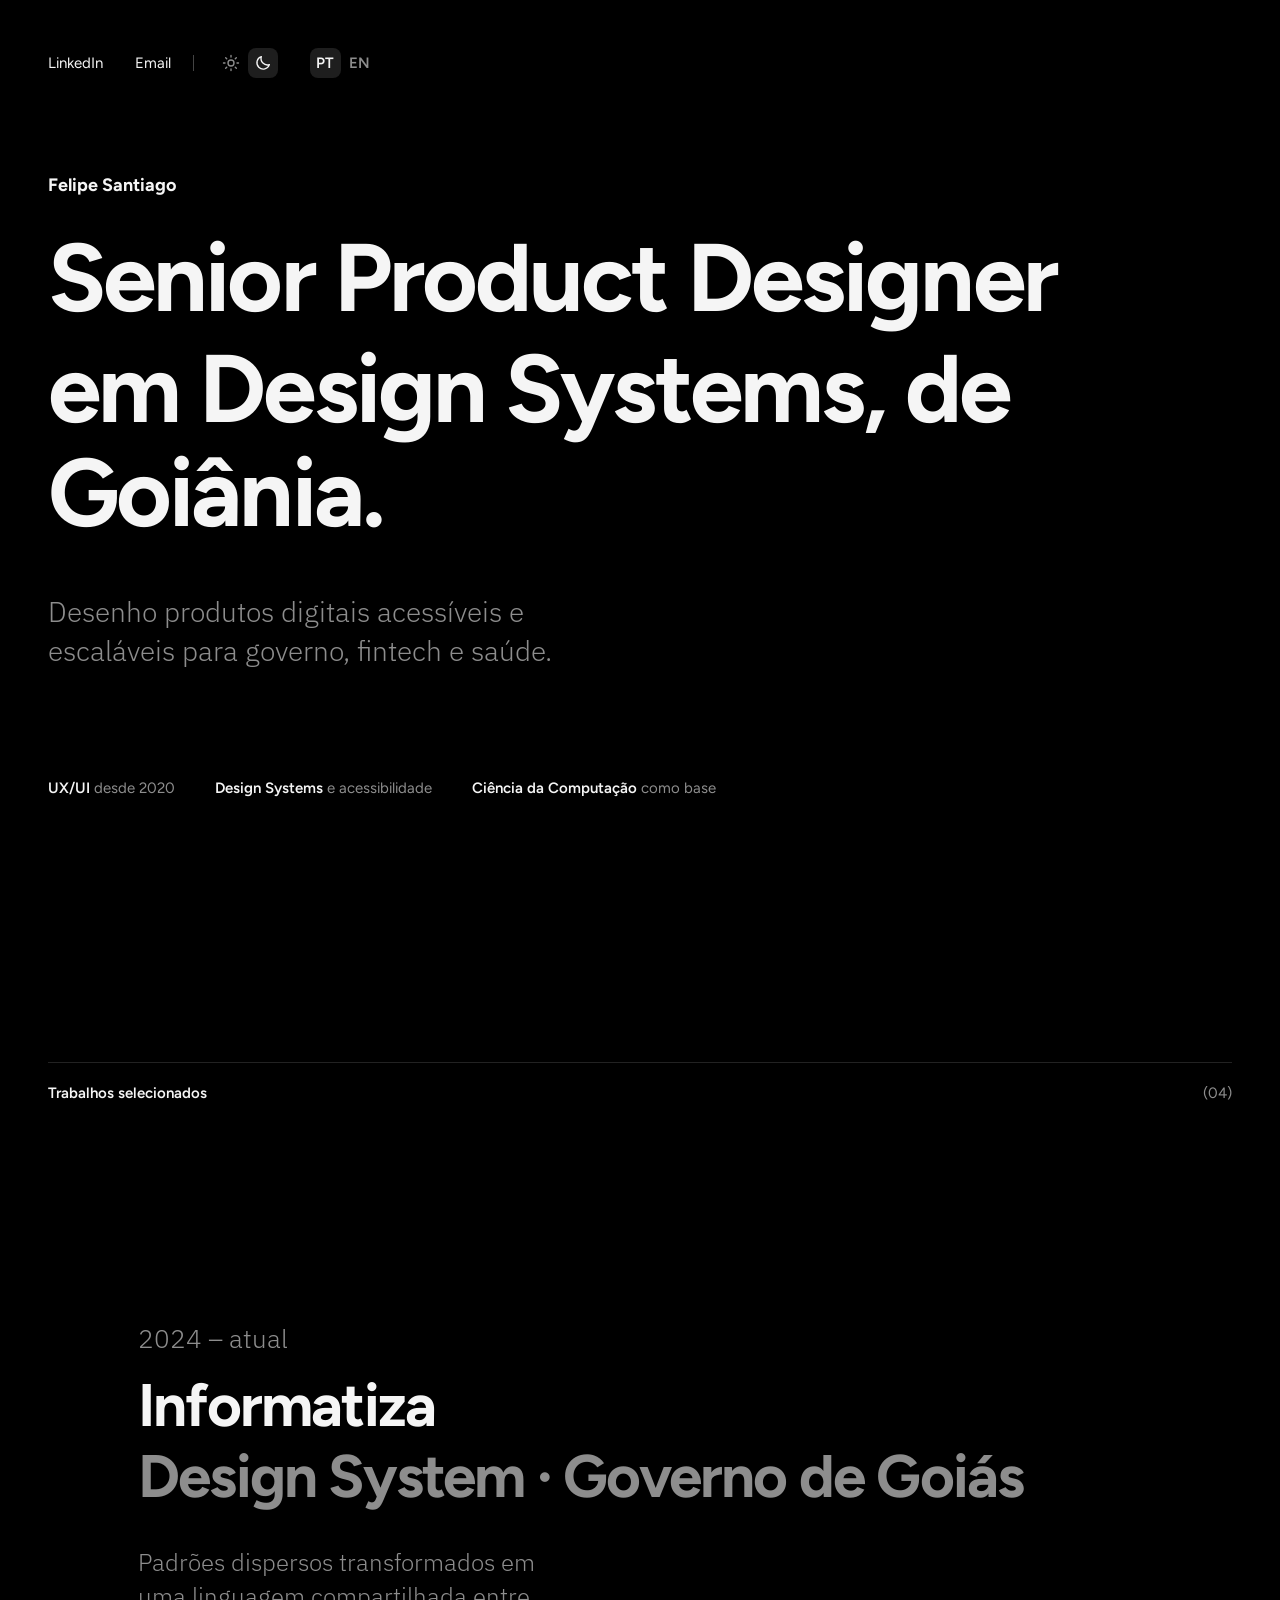
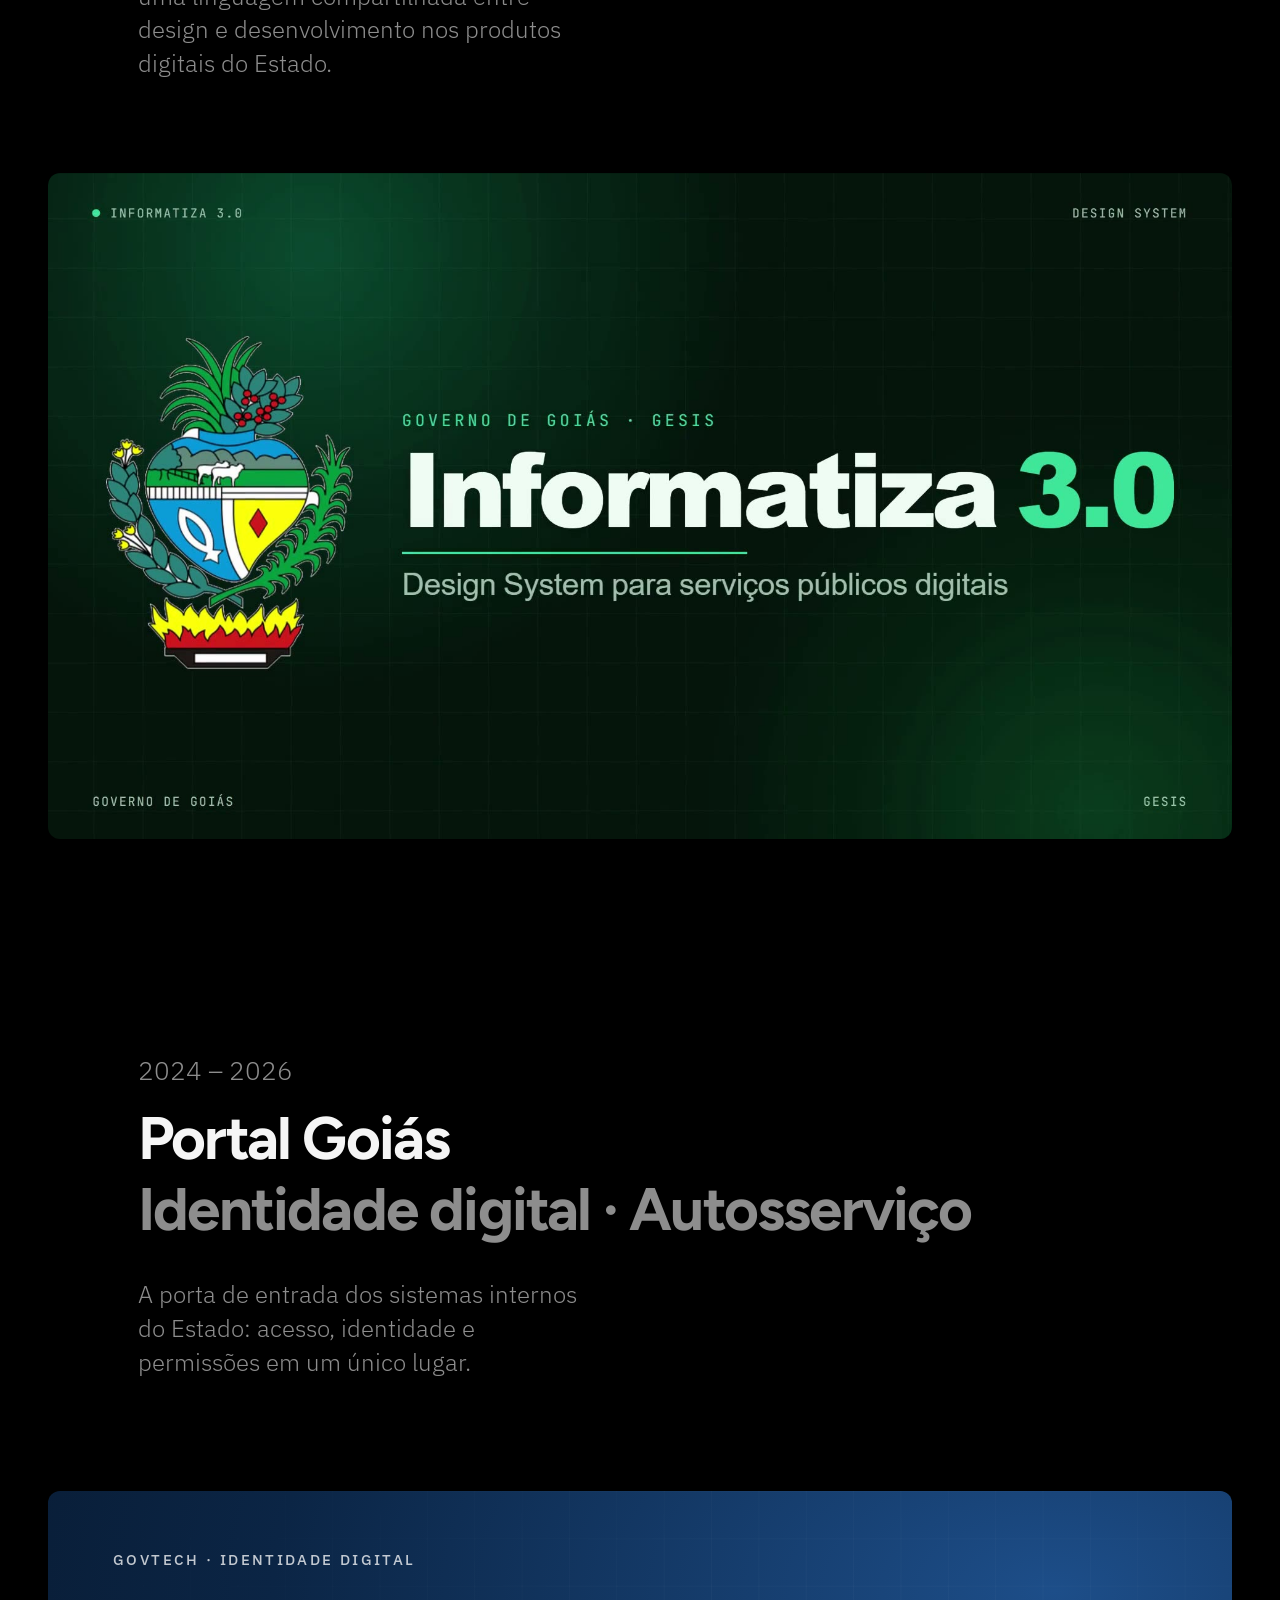
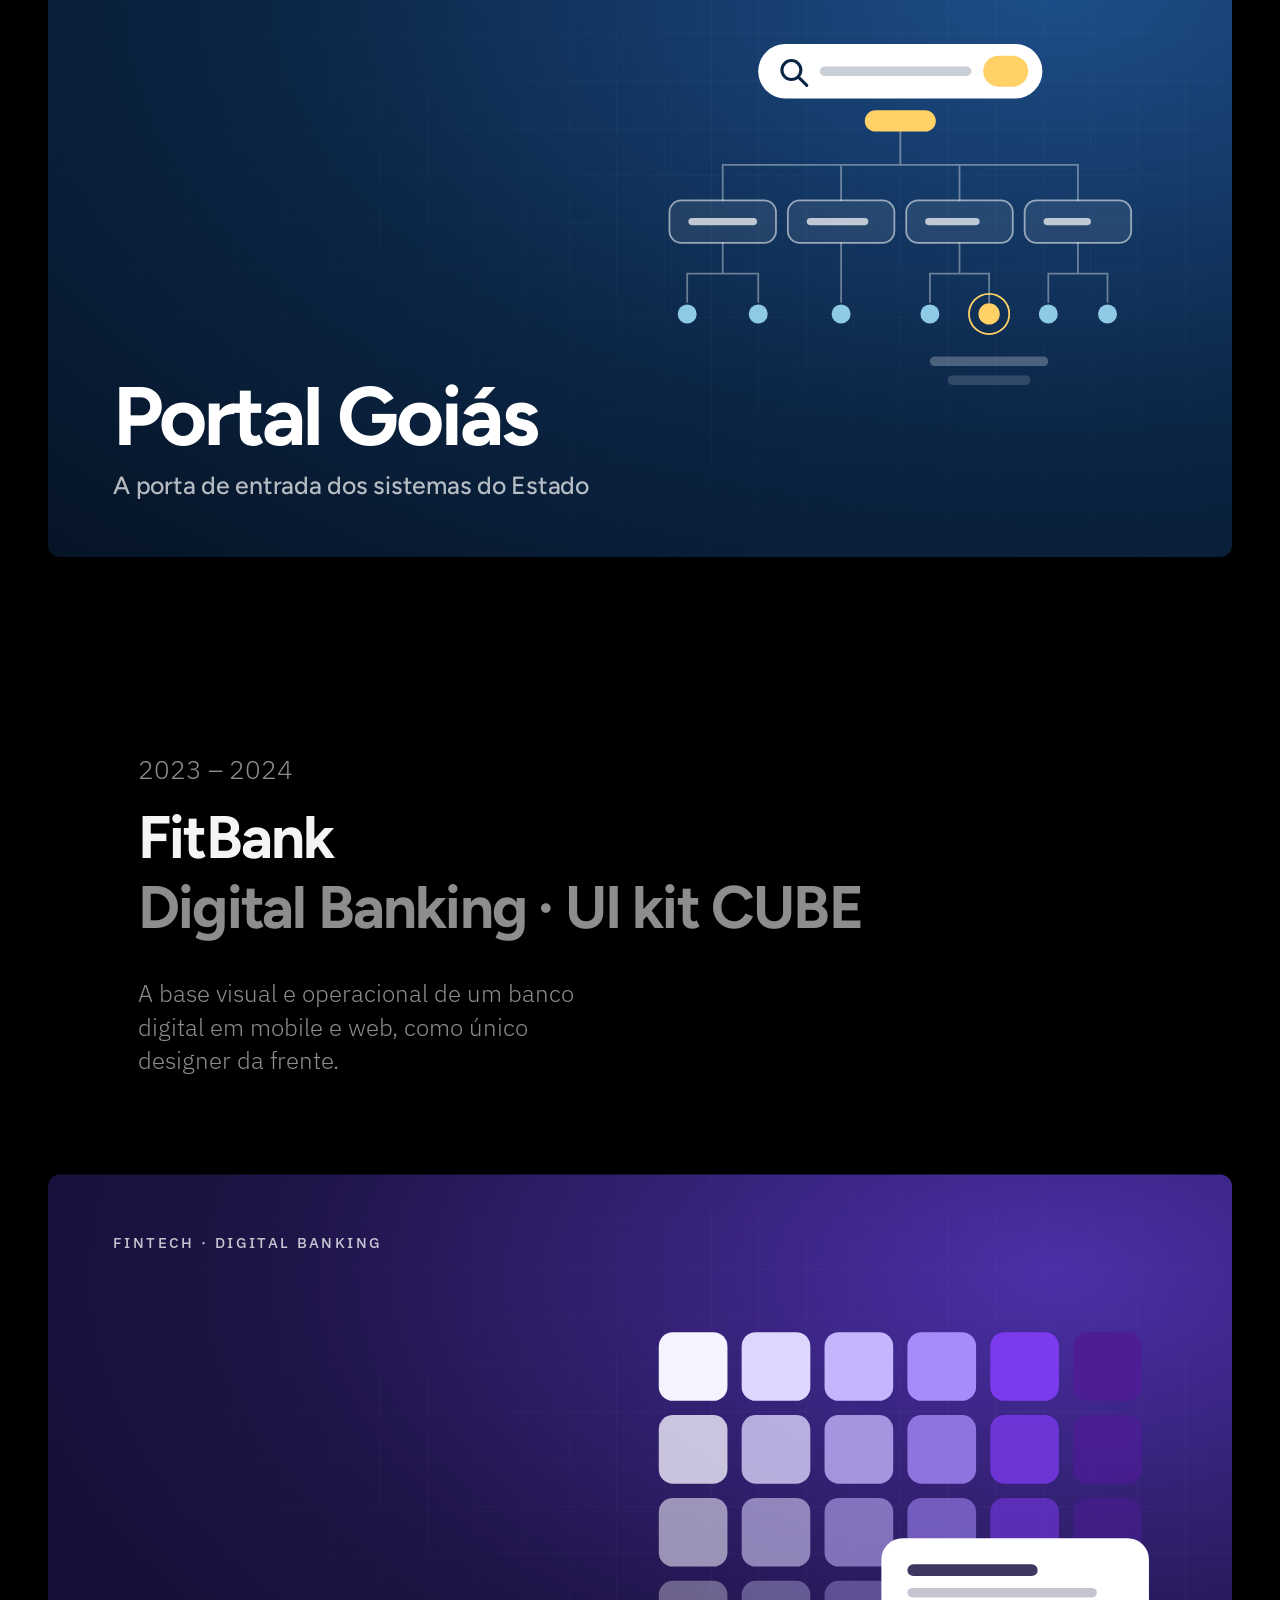
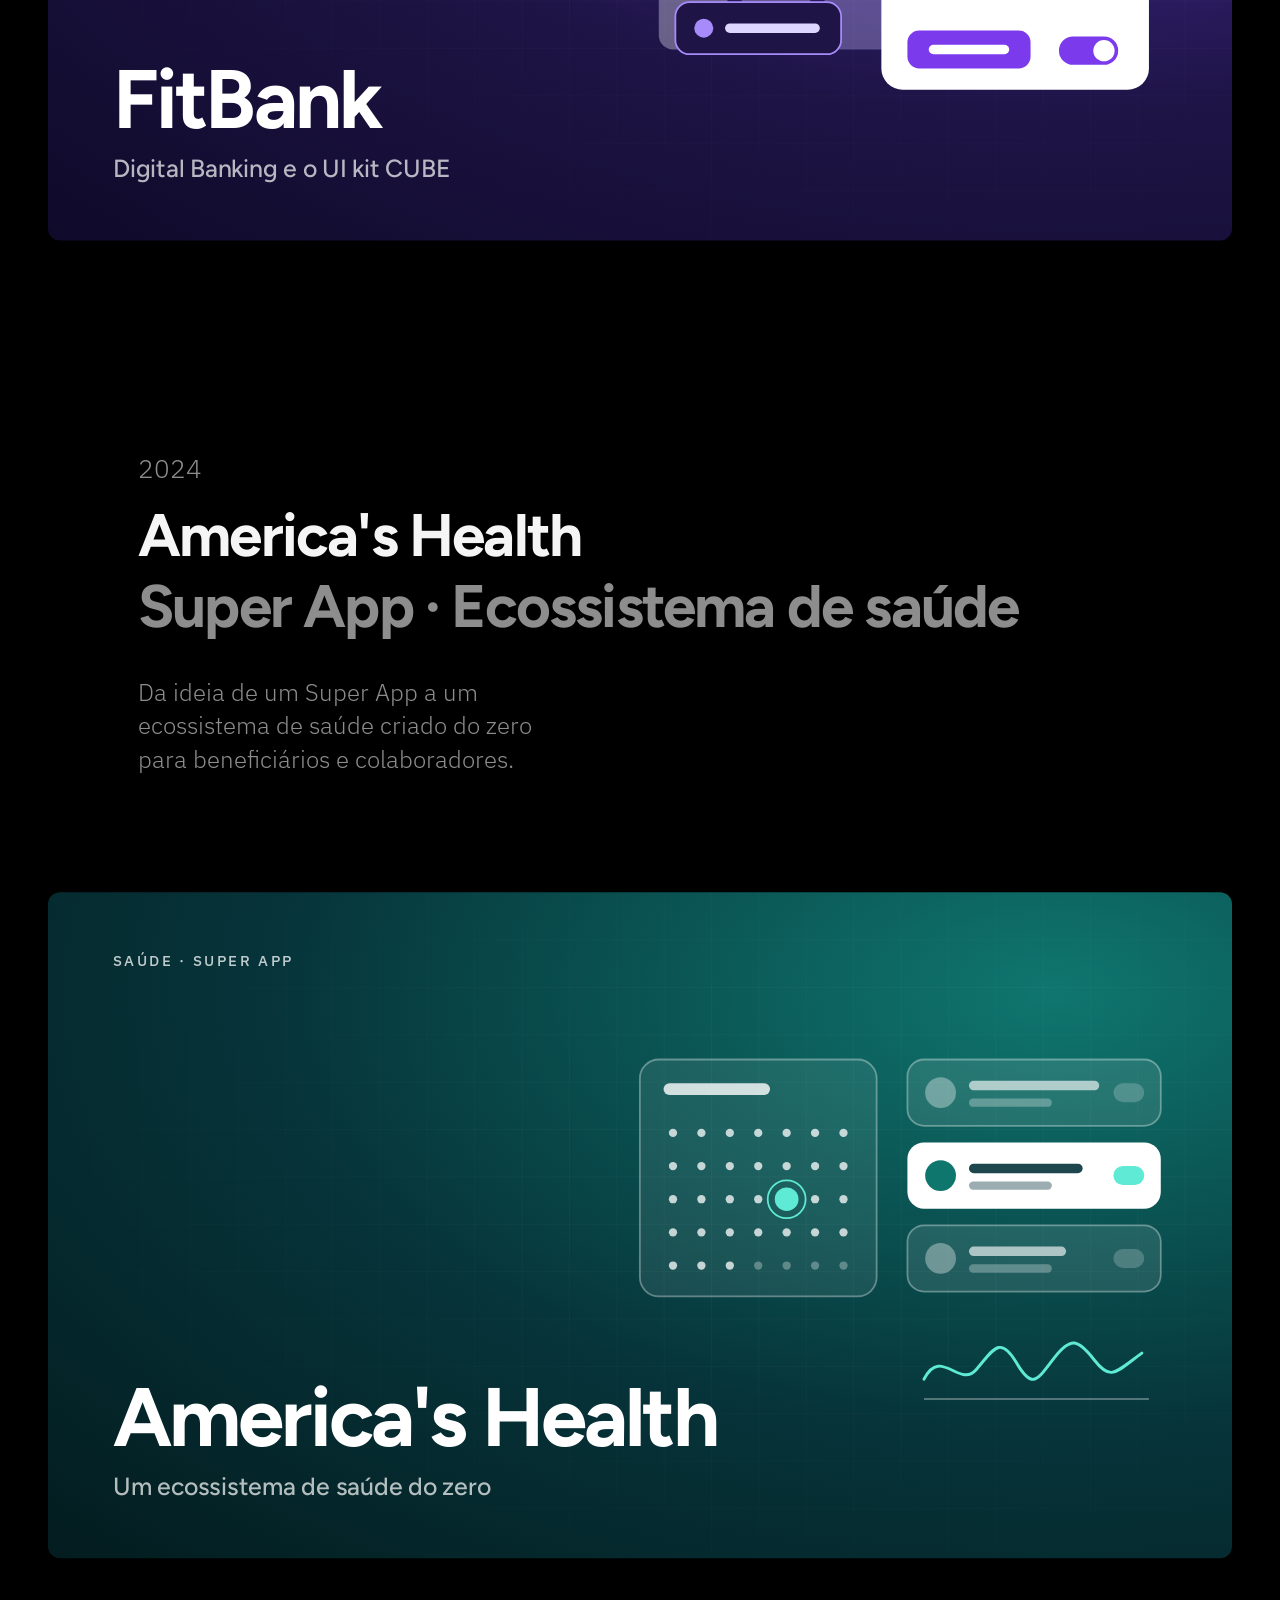
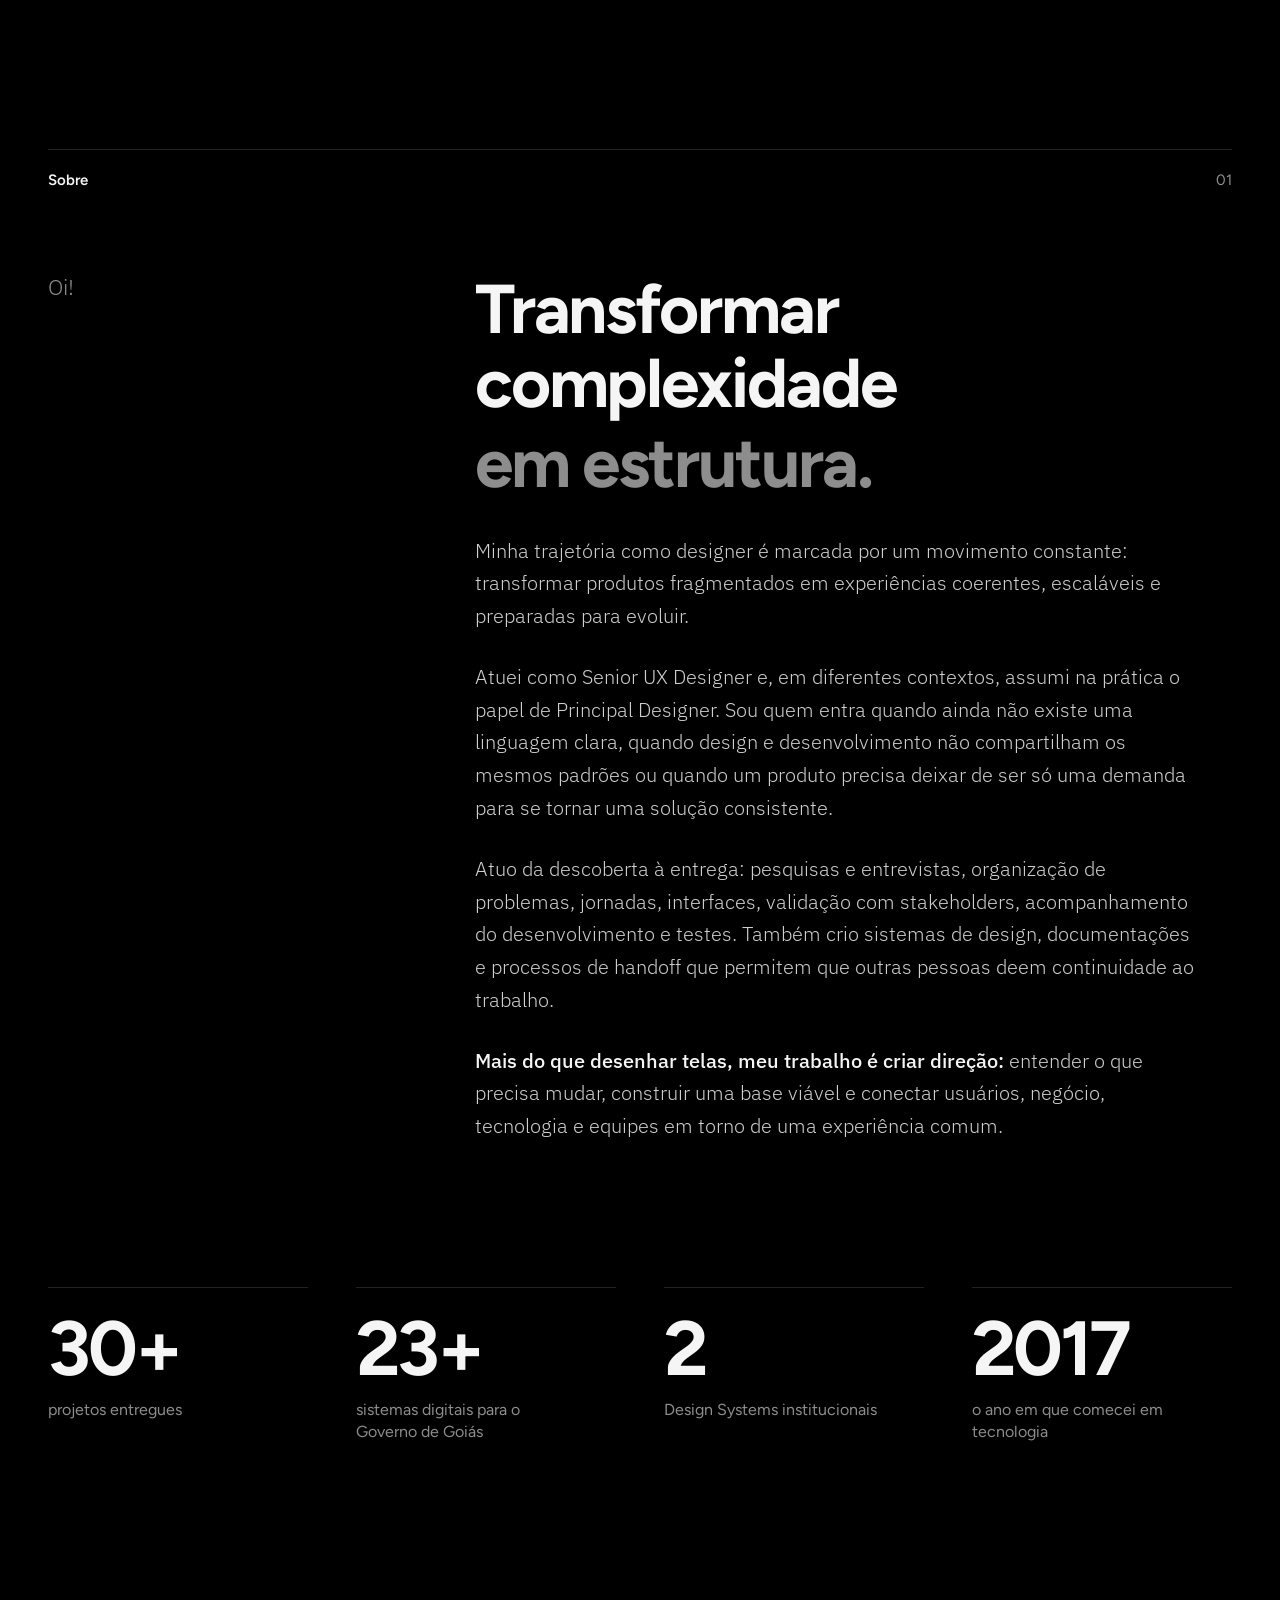
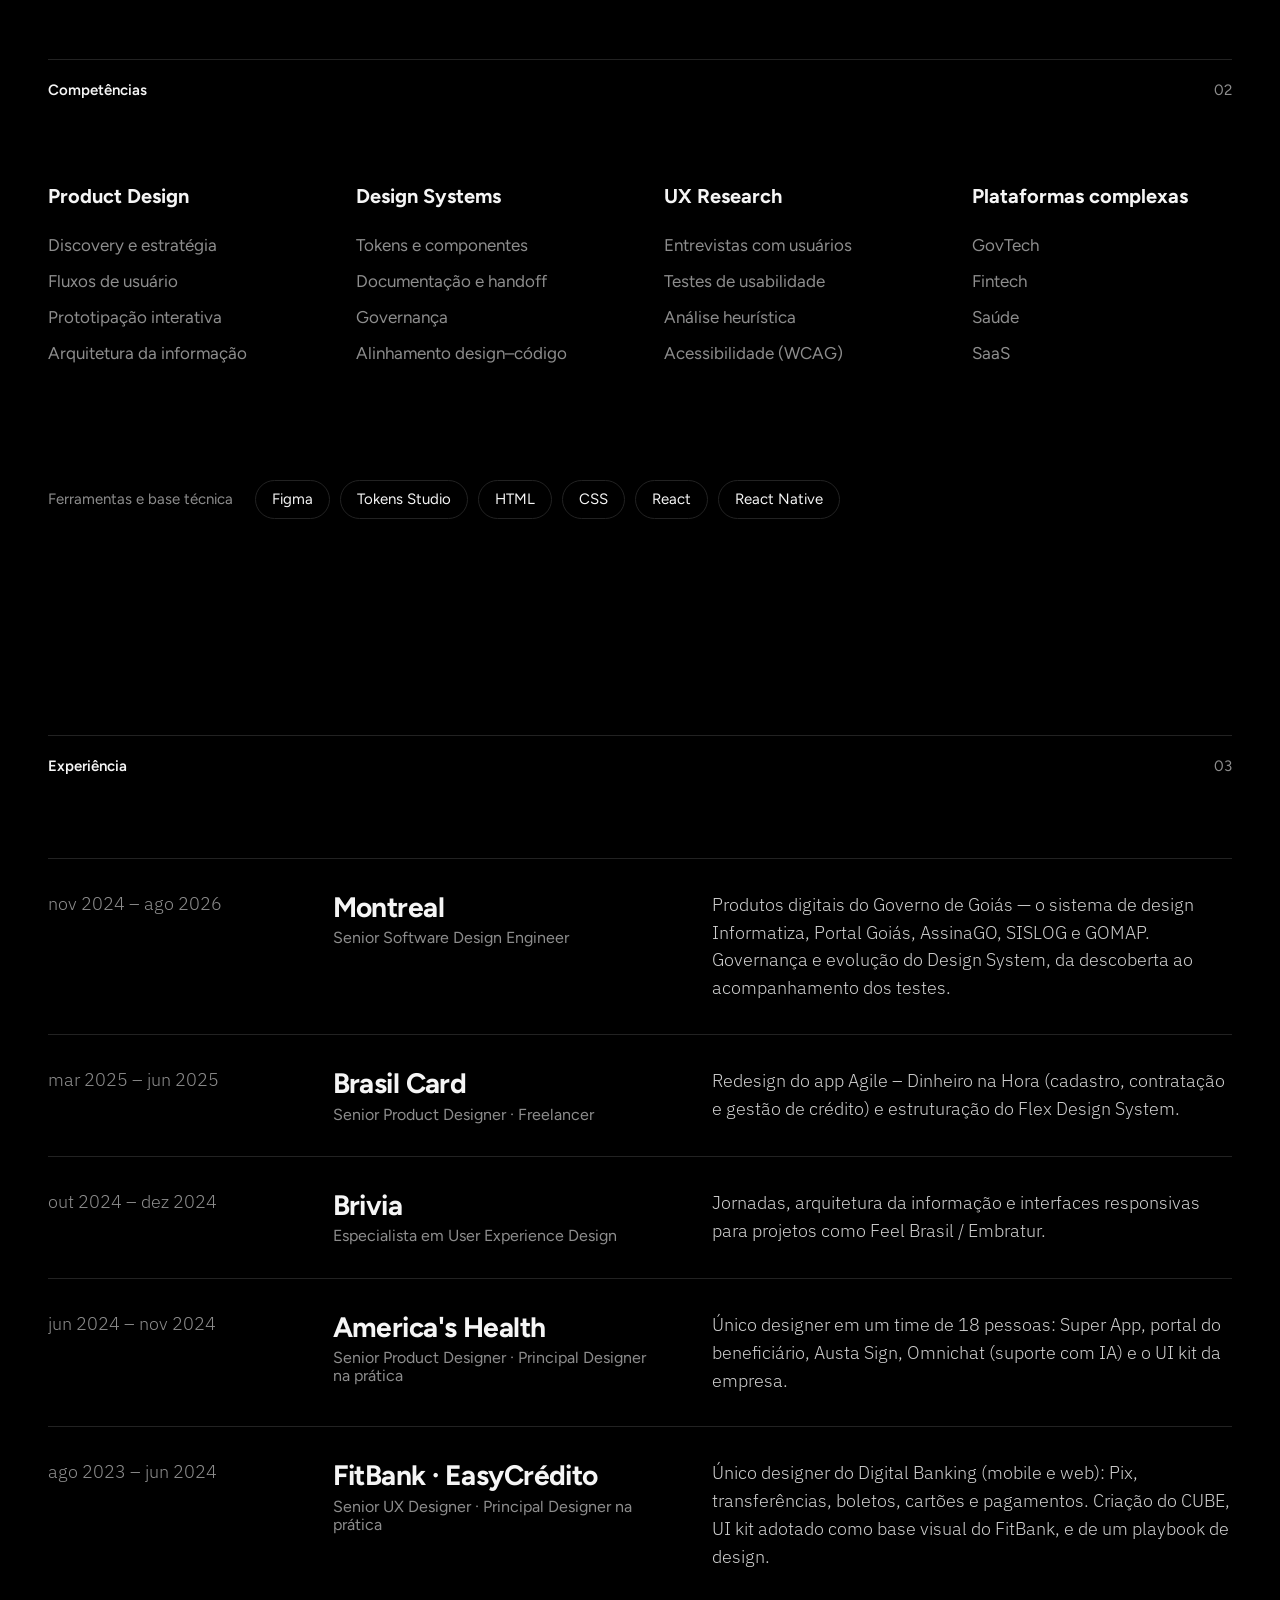
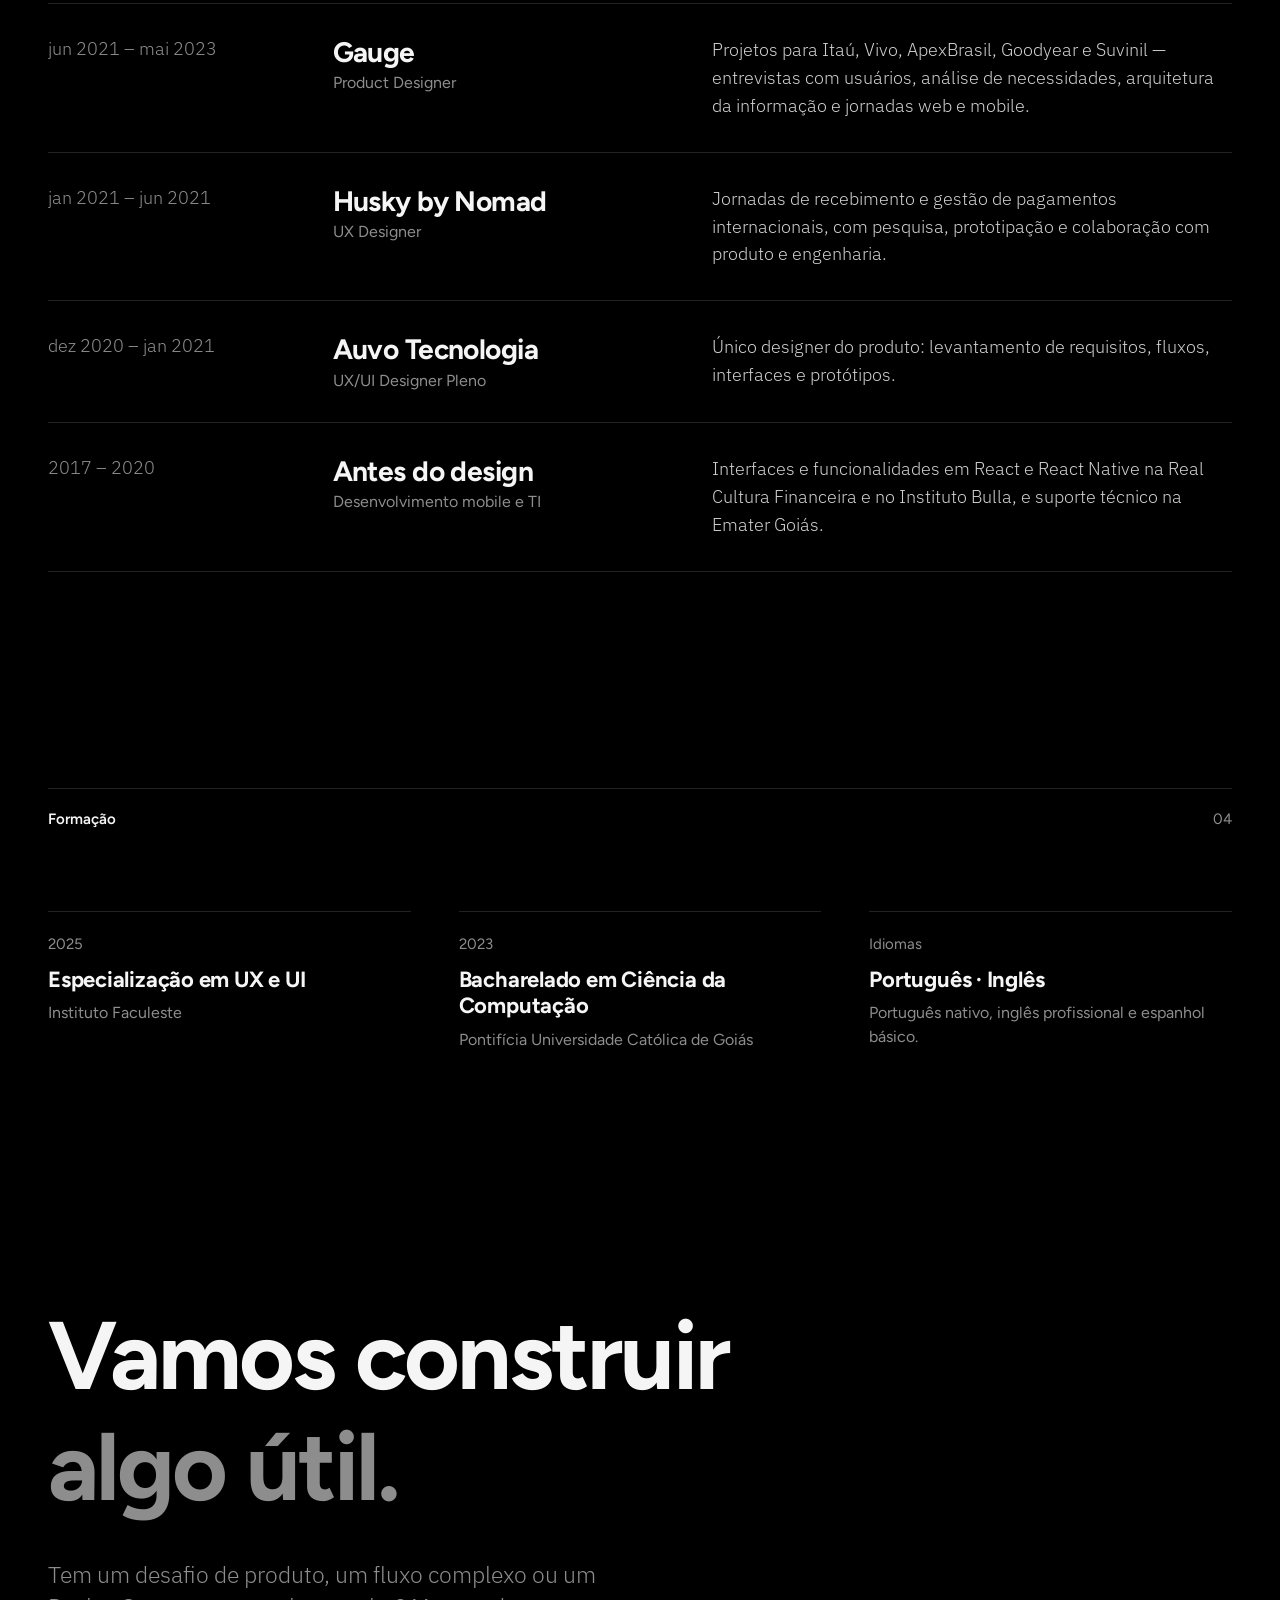
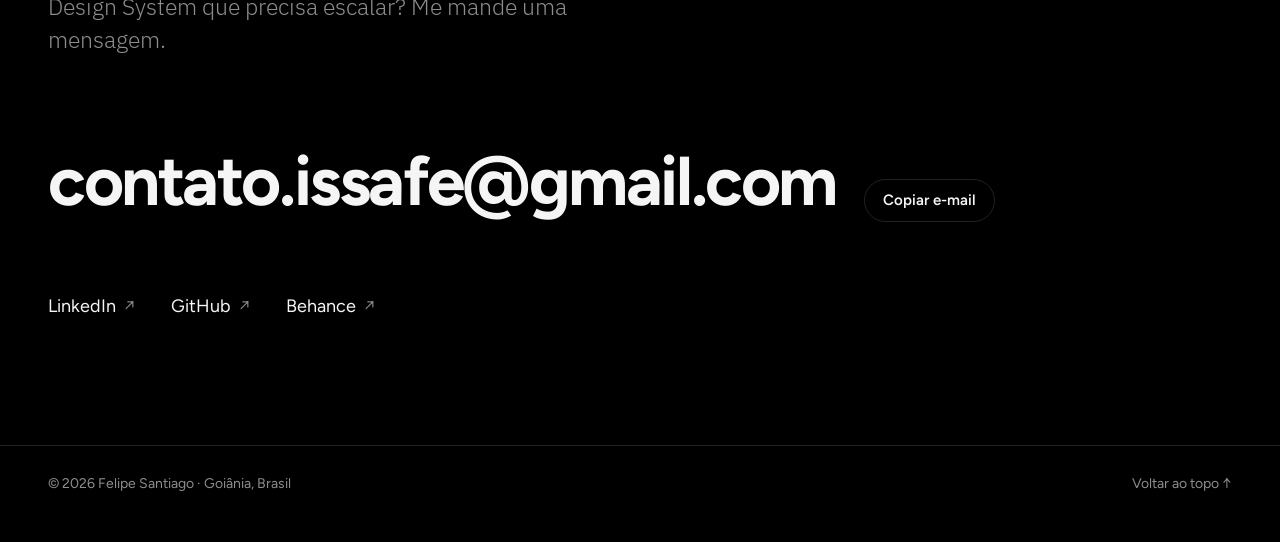
==== index.html @ 59b08ad3 "Aplica o storytelling do Felipe na home e nos 4 cases - Sobre: introdução do storytelling ("Transfor" ====
<!doctype html>
<html lang="pt-BR">
<head>
  <meta charset="utf-8">
  <script>try{var s=localStorage,t=s.getItem("theme"),l=s.getItem("lang");if(t)document.documentElement.dataset.theme=t;if(l==="en")document.documentElement.lang="en"}catch(e){}</script>
  <meta name="viewport" content="width=device-width, initial-scale=1">
  <title data-en="Felipe Santiago — Senior Product Designer">Felipe Santiago — Senior Product Designer</title>
  <meta name="description" content="Senior Product Designer em Goiânia. Design Systems, acessibilidade e produtos digitais para governo, fintech e saúde." data-pt-content="Senior Product Designer em Goiânia. Design Systems, acessibilidade e produtos digitais para governo, fintech e saúde." data-en-content="Senior Product Designer based in Goiânia, Brazil. Design Systems, accessibility and digital products for government, fintech and healthcare.">
  <link rel="canonical" href="https://felippeissa.github.io/portfolio/">
  <link rel="icon" href="favicon.svg" type="image/svg+xml">
  <meta name="theme-color" content="#000000">

  <!-- Compartilhamento (LinkedIn, WhatsApp etc.) -->
  <meta property="og:type" content="website">
  <meta property="og:site_name" content="Felipe Santiago">
  <meta property="og:title" content="Felipe Santiago — Senior Product Designer">
  <meta property="og:description" content="Design Systems, acessibilidade e produtos digitais para governo, fintech e saúde.">
  <meta property="og:url" content="https://felippeissa.github.io/portfolio/">
  <meta property="og:image" content="https://felippeissa.github.io/portfolio/assets/informatiza-ds-poster.jpg">
  <meta property="og:locale" content="pt_BR">
  <meta name="twitter:card" content="summary_large_image">

  <script type="application/ld+json">
  {
    "@context": "https://schema.org",
    "@type": "Person",
    "name": "Felipe Santiago",
    "jobTitle": "Senior Product Designer",
    "address": { "@type": "PostalAddress", "addressLocality": "Goiânia", "addressRegion": "GO", "addressCountry": "BR" },
    "email": "mailto:contato.issafe@gmail.com",
    "url": "https://felippeissa.github.io/portfolio/",
    "sameAs": ["https://www.linkedin.com/in/thesantiagoux", "https://github.com/felippeissa", "https://www.behance.net/thesantiagoux"]
  }
  </script>

  <link rel="preconnect" href="https://fonts.googleapis.com">
  <link rel="preconnect" href="https://fonts.gstatic.com" crossorigin>
  <link href="https://fonts.googleapis.com/css2?family=Figtree:wght@400;500;600;700&family=IBM+Plex+Sans:wght@300;400;500&display=swap" rel="stylesheet">
  <link rel="stylesheet" href="styles.css?v=9">
</head>
<body>
  <a class="skip" href="#trabalho" data-en="Skip to work">Pular para os trabalhos</a>

  <!-- Fundo fixo: a cor muda sozinha conforme a seção na tela -->
  <div class="bg" id="bg"></div>

  <nav class="top" aria-label="Principal" data-pt-label="Principal" data-en-label="Main">
    <a href="https://www.linkedin.com/in/thesantiagoux" target="_blank" rel="noopener">LinkedIn</a>
    <a href="mailto:contato.issafe@gmail.com">Email</a>
    <span class="sep" aria-hidden="true"></span>
    <div class="ctrl" role="group" aria-label="Tema" data-en-label="Theme" data-pt-label="Tema">
      <button class="ctrl-btn" type="button" data-theme-set="light" aria-pressed="false" aria-label="Tema claro" data-en-label="Light theme" data-pt-label="Tema claro" title="Tema claro"><svg viewBox="0 0 24 24" aria-hidden="true"><circle cx="12" cy="12" r="4"/><path d="M12 2v2M12 20v2M4.9 4.9l1.4 1.4M17.7 17.7l1.4 1.4M2 12h2M20 12h2M4.9 19.1l1.4-1.4M17.7 6.3l1.4-1.4"/></svg></button>
      <button class="ctrl-btn" type="button" data-theme-set="dark" aria-pressed="true" aria-label="Tema escuro" data-en-label="Dark theme" data-pt-label="Tema escuro" title="Tema escuro"><svg viewBox="0 0 24 24" aria-hidden="true"><path d="M20.5 14.2A8.5 8.5 0 0 1 9.8 3.5a8.5 8.5 0 1 0 10.7 10.7z"/></svg></button>
    </div>
    <div class="ctrl" role="group" aria-label="Idioma" data-en-label="Language" data-pt-label="Idioma">
      <button class="ctrl-btn" type="button" data-lang-set="pt" aria-pressed="true" lang="pt" title="Português">PT</button>
      <button class="ctrl-btn" type="button" data-lang-set="en" aria-pressed="false" lang="en" title="English">EN</button>
    </div>
  </nav>

  <!-- Indicador fixo "Trabalho" + linha que cresce ao rolar -->
  <div class="work-indicator" id="indicator" aria-hidden="true">
    <span data-en="Work">Trabalho</span>
    <i><b id="progress"></b></i>
  </div>

  <!-- ============ EDITE A PARTIR DAQUI ============
       Cada texto em português tem a versão em inglês no atributo data-en="..." logo ao lado.
       Ao mudar um texto, atualize os dois. -->

  <header class="hero" id="top" data-bg="#000000">
    <p class="name anim-up">Felipe Santiago</p>
    <h1 class="title big">
      <span class="line"><span>Senior Product Designer</span></span>
      <span class="line"><span data-en="in Design Systems, from Goiânia, Brazil.">em Design Systems, de Goiânia.</span></span>
    </h1>
    <p class="hero-lead anim-up d1" data-en="I design accessible, scalable digital products for government, fintech and healthcare.">Desenho produtos digitais acessíveis e escaláveis para governo, fintech e saúde.</p>
    <div class="hero-meta anim-up d2">
      <span data-en="&lt;b&gt;UX/UI&lt;/b&gt; since 2020"><b>UX/UI</b> desde 2020</span>
      <span data-en="&lt;b&gt;Design Systems&lt;/b&gt; &amp; accessibility"><b>Design Systems</b> e acessibilidade</span>
      <span data-en="&lt;b&gt;Computer Science&lt;/b&gt; background"><b>Ciência da Computação</b> como base</span>
    </div>
  </header>

  <main id="trabalho">
    <div class="work-head" data-bg="#000000">
      <div class="section-label reveal-block"><b data-en="Selected work">Trabalhos selecionados</b><span>(04)</span></div>
    </div>

    <!--
      PROJETOS: cada um é um bloco <section class="project">. Para trocar um projeto,
      substitua o bloco inteiro. O link da mídia (href) leva à página do case em projetos/.
      Para usar uma imagem real no lugar da capa ilustrada, troque o <div class="cover ...">
      por <img src="assets/sua-imagem.jpg" alt="Descrição"> ou por um <video ...>.
    -->

    <section class="project" data-bg="#000000">
      <div class="intro">
        <p class="year" data-en="2024 – present">2024 – atual</p>
        <h2 class="title">
          <span class="line"><span>Informatiza</span></span>
          <span class="line sub"><span data-en="Design System · Government of Goiás">Design System · Governo de Goiás</span></span>
        </h2>
        <p class="desc" data-en="Scattered patterns turned into a language shared by design and development across the State's digital products.">Padrões dispersos transformados em uma linguagem compartilhada entre design e desenvolvimento nos produtos digitais do Estado.</p>
      </div>
      <a class="media media-link" href="projetos/informatiza.html" aria-label="Ver projeto: Informatiza" data-pt-label="Ver projeto: Informatiza" data-en-label="View project: Informatiza">
        <video src="assets/informatiza-ds.mp4" poster="assets/informatiza-ds-poster.jpg" autoplay muted loop playsinline preload="metadata"></video>
        <span class="view-cursor" aria-hidden="true"><span data-en="View project">Ver projeto</span> <i>→</i></span>
      </a>
    </section>

    <section class="project" data-bg="#141414">
      <div class="intro">
        <p class="year">2024 – 2026</p>
        <h2 class="title">
          <span class="line"><span>Portal Goiás</span></span>
          <span class="line sub"><span data-en="Digital identity · Self-service">Identidade digital · Autosserviço</span></span>
        </h2>
        <p class="desc" data-en="The front door to the State's internal systems: access, identity and permissions in one place.">A porta de entrada dos sistemas internos do Estado: acesso, identidade e permissões em um único lugar.</p>
      </div>
      <a class="media media-link" href="projetos/portal-goias.html" aria-label="Ver projeto: Portal Goiás" data-pt-label="Ver projeto: Portal Goiás" data-en-label="View project: Portal Goiás">
        <div class="cover cover--portal"><span class="c-tags" data-en="GovTech · Digital identity">GovTech · Identidade digital</span><span class="c-art"><svg viewBox="0 0 460 340" aria-hidden="true"><g fill="none" stroke="rgba(255,255,255,.38)" stroke-width="1.5" stroke-linecap="round"><path class="c-draw" d="M230 92V120H80V150M230 120H180V150M230 120H280V150M230 120H380V150"/><path class="c-draw" d="M80 186V212H50V236M80 212H110V236M180 186V236M280 186V212H255V236M280 212H305V236M380 186V212H355V236M380 212H405V236"/></g><g class="c-float"><rect x="110" y="18" width="240" height="46" rx="23" fill="#fff"/><circle cx="138" cy="40" r="8" fill="none" stroke="#0b2545" stroke-width="2.6"/><path d="M144 46l7 7" stroke="#0b2545" stroke-width="2.6" stroke-linecap="round"/><rect x="162" y="37" width="128" height="8" rx="4" fill="#0b2545" opacity=".22"/><rect x="300" y="28" width="38" height="26" rx="13" fill="#ffd166"/></g><rect x="200" y="74" width="60" height="18" rx="9" fill="#ffd166"/><g><rect x="35" y="150" width="90" height="36" rx="10" fill="rgba(255,255,255,.08)" stroke="rgba(255,255,255,.55)" stroke-width="1.5"/><rect x="51" y="165" width="58" height="6" rx="3" fill="rgba(255,255,255,.7)"/></g><g><rect x="135" y="150" width="90" height="36" rx="10" fill="rgba(255,255,255,.08)" stroke="rgba(255,255,255,.55)" stroke-width="1.5"/><rect x="151" y="165" width="52" height="6" rx="3" fill="rgba(255,255,255,.7)"/></g><g><rect x="235" y="150" width="90" height="36" rx="10" fill="rgba(255,255,255,.08)" stroke="rgba(255,255,255,.55)" stroke-width="1.5"/><rect x="251" y="165" width="46" height="6" rx="3" fill="rgba(255,255,255,.7)"/></g><g><rect x="335" y="150" width="90" height="36" rx="10" fill="rgba(255,255,255,.08)" stroke="rgba(255,255,255,.55)" stroke-width="1.5"/><rect x="351" y="165" width="40" height="6" rx="3" fill="rgba(255,255,255,.7)"/></g><circle cx="50" cy="246" r="8" fill="#8ecae6" class="c-pulse"/><circle cx="110" cy="246" r="8" fill="#8ecae6" class="c-pulse d2"/><circle cx="180" cy="246" r="8" fill="#8ecae6" class="c-pulse d3"/><circle cx="255" cy="246" r="8" fill="#8ecae6" class="c-pulse"/><circle cx="305" cy="246" r="17" fill="none" stroke="#ffd166" stroke-width="1.5" class="c-pulse"/><circle cx="305" cy="246" r="9" fill="#ffd166"/><circle cx="355" cy="246" r="8" fill="#8ecae6" class="c-pulse d3"/><circle cx="405" cy="246" r="8" fill="#8ecae6" class="c-pulse"/><rect x="255" y="282" width="100" height="8" rx="4" fill="rgba(255,255,255,.25)"/><rect x="270" y="298" width="70" height="8" rx="4" fill="rgba(255,255,255,.15)"/></svg></span><span class="c-title">Portal Goiás<small data-en="The front door to the State&#x27;s systems">A porta de entrada dos sistemas do Estado</small></span></div>
        <span class="view-cursor" aria-hidden="true"><span data-en="View project">Ver projeto</span> <i>→</i></span>
      </a>
    </section>

    <section class="project" data-bg="#1c1c1c">
      <div class="intro">
        <p class="year">2023 – 2024</p>
        <h2 class="title">
          <span class="line"><span>FitBank</span></span>
          <span class="line sub"><span data-en="Digital Banking · CUBE UI kit">Digital Banking · UI kit CUBE</span></span>
        </h2>
        <p class="desc" data-en="The visual and operational foundation of a digital bank on mobile and web, as its sole designer.">A base visual e operacional de um banco digital em mobile e web, como único designer da frente.</p>
      </div>
      <a class="media media-link" href="projetos/fitbank.html" aria-label="Ver projeto: FitBank" data-pt-label="Ver projeto: FitBank" data-en-label="View project: FitBank">
        <div class="cover cover--fitbank"><span class="c-tags" data-en="Fintech · Digital Banking">Fintech · Digital Banking</span><span class="c-art"><svg viewBox="0 0 460 340" aria-hidden="true"><rect x="26" y="22" width="58" height="58" rx="12" fill="#f5f3ff" opacity="1"/><rect x="96" y="22" width="58" height="58" rx="12" fill="#ddd6fe" opacity="1"/><rect x="166" y="22" width="58" height="58" rx="12" fill="#c4b5fd" opacity="1"/><rect x="236" y="22" width="58" height="58" rx="12" fill="#a78bfa" opacity="1"/><rect x="306" y="22" width="58" height="58" rx="12" fill="#7c3aed" opacity="1" class="c-pulse"/><rect x="376" y="22" width="58" height="58" rx="12" fill="#4c1d95" opacity="1"/><rect x="26" y="92" width="58" height="58" rx="12" fill="#f5f3ff" opacity="0.78"/><rect x="96" y="92" width="58" height="58" rx="12" fill="#ddd6fe" opacity="0.78"/><rect x="166" y="92" width="58" height="58" rx="12" fill="#c4b5fd" opacity="0.78"/><rect x="236" y="92" width="58" height="58" rx="12" fill="#a78bfa" opacity="0.78"/><rect x="306" y="92" width="58" height="58" rx="12" fill="#7c3aed" opacity="0.78"/><rect x="376" y="92" width="58" height="58" rx="12" fill="#4c1d95" opacity="0.78"/><rect x="26" y="162" width="58" height="58" rx="12" fill="#f5f3ff" opacity="0.56"/><rect x="96" y="162" width="58" height="58" rx="12" fill="#ddd6fe" opacity="0.56" class="c-pulse"/><rect x="166" y="162" width="58" height="58" rx="12" fill="#c4b5fd" opacity="0.56"/><rect x="236" y="162" width="58" height="58" rx="12" fill="#a78bfa" opacity="0.56"/><rect x="306" y="162" width="58" height="58" rx="12" fill="#7c3aed" opacity="0.56"/><rect x="376" y="162" width="58" height="58" rx="12" fill="#4c1d95" opacity="0.56"/><rect x="26" y="232" width="58" height="58" rx="12" fill="#f5f3ff" opacity="0.34"/><rect x="96" y="232" width="58" height="58" rx="12" fill="#ddd6fe" opacity="0.34"/><rect x="166" y="232" width="58" height="58" rx="12" fill="#c4b5fd" opacity="0.34"/><rect x="236" y="232" width="58" height="58" rx="12" fill="#a78bfa" opacity="0.34"/><rect x="306" y="232" width="58" height="58" rx="12" fill="#7c3aed" opacity="0.34"/><rect x="376" y="232" width="58" height="58" rx="12" fill="#4c1d95" opacity="0.34"/><g class="c-float d2"><rect x="214" y="196" width="226" height="128" rx="18" fill="#fff"/><rect x="236" y="218" width="110" height="10" rx="5" fill="#1e1446" opacity=".85"/><rect x="236" y="238" width="160" height="8" rx="4" fill="#1e1446" opacity=".25"/><rect x="236" y="274" width="104" height="32" rx="10" fill="#7c3aed"/><rect x="254" y="286" width="68" height="8" rx="4" fill="#fff"/><rect x="364" y="279" width="50" height="24" rx="12" fill="#7c3aed"/><circle cx="402" cy="291" r="9" fill="#fff"/></g><g class="c-float d3"><rect x="40" y="250" width="140" height="44" rx="12" fill="#1e1446" stroke="#a78bfa" stroke-width="1.5"/><circle cx="64" cy="272" r="8" fill="#a78bfa"/><rect x="82" y="268" width="80" height="8" rx="4" fill="#ddd6fe"/></g></svg></span><span class="c-title">FitBank<small data-en="Digital Banking and the CUBE UI kit">Digital Banking e o UI kit CUBE</small></span></div>
        <span class="view-cursor" aria-hidden="true"><span data-en="View project">Ver projeto</span> <i>→</i></span>
      </a>
    </section>

    <section class="project" data-bg="#141414">
      <div class="intro">
        <p class="year">2024</p>
        <h2 class="title">
          <span class="line"><span>America's Health</span></span>
          <span class="line sub"><span data-en="Super App · Healthcare ecosystem">Super App · Ecossistema de saúde</span></span>
        </h2>
        <p class="desc" data-en="From the idea of a Super App to a healthcare ecosystem built from scratch for members and staff.">Da ideia de um Super App a um ecossistema de saúde criado do zero para beneficiários e colaboradores.</p>
      </div>
      <a class="media media-link" href="projetos/austa-clinicas.html" aria-label="Ver projeto: America's Health" data-pt-label="Ver projeto: America's Health" data-en-label="View project: America's Health">
        <div class="cover cover--austa"><span class="c-tags" data-en="Healthcare · Super App">Saúde · Super App</span><span class="c-art"><svg viewBox="0 0 460 340" aria-hidden="true"><rect x="10" y="30" width="200" height="200" rx="16" fill="rgba(255,255,255,.08)" stroke="rgba(255,255,255,.35)" stroke-width="1.5"/><rect x="30" y="50" width="90" height="10" rx="5" fill="rgba(255,255,255,.8)"/><circle cx="38" cy="92" r="3.5" fill="rgba(255,255,255,0.75)"/><circle cx="62" cy="92" r="3.5" fill="rgba(255,255,255,0.75)"/><circle cx="86" cy="92" r="3.5" fill="rgba(255,255,255,0.75)"/><circle cx="110" cy="92" r="3.5" fill="rgba(255,255,255,0.75)"/><circle cx="134" cy="92" r="3.5" fill="rgba(255,255,255,0.75)"/><circle cx="158" cy="92" r="3.5" fill="rgba(255,255,255,0.75)"/><circle cx="182" cy="92" r="3.5" fill="rgba(255,255,255,0.75)"/><circle cx="38" cy="120" r="3.5" fill="rgba(255,255,255,0.75)"/><circle cx="62" cy="120" r="3.5" fill="rgba(255,255,255,0.75)"/><circle cx="86" cy="120" r="3.5" fill="rgba(255,255,255,0.75)"/><circle cx="110" cy="120" r="3.5" fill="rgba(255,255,255,0.75)"/><circle cx="134" cy="120" r="3.5" fill="rgba(255,255,255,0.75)"/><circle cx="158" cy="120" r="3.5" fill="rgba(255,255,255,0.75)"/><circle cx="182" cy="120" r="3.5" fill="rgba(255,255,255,0.75)"/><circle cx="38" cy="148" r="3.5" fill="rgba(255,255,255,0.75)"/><circle cx="62" cy="148" r="3.5" fill="rgba(255,255,255,0.75)"/><circle cx="86" cy="148" r="3.5" fill="rgba(255,255,255,0.75)"/><circle cx="110" cy="148" r="3.5" fill="rgba(255,255,255,0.75)"/><circle cx="134" cy="148" r="16" fill="none" stroke="#5eead4" stroke-width="1.5" class="c-pulse"/><circle cx="134" cy="148" r="10" fill="#5eead4"/><circle cx="158" cy="148" r="3.5" fill="rgba(255,255,255,0.75)"/><circle cx="182" cy="148" r="3.5" fill="rgba(255,255,255,0.75)"/><circle cx="38" cy="176" r="3.5" fill="rgba(255,255,255,0.75)"/><circle cx="62" cy="176" r="3.5" fill="rgba(255,255,255,0.75)"/><circle cx="86" cy="176" r="3.5" fill="rgba(255,255,255,0.75)"/><circle cx="110" cy="176" r="3.5" fill="rgba(255,255,255,0.75)"/><circle cx="134" cy="176" r="3.5" fill="rgba(255,255,255,0.75)"/><circle cx="158" cy="176" r="3.5" fill="rgba(255,255,255,0.75)"/><circle cx="182" cy="176" r="3.5" fill="rgba(255,255,255,0.75)"/><circle cx="38" cy="204" r="3.5" fill="rgba(255,255,255,0.75)"/><circle cx="62" cy="204" r="3.5" fill="rgba(255,255,255,0.75)"/><circle cx="86" cy="204" r="3.5" fill="rgba(255,255,255,0.75)"/><circle cx="110" cy="204" r="3.5" fill="rgba(255,255,255,0.3)"/><circle cx="134" cy="204" r="3.5" fill="rgba(255,255,255,0.3)"/><circle cx="158" cy="204" r="3.5" fill="rgba(255,255,255,0.3)"/><circle cx="182" cy="204" r="3.5" fill="rgba(255,255,255,0.3)"/><g class="c-float"><rect x="236" y="30" width="214" height="56" rx="14" fill="rgba(255,255,255,.1)" stroke="rgba(255,255,255,.35)" stroke-width="1.5"/><circle cx="264" cy="58" r="13" fill="rgba(255,255,255,.35)"/><rect x="288" y="48" width="110" height="8" rx="4" fill="rgba(255,255,255,.7)" opacity=".9"/><rect x="288" y="63" width="70" height="7" rx="3.5" fill="rgba(255,255,255,.7)" opacity=".4"/><rect x="410" y="50" width="26" height="16" rx="8" fill="rgba(255,255,255,.2)"/></g><g class="c-float d2"><rect x="236" y="100" width="214" height="56" rx="14" fill="#fff" stroke="rgba(255,255,255,.35)" stroke-width="0"/><circle cx="264" cy="128" r="13" fill="#0f766e"/><rect x="288" y="118" width="96" height="8" rx="4" fill="#06343a" opacity=".9"/><rect x="288" y="133" width="70" height="7" rx="3.5" fill="#06343a" opacity=".4"/><rect x="410" y="120" width="26" height="16" rx="8" fill="#5eead4"/></g><g class="c-float d3"><rect x="236" y="170" width="214" height="56" rx="14" fill="rgba(255,255,255,.1)" stroke="rgba(255,255,255,.35)" stroke-width="1.5"/><circle cx="264" cy="198" r="13" fill="rgba(255,255,255,.35)"/><rect x="288" y="188" width="82" height="8" rx="4" fill="rgba(255,255,255,.7)" opacity=".9"/><rect x="288" y="203" width="70" height="7" rx="3.5" fill="rgba(255,255,255,.7)" opacity=".4"/><rect x="410" y="190" width="26" height="16" rx="8" fill="rgba(255,255,255,.2)"/></g><path class="c-draw" d="M250 300c14-28 30 8 44-8s20-30 34-6 18 14 32-4 20-16 34 2 18 10 40-6" fill="none" stroke="#5eead4" stroke-width="2.5" stroke-linecap="round"/><rect x="250" y="316" width="190" height="1.5" fill="rgba(255,255,255,.35)"/></svg></span><span class="c-title">America's Health<small data-en="A healthcare ecosystem from scratch">Um ecossistema de saúde do zero</small></span></div>
        <span class="view-cursor" aria-hidden="true"><span data-en="View project">Ver projeto</span> <i>→</i></span>
      </a>
    </section>
  </main>

  <!-- SOBRE -->
  <section class="section" id="sobre" data-bg="#000000">
    <div class="section-label reveal-block"><b data-en="About">Sobre</b><span>01</span></div>
    <div class="about-grid">
      <p class="kicker reveal-block" data-en="Hey!">Oi!</p>
      <div class="about-body">
        <h2 class="title mid">
          <span class="line"><span data-en="Turning complexity">Transformar complexidade</span></span>
          <span class="line sub"><span data-en="into structure.">em estrutura.</span></span>
        </h2>
        <p class="reveal-block" data-en="My path as a designer follows one constant movement: turning fragmented products into coherent, scalable experiences that are ready to evolve.">Minha trajetória como designer é marcada por um movimento constante: transformar produtos fragmentados em experiências coerentes, escaláveis e preparadas para evoluir.</p>
        <p class="reveal-block" data-en="I've worked as a Senior UX Designer and, in different contexts, took on the role of Principal Designer in practice. I'm the person who comes in when there is no clear language yet, when design and development don't share the same patterns, or when a product needs to stop being just a request and become a consistent solution.">Atuei como Senior UX Designer e, em diferentes contextos, assumi na prática o papel de Principal Designer. Sou quem entra quando ainda não existe uma linguagem clara, quando design e desenvolvimento não compartilham os mesmos padrões ou quando um produto precisa deixar de ser só uma demanda para se tornar uma solução consistente.</p>
        <p class="reveal-block" data-en="I work from discovery to delivery: research and interviews, problem framing, journeys, interfaces, validation with stakeholders, development follow-up and testing. I also build design systems, documentation and handoff processes that let other people carry the work forward.">Atuo da descoberta à entrega: pesquisas e entrevistas, organização de problemas, jornadas, interfaces, validação com stakeholders, acompanhamento do desenvolvimento e testes. Também crio sistemas de design, documentações e processos de handoff que permitem que outras pessoas deem continuidade ao trabalho.</p>
        <p class="reveal-block" data-en="&lt;strong&gt;More than designing screens, my work is to set direction:&lt;/strong&gt; understand what needs to change, build a viable foundation and connect users, business, technology and teams around a shared experience."><strong>Mais do que desenhar telas, meu trabalho é criar direção:</strong> entender o que precisa mudar, construir uma base viável e conectar usuários, negócio, tecnologia e equipes em torno de uma experiência comum.</p>
      </div>
    </div>
    <div class="numbers reveal-block">
      <div><b>30+</b><span data-en="projects delivered">projetos entregues</span></div>
      <div><b>23+</b><span data-en="digital systems for the Government of Goiás">sistemas digitais para o Governo de Goiás</span></div>
      <div><b>2</b><span data-en="institutional Design Systems">Design Systems institucionais</span></div>
      <div><b>2017</b><span data-en="the year I started working in tech">o ano em que comecei em tecnologia</span></div>
    </div>
  </section>

  <!-- COMPETÊNCIAS -->
  <section class="section" id="competencias" data-bg="#000000">
    <div class="section-label reveal-block"><b data-en="Expertise">Competências</b><span>02</span></div>
    <div class="skills reveal-block">
      <div>
        <h3>Product Design</h3>
        <ul>
          <li data-en="Discovery &amp; strategy">Discovery e estratégia</li>
          <li data-en="User flows">Fluxos de usuário</li>
          <li data-en="Interactive prototyping">Prototipação interativa</li>
          <li data-en="Information architecture">Arquitetura da informação</li>
        </ul>
      </div>
      <div>
        <h3>Design Systems</h3>
        <ul>
          <li data-en="Tokens &amp; components">Tokens e componentes</li>
          <li data-en="Documentation &amp; handoff">Documentação e handoff</li>
          <li data-en="Governance">Governança</li>
          <li data-en="Design-to-code alignment">Alinhamento design–código</li>
        </ul>
      </div>
      <div>
        <h3>UX Research</h3>
        <ul>
          <li data-en="User interviews">Entrevistas com usuários</li>
          <li data-en="Usability testing">Testes de usabilidade</li>
          <li data-en="Heuristic analysis">Análise heurística</li>
          <li data-en="Accessibility (WCAG)">Acessibilidade (WCAG)</li>
        </ul>
      </div>
      <div>
        <h3 data-en="Complex platforms">Plataformas complexas</h3>
        <ul>
          <li>GovTech</li>
          <li>Fintech</li>
          <li data-en="Healthcare">Saúde</li>
          <li>SaaS</li>
        </ul>
      </div>
    </div>
    <div class="tools reveal-block">
      <p data-en="Tools and technical base">Ferramentas e base técnica</p>
      <span>Figma</span><span>Tokens Studio</span><span>HTML</span><span>CSS</span><span>React</span><span>React Native</span>
    </div>
  </section>

  <!-- EXPERIÊNCIA -->
  <section class="section" id="experiencia" data-bg="#000000">
    <div class="section-label reveal-block"><b data-en="Experience">Experiência</b><span>03</span></div>
    <div class="xp">
      <div class="xp-row reveal-block">
        <span class="when" data-en="Nov 2024 – Aug 2026">nov 2024 – ago 2026</span>
        <h3>Montreal<span class="role">Senior Software Design Engineer</span></h3>
        <p data-en="Government of Goiás digital products — the Informatiza design system, Portal Goiás, AssinaGO, SISLOG and GOMAP. Design System governance and evolution, from discovery to test follow-up.">Produtos digitais do Governo de Goiás — o sistema de design Informatiza, Portal Goiás, AssinaGO, SISLOG e GOMAP. Governança e evolução do Design System, da descoberta ao acompanhamento dos testes.</p>
      </div>
      <div class="xp-row reveal-block">
        <span class="when" data-en="Mar 2025 – Jun 2025">mar 2025 – jun 2025</span>
        <h3>Brasil Card<span class="role">Senior Product Designer · Freelancer</span></h3>
        <p data-en="Redesign of the Agile – Dinheiro na Hora app (sign-up, contracting and credit management journeys) and structuring of the Flex Design System.">Redesign do app Agile – Dinheiro na Hora (cadastro, contratação e gestão de crédito) e estruturação do Flex Design System.</p>
      </div>
      <div class="xp-row reveal-block">
        <span class="when" data-en="Oct 2024 – Dec 2024">out 2024 – dez 2024</span>
        <h3>Brivia<span class="role" data-en="User Experience Design Specialist">Especialista em User Experience Design</span></h3>
        <p data-en="Journeys, information architecture and responsive interfaces for projects such as Feel Brasil / Embratur.">Jornadas, arquitetura da informação e interfaces responsivas para projetos como Feel Brasil / Embratur.</p>
      </div>
      <div class="xp-row reveal-block">
        <span class="when" data-en="Jun 2024 – Nov 2024">jun 2024 – nov 2024</span>
        <h3>America's Health<span class="role" data-en="Senior Product Designer · Principal Designer in practice">Senior Product Designer · Principal Designer na prática</span></h3>
        <p data-en="Sole designer on an 18-person team: Super App, member portal, Austa Sign, Omnichat (AI-assisted support) and the company's UI kit.">Único designer em um time de 18 pessoas: Super App, portal do beneficiário, Austa Sign, Omnichat (suporte com IA) e o UI kit da empresa.</p>
      </div>
      <div class="xp-row reveal-block">
        <span class="when" data-en="Aug 2023 – Jun 2024">ago 2023 – jun 2024</span>
        <h3>FitBank · EasyCrédito<span class="role" data-en="Senior UX Designer · Principal Designer in practice">Senior UX Designer · Principal Designer na prática</span></h3>
        <p data-en="Sole designer on Digital Banking (mobile and web): Pix, transfers, bank slips, cards and payments. Created CUBE, the UI kit adopted as FitBank's visual foundation, and a design playbook.">Único designer do Digital Banking (mobile e web): Pix, transferências, boletos, cartões e pagamentos. Criação do CUBE, UI kit adotado como base visual do FitBank, e de um playbook de design.</p>
      </div>
      <div class="xp-row reveal-block">
        <span class="when" data-en="Jun 2021 – May 2023">jun 2021 – mai 2023</span>
        <h3>Gauge<span class="role">Product Designer</span></h3>
        <p data-en="Projects for Itaú, Vivo, ApexBrasil, Goodyear and Suvinil — user interviews, needs analysis, information architecture and web and mobile journeys.">Projetos para Itaú, Vivo, ApexBrasil, Goodyear e Suvinil — entrevistas com usuários, análise de necessidades, arquitetura da informação e jornadas web e mobile.</p>
      </div>
      <div class="xp-row reveal-block">
        <span class="when" data-en="Jan 2021 – Jun 2021">jan 2021 – jun 2021</span>
        <h3>Husky by Nomad<span class="role">UX Designer</span></h3>
        <p data-en="Journeys for receiving and managing international payments, with research, prototyping and product and engineering collaboration.">Jornadas de recebimento e gestão de pagamentos internacionais, com pesquisa, prototipação e colaboração com produto e engenharia.</p>
      </div>
      <div class="xp-row reveal-block">
        <span class="when" data-en="Dec 2020 – Jan 2021">dez 2020 – jan 2021</span>
        <h3>Auvo Tecnologia<span class="role" data-en="UX/UI Designer">UX/UI Designer Pleno</span></h3>
        <p data-en="Sole designer on the product: requirements, flows, interfaces and prototypes.">Único designer do produto: levantamento de requisitos, fluxos, interfaces e protótipos.</p>
      </div>
      <div class="xp-row reveal-block">
        <span class="when">2017 – 2020</span>
        <h3><span data-en="Before design">Antes do design</span><span class="role" data-en="Mobile development &amp; IT">Desenvolvimento mobile e TI</span></h3>
        <p data-en="Interfaces and features in React and React Native at Real Cultura Financeira and Instituto Bulla, and technical support at Emater Goiás.">Interfaces e funcionalidades em React e React Native na Real Cultura Financeira e no Instituto Bulla, e suporte técnico na Emater Goiás.</p>
      </div>
    </div>
  </section>

  <!-- FORMAÇÃO -->
  <section class="section" id="formacao" data-bg="#000000">
    <div class="section-label reveal-block"><b data-en="Education">Formação</b><span>04</span></div>
    <div class="edu reveal-block">
      <div>
        <span class="when">2025</span>
        <h3 data-en="Specialization in UX &amp; UI">Especialização em UX e UI</h3>
        <p>Instituto Faculeste</p>
      </div>
      <div>
        <span class="when">2023</span>
        <h3 data-en="B.Sc. in Computer Science">Bacharelado em Ciência da Computação</h3>
        <p data-en="Pontifical Catholic University of Goiás">Pontifícia Universidade Católica de Goiás</p>
      </div>
      <div>
        <span class="when" data-en="Languages">Idiomas</span>
        <h3 data-en="Portuguese · English">Português · Inglês</h3>
        <p data-en="Native Portuguese, professional working English and limited working Spanish.">Português nativo, inglês profissional e espanhol básico.</p>
      </div>
    </div>
  </section>

  <!-- CONTATO -->
  <footer class="contact" id="contato" data-bg="#000000">
    <h2 class="title big">
      <span class="line"><span data-en="Let's build">Vamos construir</span></span>
      <span class="line sub"><span data-en="something useful.">algo útil.</span></span>
    </h2>
    <p class="lead anim-up" data-en="Have a product challenge, a complex workflow or a Design System that needs to scale? Send me a message.">Tem um desafio de produto, um fluxo complexo ou um Design System que precisa escalar? Me mande uma mensagem.</p>
    <div class="mail-row anim-up d1">
      <a class="mail" href="mailto:contato.issafe@gmail.com">contato.issafe@gmail.com</a>
      <button class="copy-btn" type="button" data-copy="contato.issafe@gmail.com" data-en="Copy e-mail">Copiar e-mail</button>
    </div>
    <div class="links anim-up d2">
      <a href="https://www.linkedin.com/in/thesantiagoux" target="_blank" rel="noopener">LinkedIn</a>
      <a href="https://github.com/felippeissa" target="_blank" rel="noopener">GitHub</a>
      <a href="https://www.behance.net/thesantiagoux" target="_blank" rel="noopener">Behance</a>
    </div>
  </footer>

  <!-- ============ FIM da área de edição ============ -->

  <div class="site-foot">
    <span>© <span data-year>2026</span> Felipe Santiago · Goiânia, <span data-en="Brazil">Brasil</span></span>
    <a href="#top" class="to-top" data-en="Back to top ↑">Voltar ao topo ↑</a>
  </div>

  <script src="script.js?v=9"></script>
</body>
</html>
---- styles.css ----
:root {
  color-scheme: dark;
  --bg: #000;
  --fg: #f5f5f5;
  --muted: #8d8d8d;
  --rule: #222;
  --body: #cfcfcf;
  --ind: #444;
  --pad: clamp(20px, 4vw, 48px);
  --ease: cubic-bezier(.2, .7, .2, 1);
}

:root[data-theme="light"] {
  color-scheme: light;
  --bg: #f6f6f4;
  --fg: #111111;
  --muted: #6b6b6b;
  --rule: #dcdcd7;
  --body: #2b2b2b;
  --ind: #c9c9c5;
}

* { box-sizing: border-box; margin: 0; padding: 0; }
html { scroll-behavior: smooth; }

body {
  background: var(--bg);
  color: var(--fg);
  font-family: "Figtree", system-ui, sans-serif;
  line-height: 1.4;
  -webkit-font-smoothing: antialiased;
}

a { color: inherit; text-decoration: none; transition: color .6s ease; }
a:hover { color: var(--muted); }
:focus-visible { outline: 2px solid var(--fg); outline-offset: 4px; border-radius: 4px; }

.skip { position: absolute; left: var(--pad); top: -80px; z-index: 20; background: var(--fg); color: var(--bg); padding: 10px 16px; border-radius: 8px; font-weight: 600; }
.skip:focus { top: 12px; }

/* fundo fixo que troca de cor */
.bg {
  position: fixed; inset: 0; z-index: -1;
  background: var(--bg);
  transition: background-color .9s ease;
}

/* nav entra de cima e se esconde ao rolar para baixo */
.top {
  position: fixed; top: 0; left: 0; z-index: 10;
  display: flex; align-items: center; gap: 32px;
  padding: var(--pad);
  font-size: 15px;
  transform: translateY(-100%); opacity: 0;
  animation: nav-in 1s var(--ease) .3s forwards;
  transition: translate .5s var(--ease);
}
@keyframes nav-in { to { transform: none; opacity: 1; } }
.nav-hidden .top, .nav-hidden .back { translate: 0 -140%; }

/* controles: tema (sol / lua) e idioma (PT / EN) */
.ctrl { display: inline-flex; align-items: center; gap: 2px; }
.ctrl-btn {
  appearance: none; background: none; border: 0; cursor: pointer;
  font: inherit; font-weight: 600; letter-spacing: .02em; color: var(--muted);
  display: inline-flex; align-items: center; justify-content: center;
  min-width: 30px; height: 30px; padding: 0 6px; border-radius: 8px;
  transition: color .4s ease, background-color .4s ease;
}
.ctrl-btn svg { width: 18px; height: 18px; display: block; fill: none; stroke: currentColor; stroke-width: 1.8; stroke-linecap: round; stroke-linejoin: round; }
.ctrl-btn:hover { color: var(--fg); }
.ctrl-btn[aria-pressed="true"] { color: var(--fg); background: color-mix(in srgb, var(--fg) 12%, transparent); }
.ctrl-btn:focus-visible { outline: 2px solid var(--fg); outline-offset: 2px; }
.top .sep { width: 1px; height: 16px; background: var(--ind); display: block; margin: 0 -10px; }

/* indicador Work */
.work-indicator {
  position: fixed; left: var(--pad); bottom: var(--pad); z-index: 10;
  display: flex; flex-direction: column; gap: 10px;
  font-size: 15px;
  opacity: 0; transform: translateY(20px);
  transition: opacity .6s ease, transform .6s var(--ease);
  pointer-events: none;
}
.work-indicator.show { opacity: 1; transform: none; }
.work-indicator i { display: block; width: 1px; height: 48px; background: var(--ind); position: relative; }
.work-indicator b { position: absolute; left: 0; top: 0; width: 1px; height: 100%; background: var(--fg); transform-origin: top; transform: scaleY(0); }

/* hero */
.hero {
  min-height: 100vh;
  display: flex; flex-direction: column; justify-content: center;
  padding: 18vh var(--pad) 10vh;
}
.name { font-weight: 700; font-size: 18px; margin-bottom: 28px; }
.hero-lead {
  font-family: "IBM Plex Sans", sans-serif; font-weight: 300;
  font-size: clamp(20px, 2.2vw, 28px); color: var(--muted);
  max-width: 34ch; margin-top: 40px;
}
.hero-meta { display: flex; flex-wrap: wrap; gap: 12px 40px; margin-top: 12vh; font-size: 15px; color: var(--muted); }
.hero-meta b { color: var(--fg); font-weight: 600; }

/* títulos com máscara: cada linha sobe de dentro */
.title { font-weight: 700; letter-spacing: -0.03em; line-height: 1.1; }
.title.big { font-size: clamp(40px, 7.5vw, 104px); line-height: 1.08; }
.title.mid { font-size: clamp(34px, 5.4vw, 76px); line-height: 1.08; }
.line { display: block; overflow: hidden; padding-bottom: .08em; }
.line > span {
  display: block;
  transform: translateY(110%);
  transition: transform 1.1s var(--ease);
}
.line:nth-child(2) > span { transition-delay: .12s; }
.line:nth-child(3) > span { transition-delay: .24s; }
.in-view .line > span, .line.in-view > span, .title.in-view .line > span { transform: none; }
.line.sub { color: var(--muted); }

/* texto que sobe */
.anim-up, .year, .desc {
  opacity: 0; transform: translateY(30px);
  transition: opacity 1s ease, transform 1s var(--ease);
}
.in-view .year, .in-view .desc, .anim-up.in-view { opacity: 1; transform: none; }
.in-view .desc { transition-delay: .3s; }
.anim-up.in-view.d1 { transition-delay: .25s; }
.anim-up.in-view.d2 { transition-delay: .45s; }

/* blocos que aparecem ao rolar */
.reveal-block { opacity: 0; transform: translateY(40px); transition: opacity 1s ease, transform 1s var(--ease); }
.reveal-block.in-view { opacity: 1; transform: none; }

/* cabeçalho de seção */
.section { padding: 24vh var(--pad) 0; }
.section-label {
  display: flex; justify-content: space-between; gap: 24px;
  border-top: 1px solid var(--rule); padding-top: 20px; margin-bottom: 9vh;
  font-size: 15px; color: var(--muted);
}
.section-label b { color: var(--fg); font-weight: 600; }

/* trabalhos */
.work-head { padding: 18vh var(--pad) 0; }
.work-head .section-label { margin-bottom: 0; }
.project { padding: 24vh 0 0; }
.intro { padding: 0 var(--pad); max-width: 1100px; margin: 0 auto 10vh; width: 100%; }
.year { font-family: "IBM Plex Sans", sans-serif; font-weight: 300; font-size: 26px; color: var(--muted); margin-bottom: 16px; }
.intro .title { font-size: clamp(34px, 5vw, 60px); }
.desc { font-family: "IBM Plex Sans", sans-serif; font-weight: 300; font-size: clamp(18px, 2vw, 24px); color: var(--muted); max-width: 32ch; margin-top: 32px; }
.tags { display: flex; flex-wrap: wrap; gap: 8px; margin-top: 24px; }
.tags span { font-size: 13px; letter-spacing: .04em; color: var(--muted); border: 1px solid var(--rule); border-radius: 30px; padding: 6px 12px; }

/* mídia: entra com escala + fade, e parallax via JS */
.media {
  width: min(1400px, 100%);
  margin: 0 auto;
  padding: 0 var(--pad);
  opacity: 0;
  transform: translateY(80px) scale(.94);
  transition: opacity 1.2s ease, transform 1.4s var(--ease);
}
.media.in-view { opacity: 1; transform: none; }
.media img, .media video, .placeholder {
  display: block; width: 100%; aspect-ratio: 16 / 9; object-fit: cover; border-radius: 12px;
}
.placeholder {
  background: linear-gradient(135deg, #1b2a3a, #3b1f4a 55%, #0f3d3a);
  position: relative;
}
.placeholder::after { content: "Sua imagem ou vídeo aqui"; position: absolute; inset: 0; display: grid; place-items: center; color: rgba(255,255,255,.5); font-size: 15px; }

/* mídia clicável → página do projeto */
.media-link { display: block; position: relative; cursor: none; }
.media-link:hover { color: inherit; }
.media-link video, .media-link img, .media-link .cover { transition: filter .5s ease; }
.media-link:hover video, .media-link:hover img, .media-link:hover .cover { filter: brightness(.72); }
.view-cursor {
  position: absolute; left: 0; top: 0; z-index: 2;
  width: 132px; height: 132px; margin: -66px 0 0 -66px;
  border-radius: 50%; background: var(--fg); color: var(--bg);
  display: flex; flex-direction: column; align-items: center; justify-content: center; gap: 2px; text-align: center;
  font-weight: 700; font-size: 15px; line-height: 1.2; padding: 0 18px;
  pointer-events: none;
  transform: translate(var(--cx, 50%), var(--cy, 50%)) scale(0);
  transition: transform .35s var(--ease);
}
.view-cursor i { font-style: normal; display: block; font-size: 20px; }
.media-link.hovering .view-cursor { transform: translate(var(--cx), var(--cy)) scale(1); }
/* toque: sem hover, mostra um selo fixo */
@media (hover: none) {
  .media-link { cursor: pointer; }
  .view-cursor { width: auto; height: auto; margin: 0; left: auto; top: auto; right: 16px; bottom: 16px; padding: 10px 16px; border-radius: 30px; display: flex; flex-direction: row; gap: 6px; transform: none; }
  .view-cursor i { font-size: 15px; }
}

/* ---------- capas ilustradas dos projetos (sem imagens) ---------- */
.cover {
  position: relative; display: block; width: 100%; aspect-ratio: 16 / 9;
  border-radius: 12px; overflow: hidden; isolation: isolate;
  container-type: inline-size; color: #fff;
  background: radial-gradient(120% 120% at 85% 15%, var(--c2) 0%, var(--c1) 55%, var(--c0) 100%);
}
.cover::after {
  content: ""; position: absolute; inset: 0; z-index: -1; opacity: .5;
  background-image: linear-gradient(rgba(255,255,255,.06) 1px, transparent 1px), linear-gradient(90deg, rgba(255,255,255,.06) 1px, transparent 1px);
  background-size: 4cqw 4cqw;
  mask-image: radial-gradient(80% 80% at 70% 40%, #000 30%, transparent 100%);
}
.c-tags { position: absolute; left: 5.5cqw; top: 5cqw; font: 500 max(9px, 1.25cqw)/1.3 "IBM Plex Sans", sans-serif; letter-spacing: .16em; text-transform: uppercase; color: rgba(255,255,255,.75); }
.c-title { position: absolute; left: 5.5cqw; bottom: 5cqw; font-size: 7cqw; font-weight: 700; letter-spacing: -.035em; line-height: .95; }
.c-title small { display: block; font-size: max(11px, 2.1cqw); font-weight: 500; letter-spacing: -.01em; color: rgba(255,255,255,.7); margin-top: 1.6cqw; }
.c-art { position: absolute; right: 5cqw; top: 50%; translate: 0 -50%; width: 46cqw; height: 34cqw; }
.c-art svg { width: 100%; height: 100%; display: block; overflow: visible; }

.cover--portal { --c0: #061426; --c1: #0b2545; --c2: #1d4e89; }
.cover--fitbank { --c0: #0f0a2a; --c1: #1e1446; --c2: #4c2fa8; }
.cover--austa { --c0: #031c1f; --c1: #06343a; --c2: #0f766e; }

@keyframes c-float { 50% { translate: 0 -1.2cqw; } }
@keyframes c-pulse { 50% { opacity: .35; } }
@keyframes c-dash { to { stroke-dashoffset: 0; } }
.c-float { animation: c-float 6s ease-in-out infinite; }
.c-float.d2 { animation-delay: -2s; }
.c-float.d3 { animation-delay: -4s; }
.c-pulse { animation: c-pulse 3.2s ease-in-out infinite; }
.c-pulse.d2 { animation-delay: -1.1s; }
.c-pulse.d3 { animation-delay: -2.2s; }
.c-draw { stroke-dasharray: 400; stroke-dashoffset: 400; animation: c-dash 2.4s var(--ease) .4s forwards; }

/* ---------- sobre ---------- */
.about-grid { display: grid; grid-template-columns: 1fr 2fr; gap: 24px var(--pad); }
.about-grid .kicker { font-family: "IBM Plex Sans", sans-serif; font-weight: 300; color: var(--muted); font-size: 22px; }
.about-body p strong { color: var(--fg); font-weight: 500; }
.about-body p { font-family: "IBM Plex Sans", sans-serif; font-weight: 300; font-size: clamp(18px, 1.6vw, 22px); line-height: 1.6; color: var(--body); max-width: 60ch; margin-top: 28px; }
.numbers { display: grid; grid-template-columns: repeat(4, 1fr); gap: var(--pad); margin-top: 16vh; }
.numbers div { border-top: 1px solid var(--rule); padding-top: 22px; }
.numbers b { display: block; font-size: clamp(44px, 6vw, 88px); font-weight: 700; letter-spacing: -0.04em; line-height: 1; }
.numbers span { display: block; color: var(--muted); margin-top: 12px; font-size: 16px; max-width: 22ch; }

/* ---------- competências ---------- */
.skills { display: grid; grid-template-columns: repeat(4, 1fr); gap: 48px var(--pad); }
.skills h3 { font-size: 20px; font-weight: 700; margin-bottom: 18px; }
.skills li { list-style: none; color: var(--muted); font-size: 17px; padding: 6px 0; }
.tools { display: flex; flex-wrap: wrap; align-items: center; gap: 10px; margin-top: 12vh; }
.tools p { color: var(--muted); font-size: 15px; margin-right: 12px; }
.tools span { border: 1px solid var(--rule); border-radius: 30px; padding: 8px 16px; font-size: 15px; }

/* ---------- experiência ---------- */
.xp-row {
  display: grid; grid-template-columns: 1fr 1.4fr 2.2fr; gap: 12px var(--pad);
  padding: 32px 0; border-top: 1px solid var(--rule);
}
.xp-row:last-child { border-bottom: 1px solid var(--rule); }
.xp-row .when { color: var(--muted); font-family: "IBM Plex Sans", sans-serif; font-weight: 300; font-size: 18px; }
.xp-row h3 { font-size: clamp(22px, 2.2vw, 30px); font-weight: 700; letter-spacing: -0.02em; line-height: 1.15; }
.xp-row .role { display: block; color: var(--muted); font-size: 16px; font-weight: 400; letter-spacing: 0; margin-top: 6px; }
.xp-row p { font-family: "IBM Plex Sans", sans-serif; font-weight: 300; font-size: 18px; line-height: 1.55; color: var(--body); max-width: 56ch; }

/* ---------- formação ---------- */
.edu { display: grid; grid-template-columns: repeat(3, 1fr); gap: 48px var(--pad); }
.edu div { border-top: 1px solid var(--rule); padding-top: 22px; }
.edu .when { color: var(--muted); font-size: 15px; display: block; margin-bottom: 12px; }
.edu h3 { font-size: 22px; font-weight: 700; letter-spacing: -0.01em; line-height: 1.2; }
.edu p { color: var(--muted); margin-top: 8px; font-size: 16px; line-height: 1.5; }

/* ---------- contato ---------- */
.contact { padding: 28vh var(--pad) 14vh; min-height: 100vh; display: flex; flex-direction: column; justify-content: center; }
.contact .lead { font-family: "IBM Plex Sans", sans-serif; font-weight: 300; font-size: clamp(18px, 1.8vw, 24px); color: var(--muted); max-width: 44ch; margin-top: 32px; }
.mail-row { display: flex; flex-wrap: wrap; align-items: baseline; gap: 12px 28px; margin-top: 10vh; }
.mail { font-size: clamp(26px, 5.4vw, 80px); font-weight: 700; letter-spacing: -0.035em; line-height: 1.05; overflow-wrap: anywhere; }
.copy-btn {
  appearance: none; background: none; border: 1px solid var(--rule); color: var(--fg); cursor: pointer;
  font: inherit; font-size: 15px; font-weight: 600; padding: 10px 18px; border-radius: 30px;
  transition: background-color .3s ease, color .3s ease;
}
.copy-btn:hover { background: var(--fg); color: var(--bg); }
.links { display: flex; flex-wrap: wrap; gap: 12px 36px; margin-top: 8vh; font-size: 18px; }
.links a { display: inline-flex; gap: 8px; align-items: center; }
.links a::after { content: "↗"; font-size: .85em; color: var(--muted); }

.site-foot { display: flex; flex-wrap: wrap; justify-content: space-between; gap: 12px; padding: 28px var(--pad) var(--pad); border-top: 1px solid var(--rule); color: var(--muted); font-size: 14px; }

/* compatibilidade com o bloco antigo */
.thanks-block { padding: 28vh var(--pad) calc(var(--pad) * 2); min-height: 100vh; }
.link-thanks { display: inline-block; margin-top: 20px; font-size: 18px; }

@media (prefers-reduced-motion: reduce) {
  html { scroll-behavior: auto; }
  .line > span, .anim-up, .year, .desc, .media, .top, .reveal-block { transition: none; animation: none; transform: none; opacity: 1; }
  .c-float, .c-pulse, .c-draw { animation: none; stroke-dashoffset: 0; }
}

@media (max-width: 900px) {
  .skills, .numbers { grid-template-columns: 1fr 1fr; }
  .xp-row { grid-template-columns: 1fr 2fr; }
  .xp-row p { grid-column: 2; }
}

@media (max-width: 640px) {
  .top { gap: 16px; }
  .top .sep { margin: 0 -6px; }
  .work-indicator { display: none; }
  .project { padding-top: 16vh; }
  .media { padding: 0; }
  .media img, .media video, .placeholder, .media .cover { border-radius: 0; }
  .about-grid, .edu { grid-template-columns: 1fr; }
  .xp-row { grid-template-columns: 1fr; gap: 8px; }
  .xp-row p { grid-column: auto; }
  .section { padding-top: 16vh; }
  .hero-meta { margin-top: 8vh; }
}
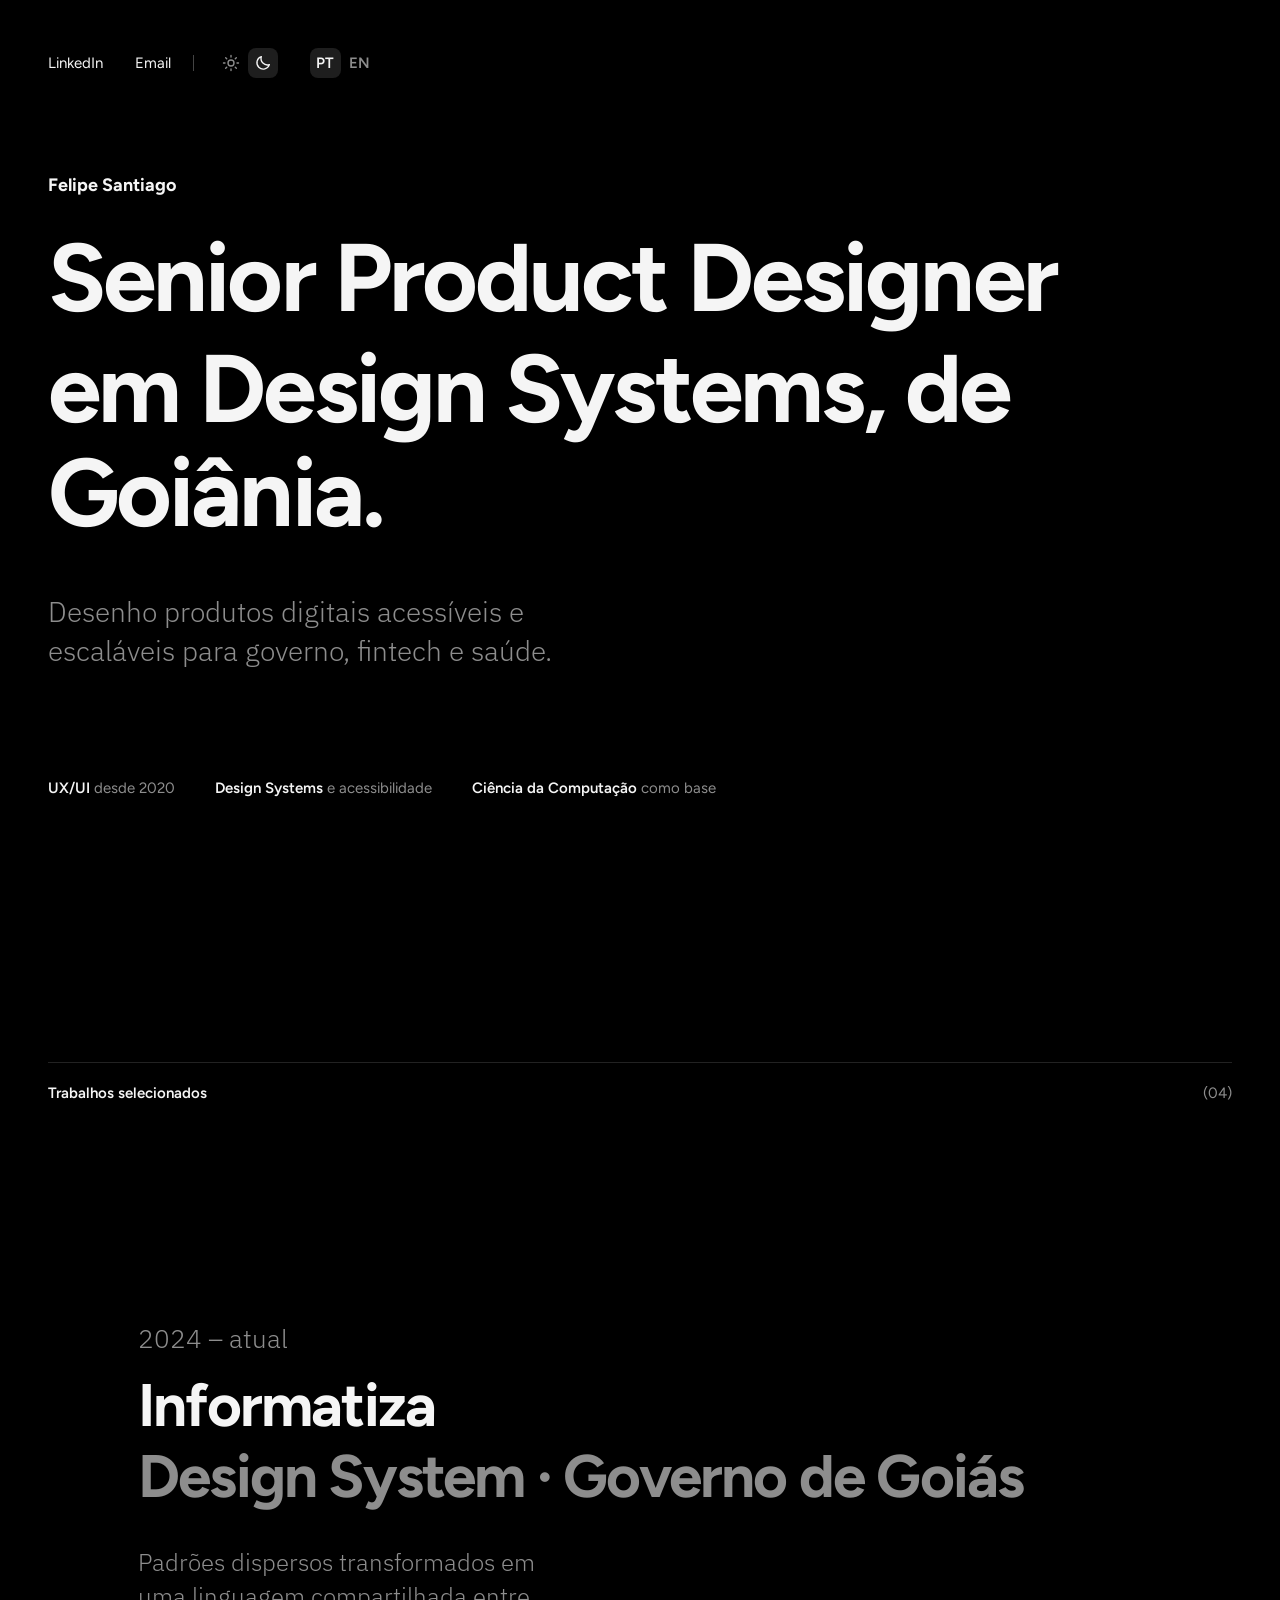
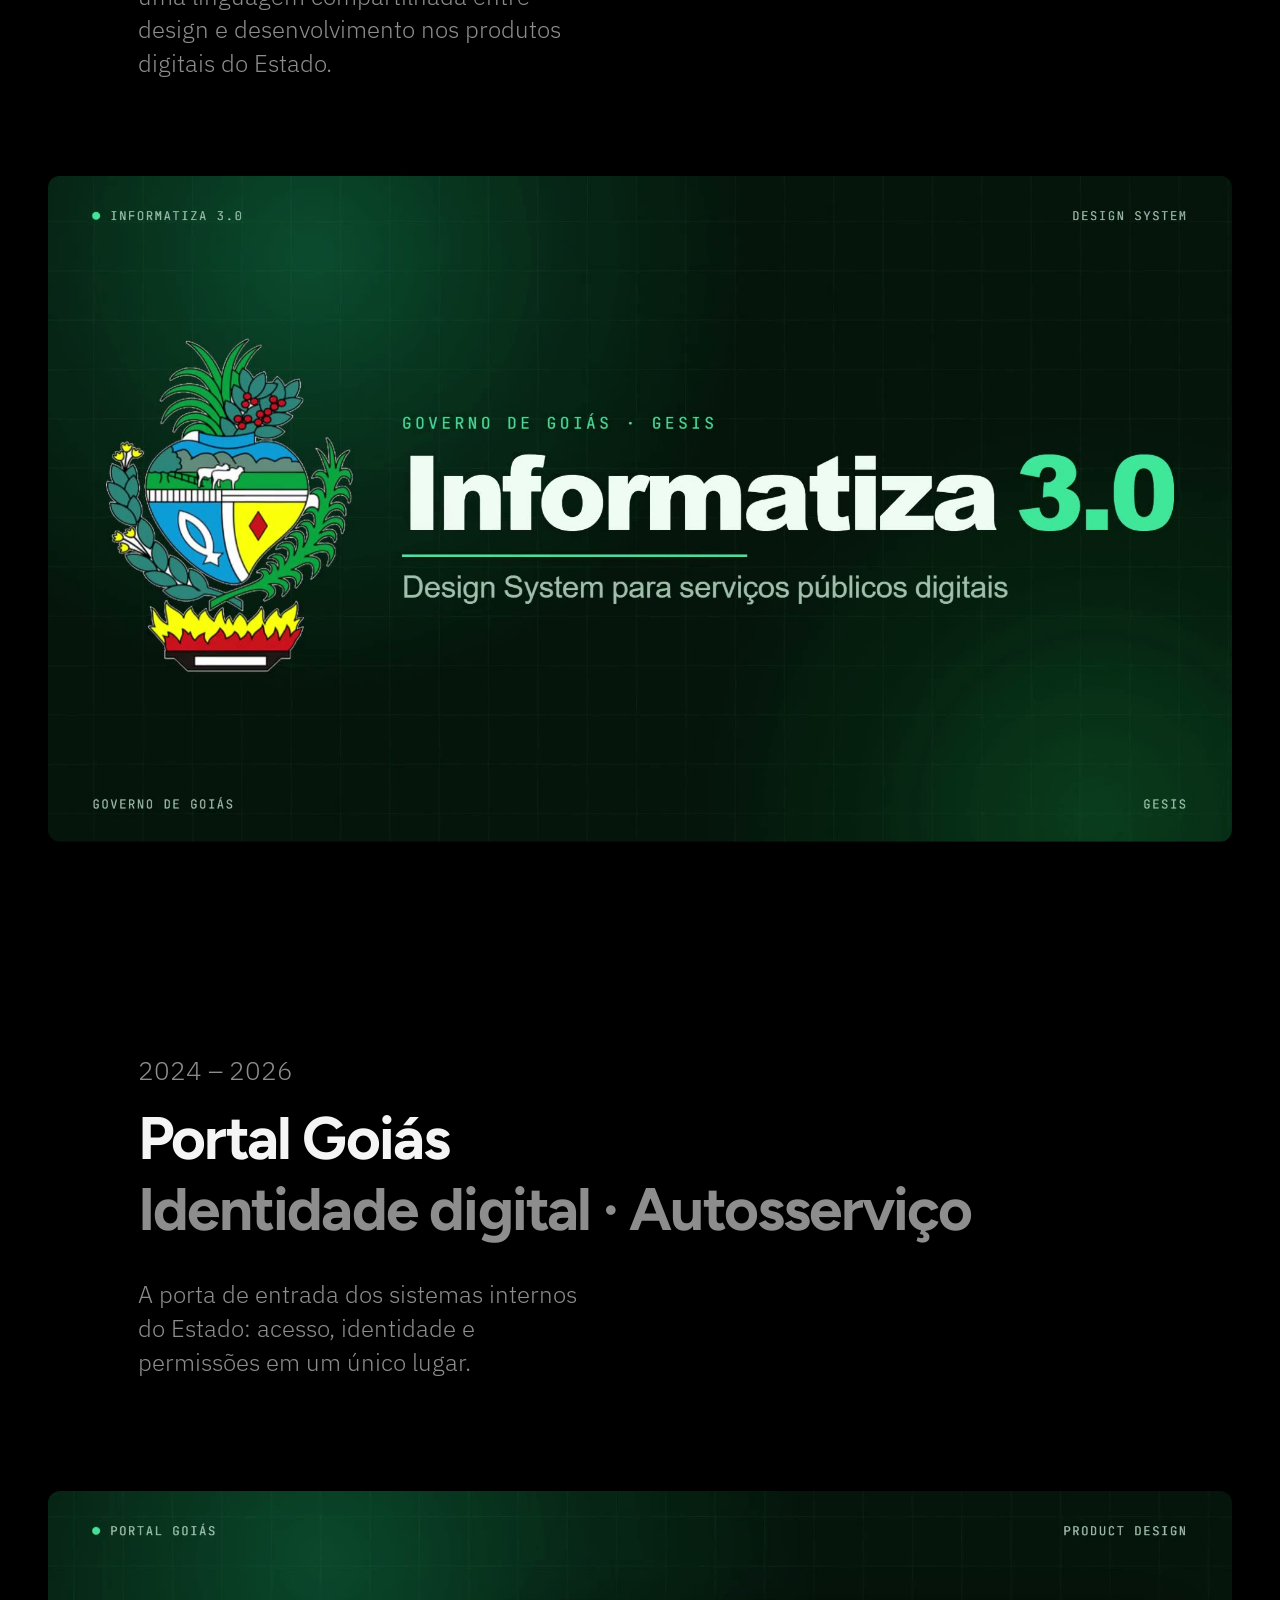
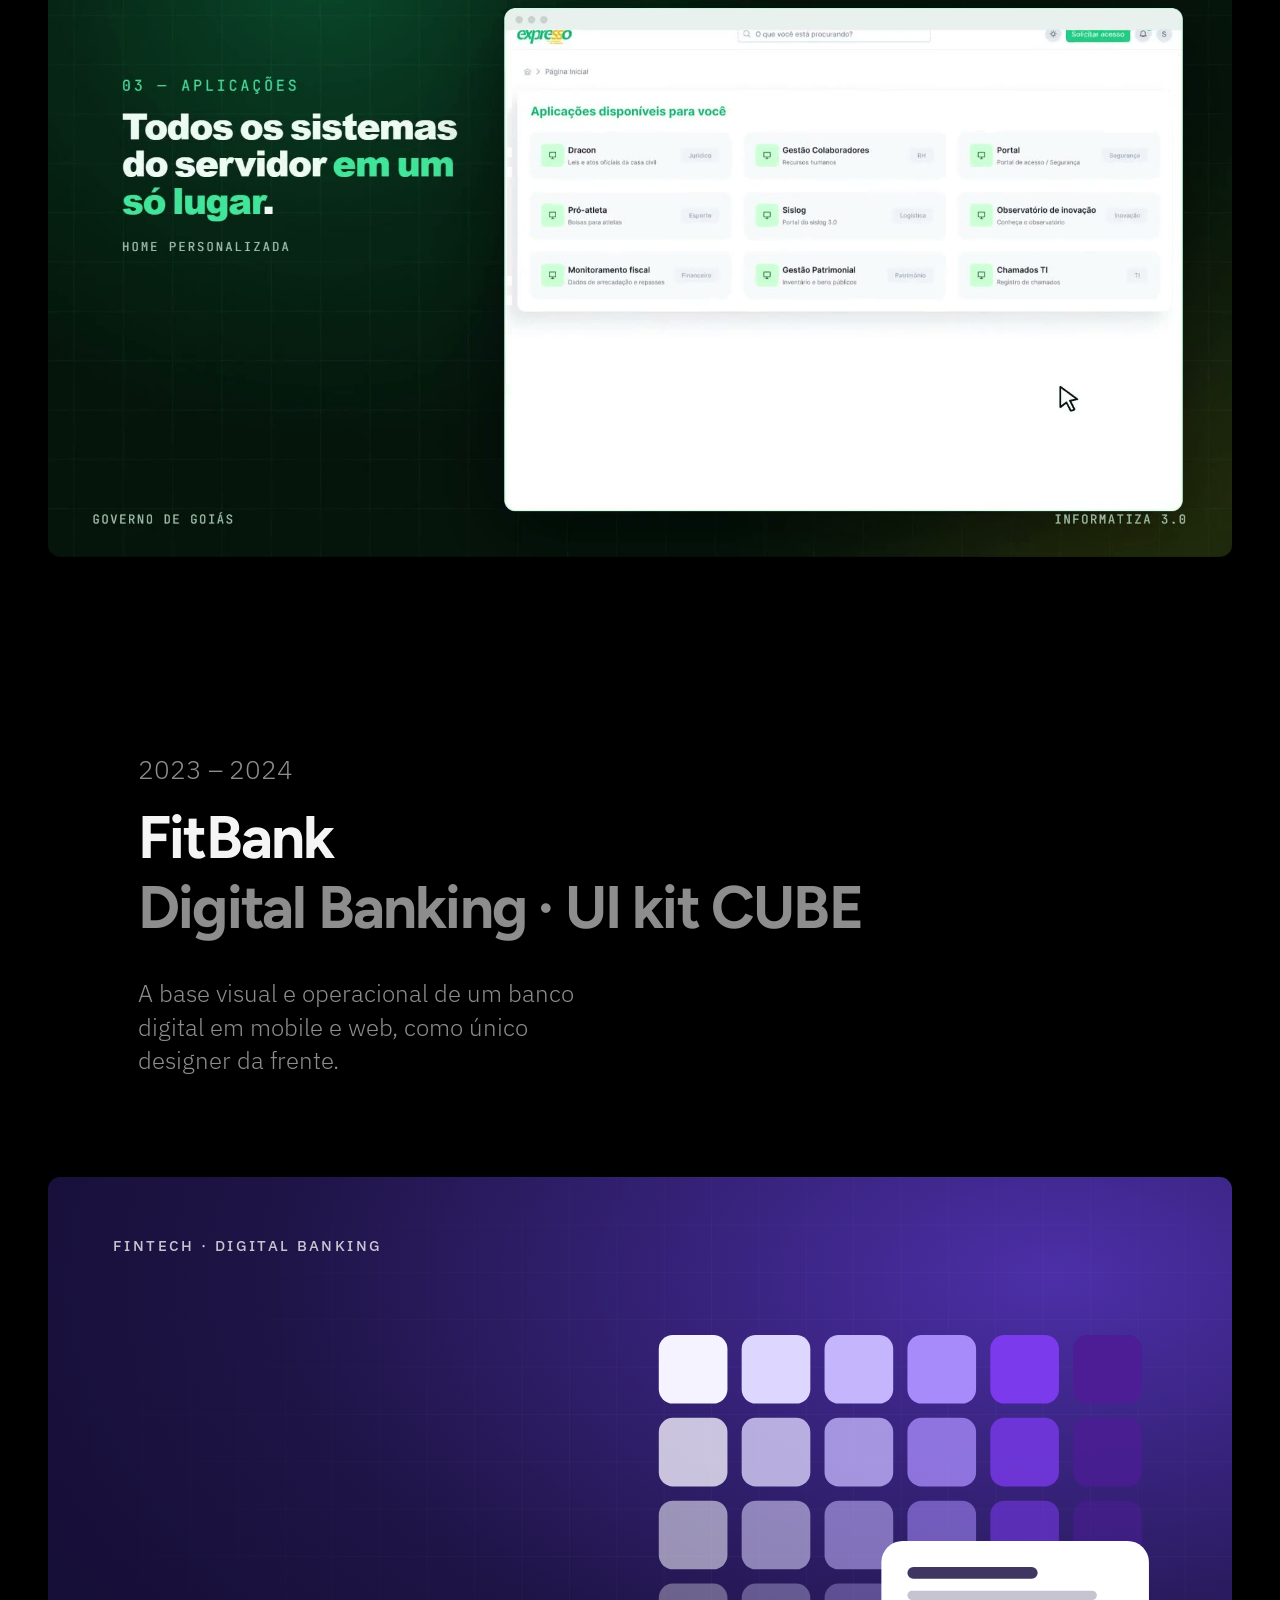
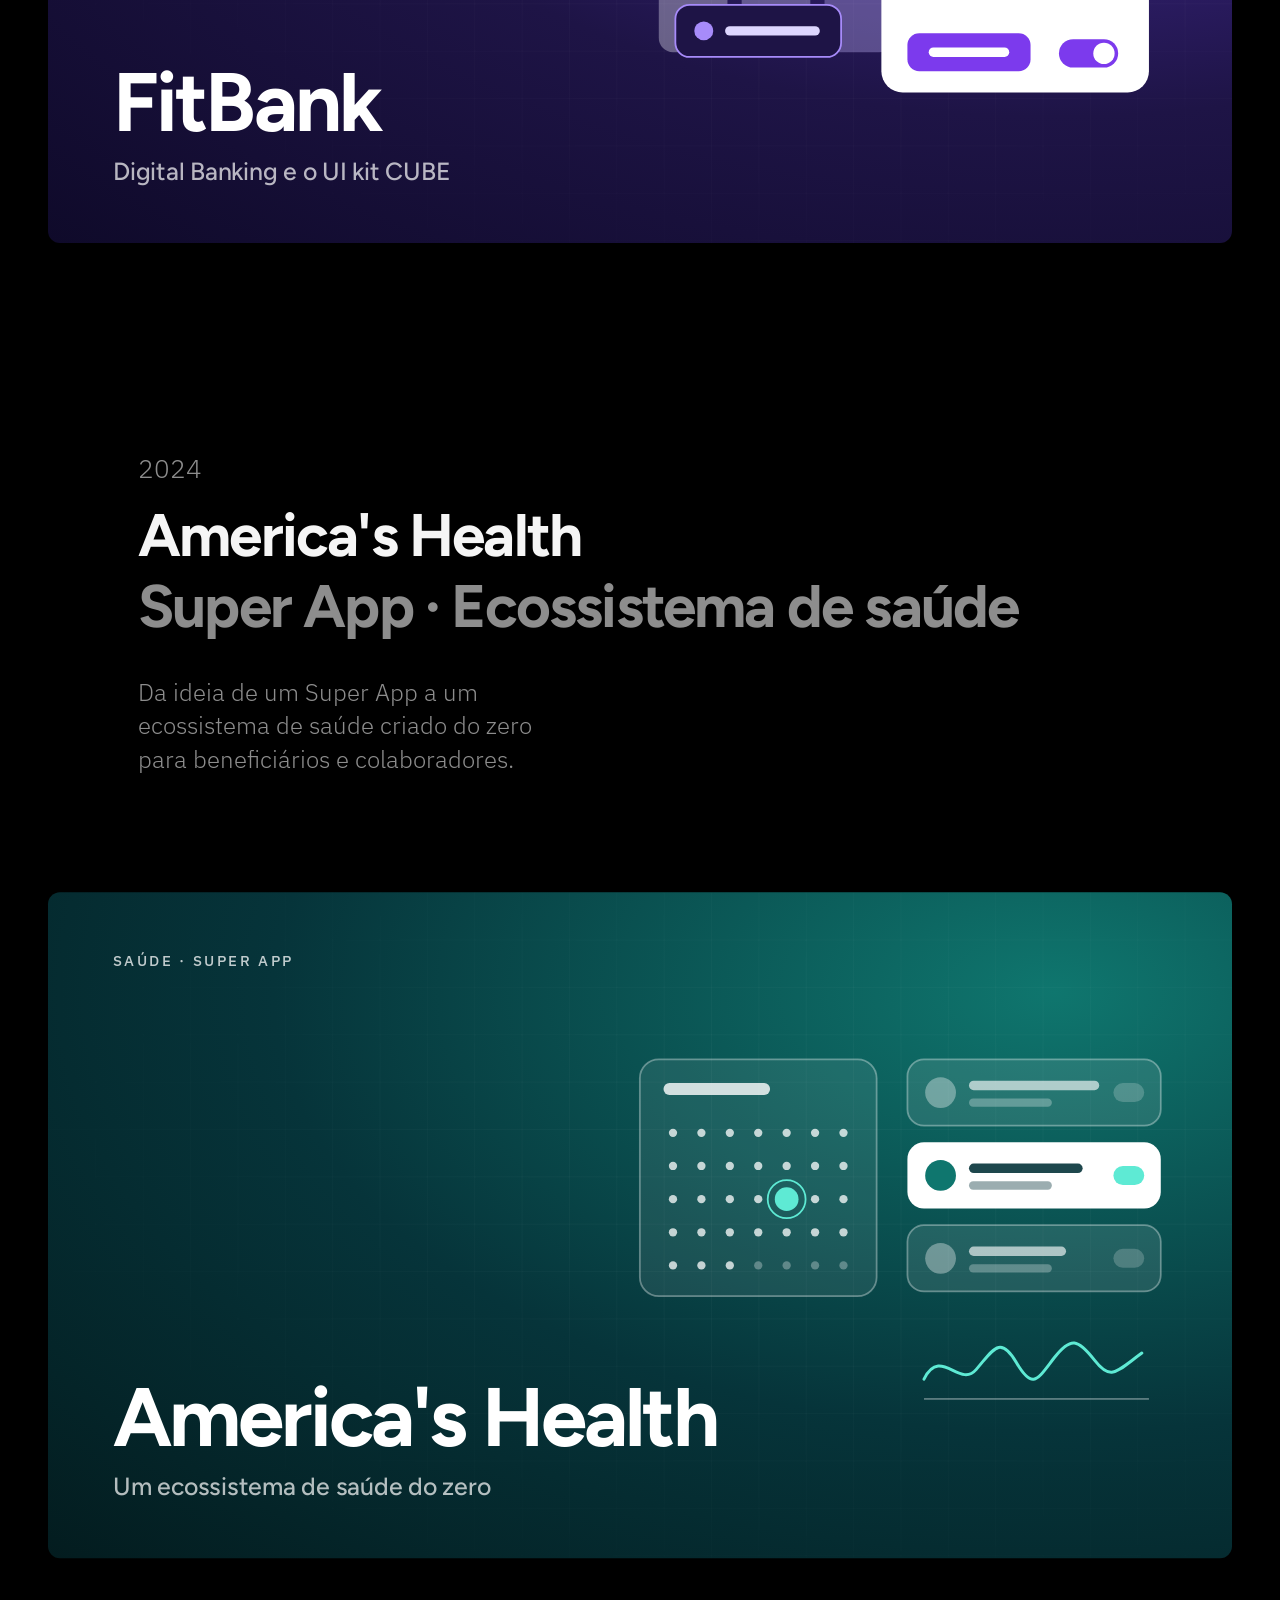
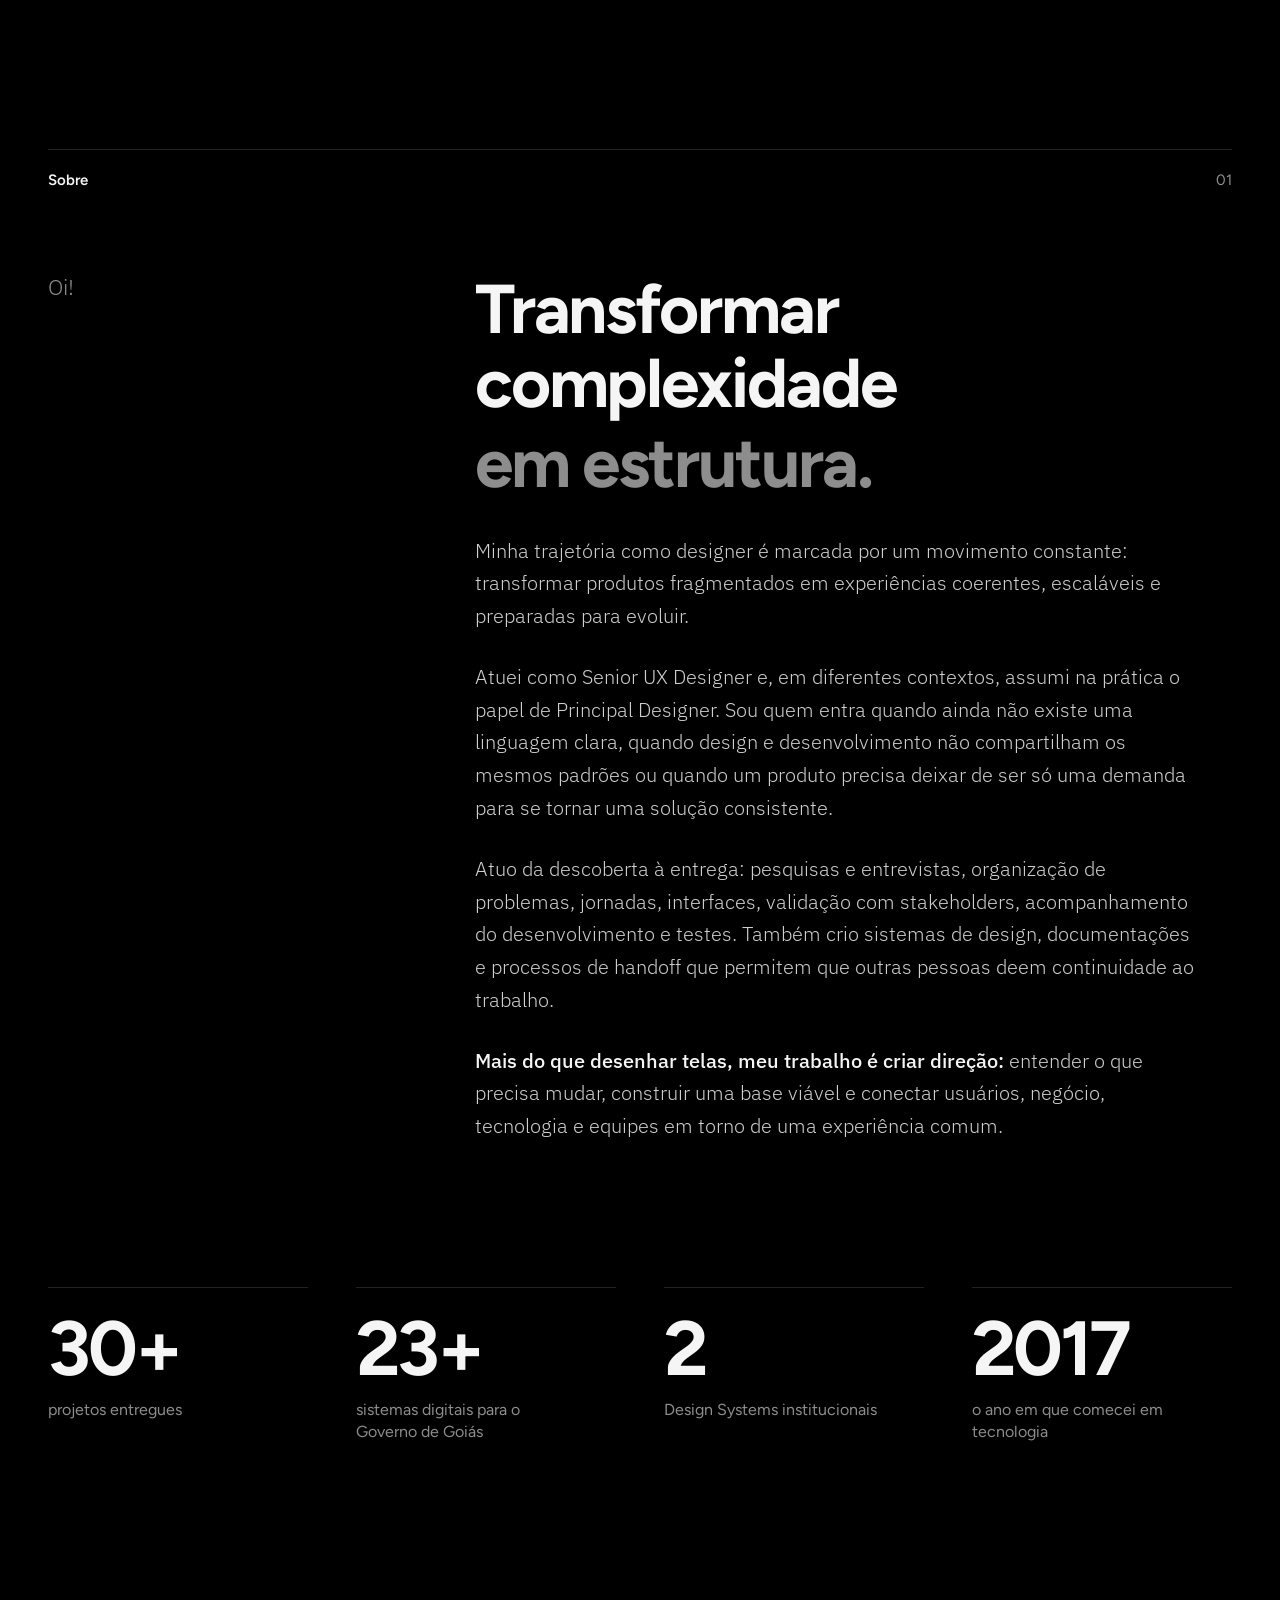
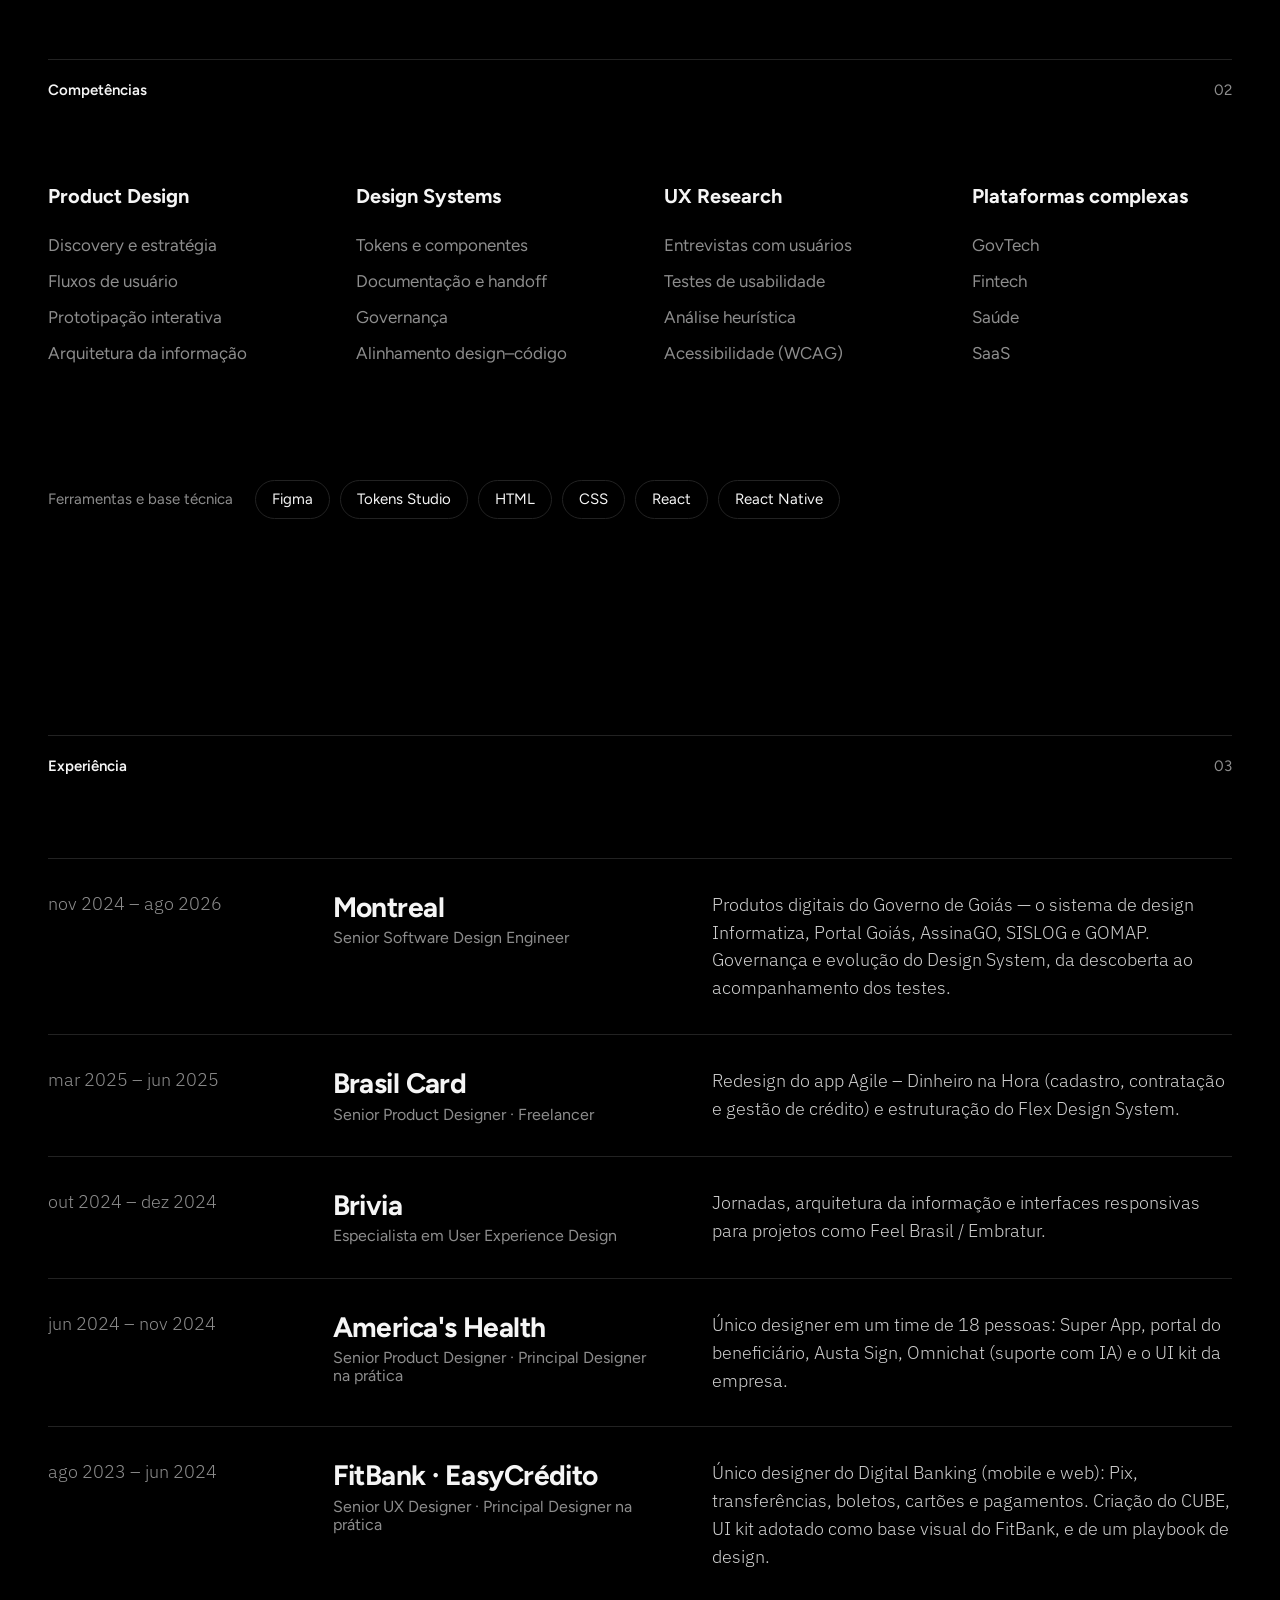
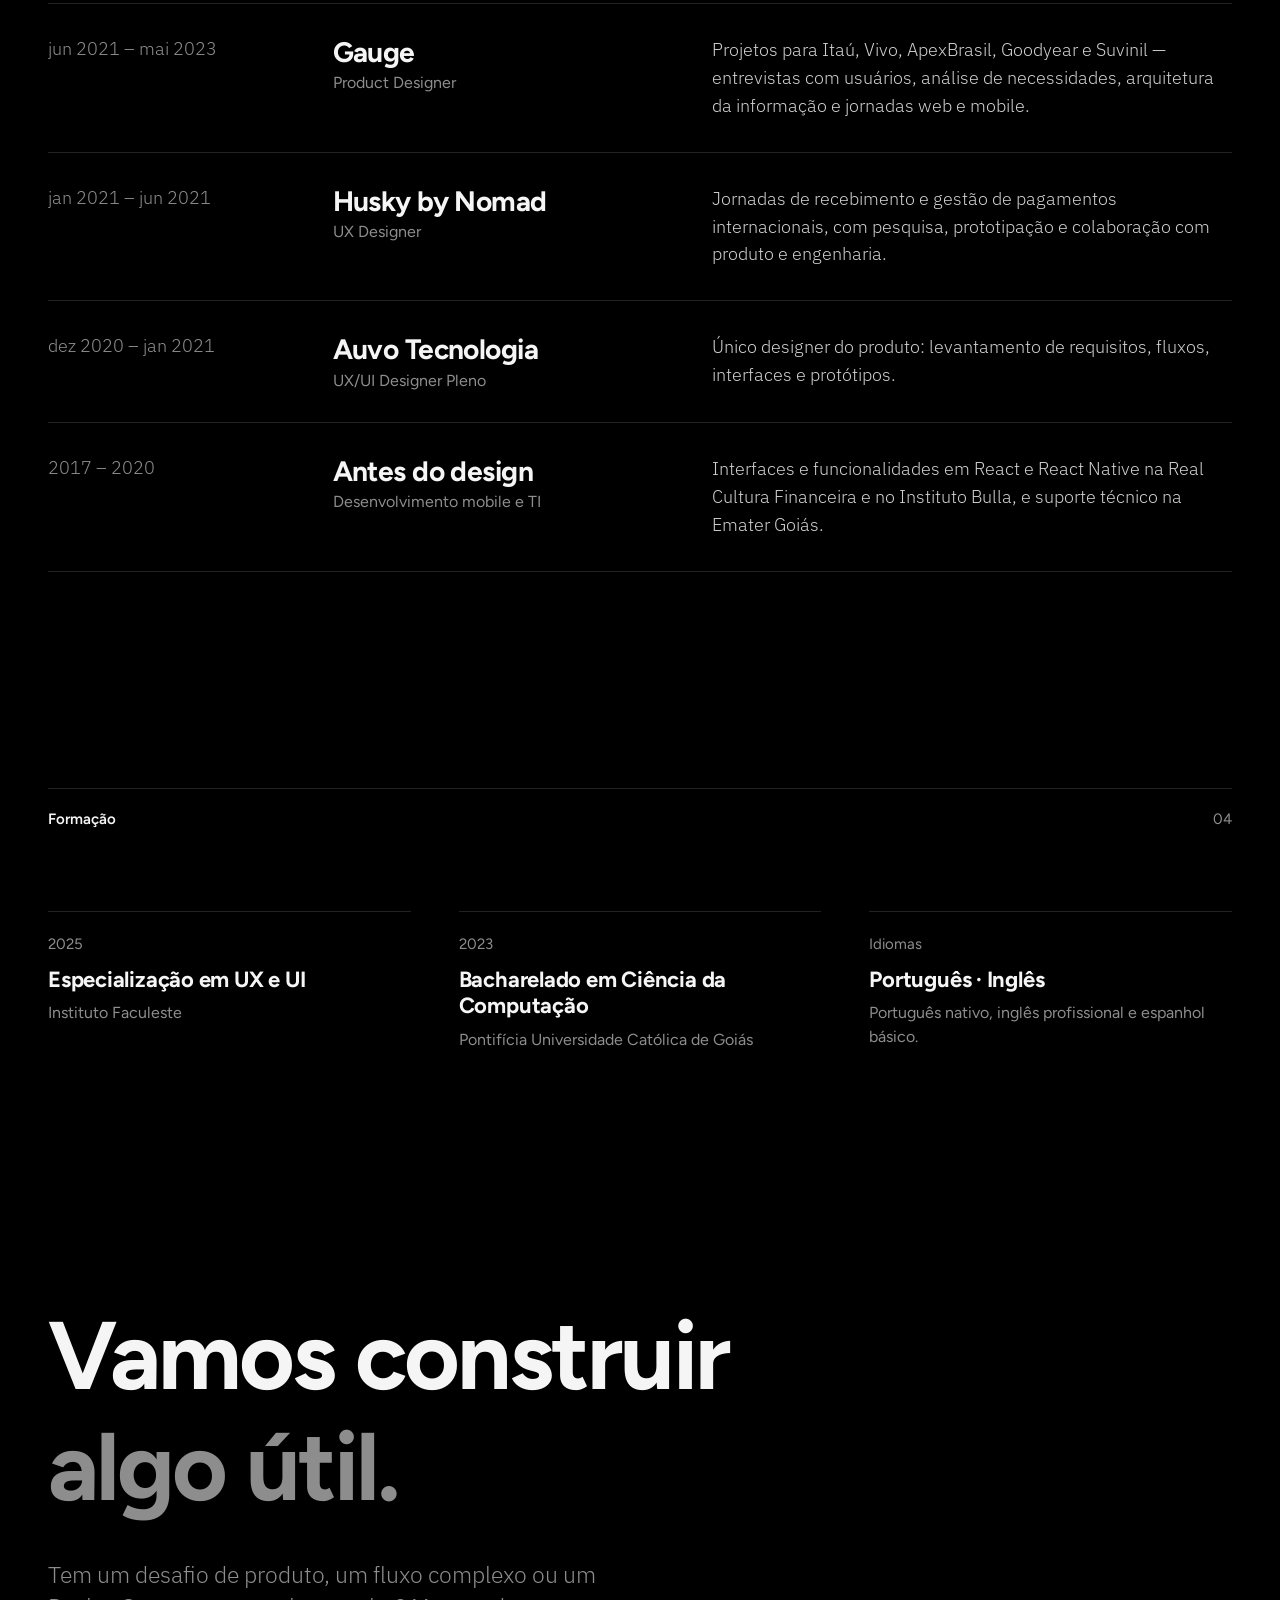
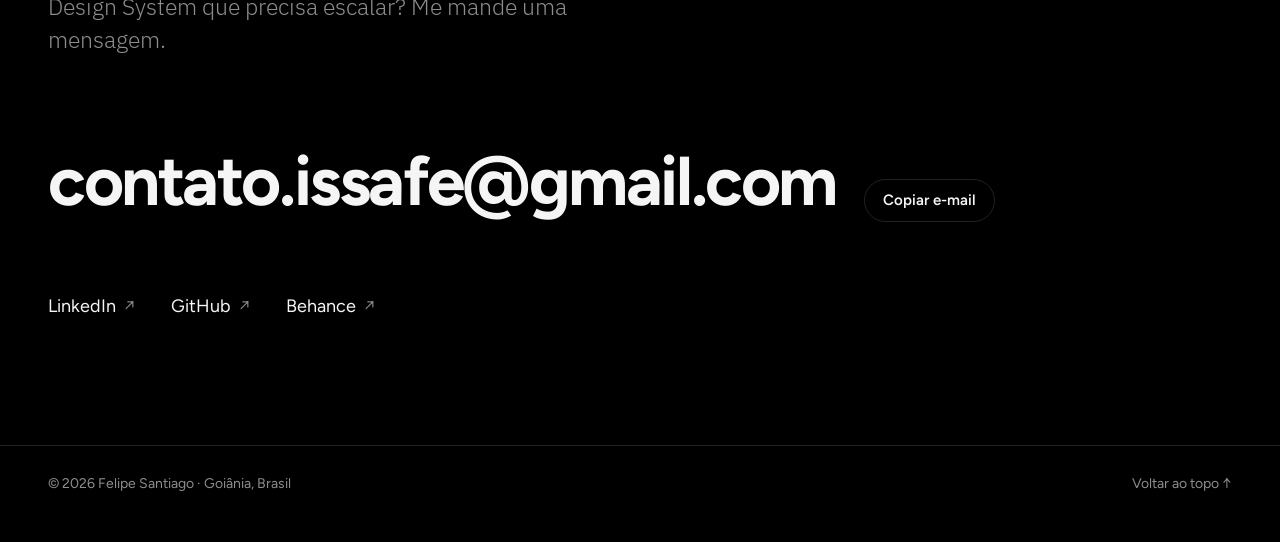
==== commit 30ba506d: "Portal Goiás: vídeo do fluxo e telas reais no case - Vídeo de 36s com telas do Figma: login com ID G" ====
--- a/index.html
+++ b/index.html
@@ -36,7 +36,7 @@
   <link rel="preconnect" href="https://fonts.googleapis.com">
   <link rel="preconnect" href="https://fonts.gstatic.com" crossorigin>
   <link href="https://fonts.googleapis.com/css2?family=Figtree:wght@400;500;600;700&family=IBM+Plex+Sans:wght@300;400;500&display=swap" rel="stylesheet">
-  <link rel="stylesheet" href="styles.css?v=9">
+  <link rel="stylesheet" href="styles.css?v=11">
 </head>
 <body>
   <a class="skip" href="#trabalho" data-en="Skip to work">Pular para os trabalhos</a>
@@ -119,7 +119,7 @@
         <p class="desc" data-en="The front door to the State's internal systems: access, identity and permissions in one place.">A porta de entrada dos sistemas internos do Estado: acesso, identidade e permissões em um único lugar.</p>
       </div>
       <a class="media media-link" href="projetos/portal-goias.html" aria-label="Ver projeto: Portal Goiás" data-pt-label="Ver projeto: Portal Goiás" data-en-label="View project: Portal Goiás">
-        <div class="cover cover--portal"><span class="c-tags" data-en="GovTech · Digital identity">GovTech · Identidade digital</span><span class="c-art"><svg viewBox="0 0 460 340" aria-hidden="true"><g fill="none" stroke="rgba(255,255,255,.38)" stroke-width="1.5" stroke-linecap="round"><path class="c-draw" d="M230 92V120H80V150M230 120H180V150M230 120H280V150M230 120H380V150"/><path class="c-draw" d="M80 186V212H50V236M80 212H110V236M180 186V236M280 186V212H255V236M280 212H305V236M380 186V212H355V236M380 212H405V236"/></g><g class="c-float"><rect x="110" y="18" width="240" height="46" rx="23" fill="#fff"/><circle cx="138" cy="40" r="8" fill="none" stroke="#0b2545" stroke-width="2.6"/><path d="M144 46l7 7" stroke="#0b2545" stroke-width="2.6" stroke-linecap="round"/><rect x="162" y="37" width="128" height="8" rx="4" fill="#0b2545" opacity=".22"/><rect x="300" y="28" width="38" height="26" rx="13" fill="#ffd166"/></g><rect x="200" y="74" width="60" height="18" rx="9" fill="#ffd166"/><g><rect x="35" y="150" width="90" height="36" rx="10" fill="rgba(255,255,255,.08)" stroke="rgba(255,255,255,.55)" stroke-width="1.5"/><rect x="51" y="165" width="58" height="6" rx="3" fill="rgba(255,255,255,.7)"/></g><g><rect x="135" y="150" width="90" height="36" rx="10" fill="rgba(255,255,255,.08)" stroke="rgba(255,255,255,.55)" stroke-width="1.5"/><rect x="151" y="165" width="52" height="6" rx="3" fill="rgba(255,255,255,.7)"/></g><g><rect x="235" y="150" width="90" height="36" rx="10" fill="rgba(255,255,255,.08)" stroke="rgba(255,255,255,.55)" stroke-width="1.5"/><rect x="251" y="165" width="46" height="6" rx="3" fill="rgba(255,255,255,.7)"/></g><g><rect x="335" y="150" width="90" height="36" rx="10" fill="rgba(255,255,255,.08)" stroke="rgba(255,255,255,.55)" stroke-width="1.5"/><rect x="351" y="165" width="40" height="6" rx="3" fill="rgba(255,255,255,.7)"/></g><circle cx="50" cy="246" r="8" fill="#8ecae6" class="c-pulse"/><circle cx="110" cy="246" r="8" fill="#8ecae6" class="c-pulse d2"/><circle cx="180" cy="246" r="8" fill="#8ecae6" class="c-pulse d3"/><circle cx="255" cy="246" r="8" fill="#8ecae6" class="c-pulse"/><circle cx="305" cy="246" r="17" fill="none" stroke="#ffd166" stroke-width="1.5" class="c-pulse"/><circle cx="305" cy="246" r="9" fill="#ffd166"/><circle cx="355" cy="246" r="8" fill="#8ecae6" class="c-pulse d3"/><circle cx="405" cy="246" r="8" fill="#8ecae6" class="c-pulse"/><rect x="255" y="282" width="100" height="8" rx="4" fill="rgba(255,255,255,.25)"/><rect x="270" y="298" width="70" height="8" rx="4" fill="rgba(255,255,255,.15)"/></svg></span><span class="c-title">Portal Goiás<small data-en="The front door to the State&#x27;s systems">A porta de entrada dos sistemas do Estado</small></span></div>
+        <video src="assets/portal-goias.mp4" poster="assets/portal-goias-poster.jpg" autoplay muted loop playsinline preload="metadata"></video>
         <span class="view-cursor" aria-hidden="true"><span data-en="View project">Ver projeto</span> <i>→</i></span>
       </a>
     </section>
@@ -325,6 +325,6 @@
     <a href="#top" class="to-top" data-en="Back to top ↑">Voltar ao topo ↑</a>
   </div>
 
-  <script src="script.js?v=9"></script>
+  <script src="script.js?v=11"></script>
 </body>
 </html>
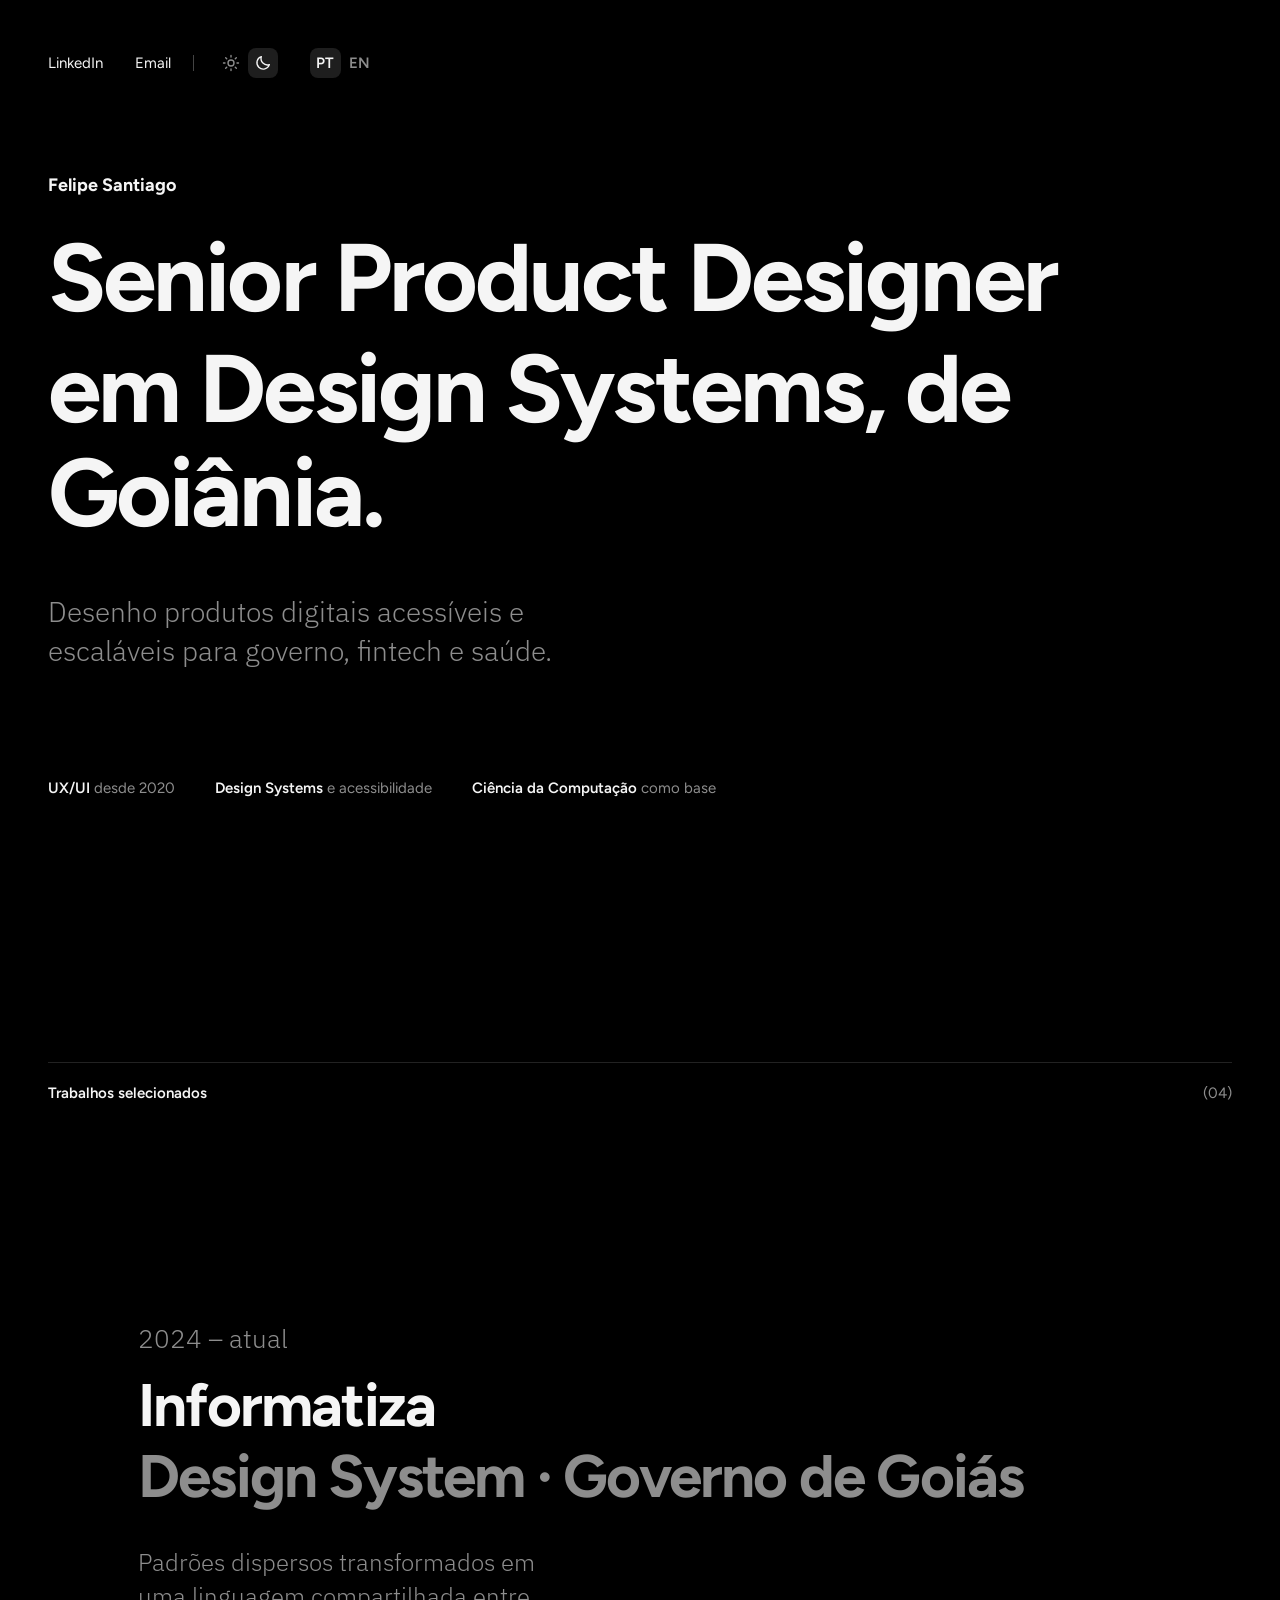
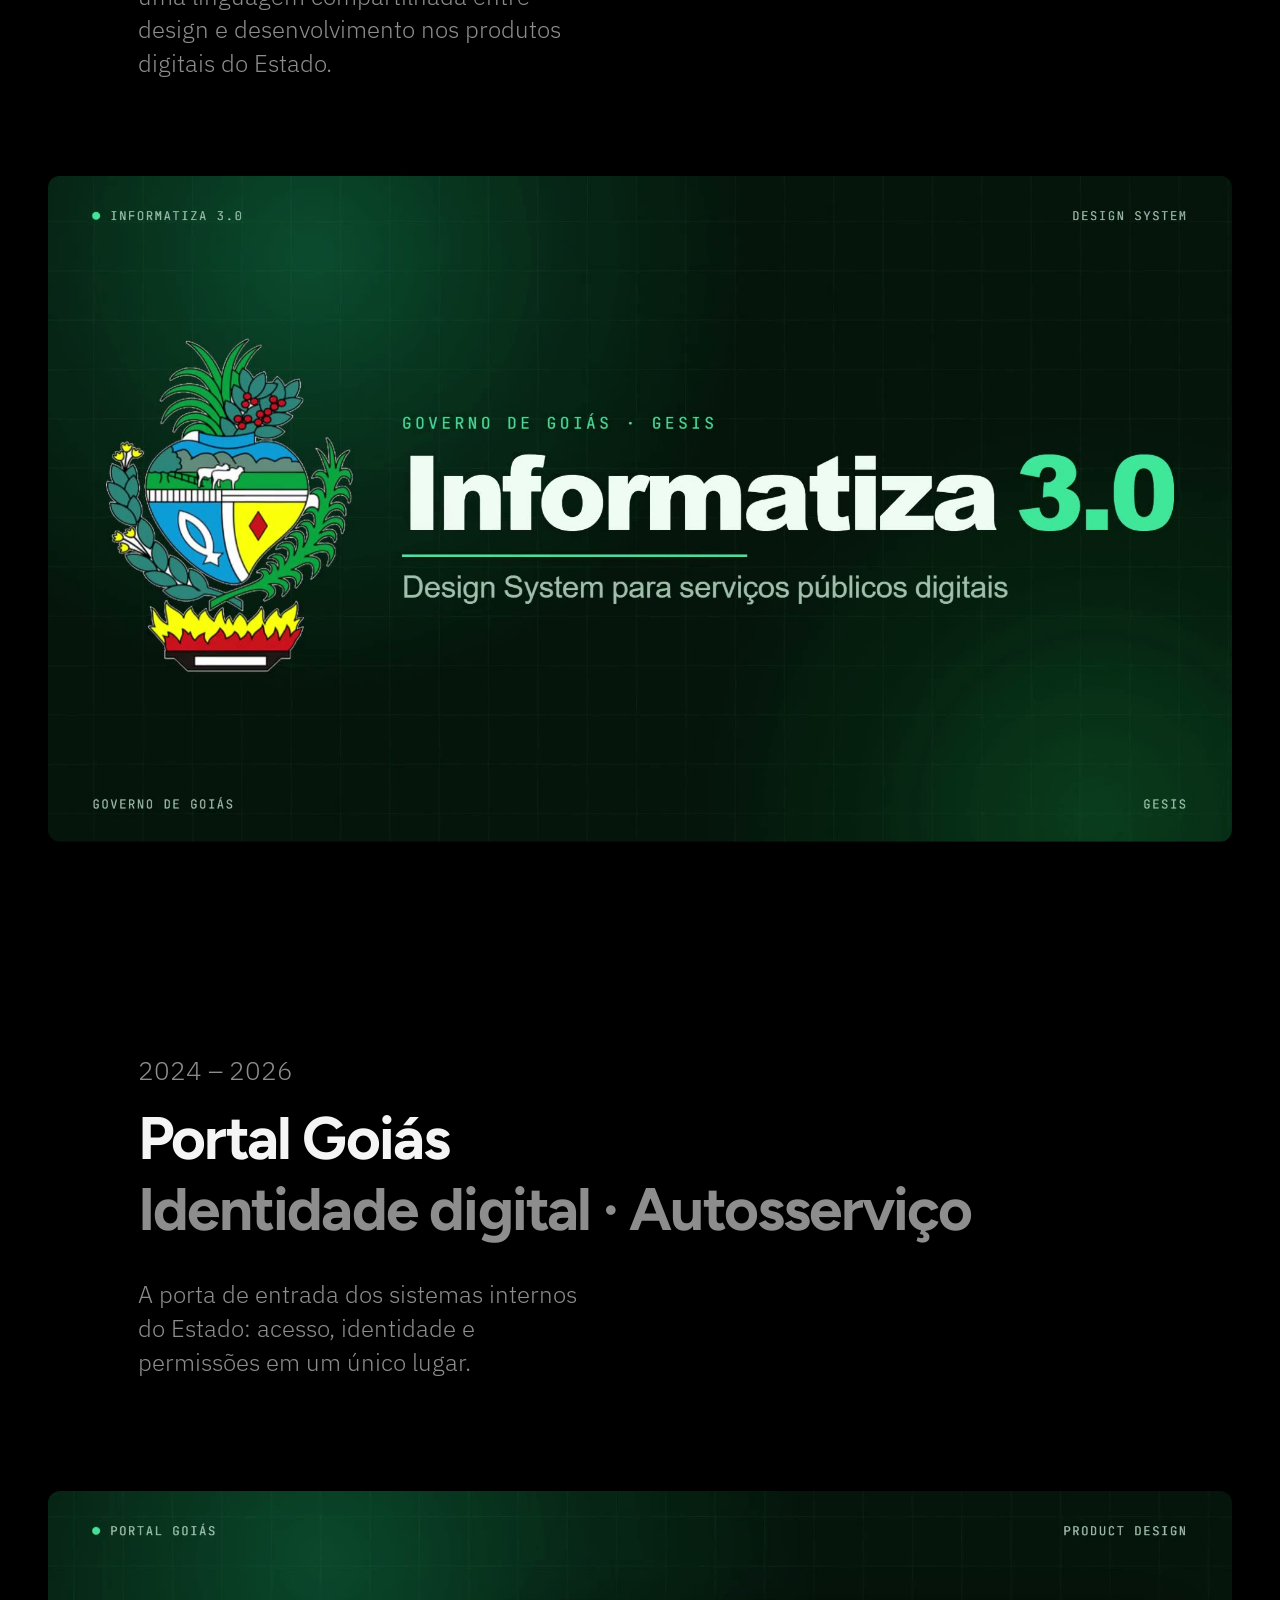
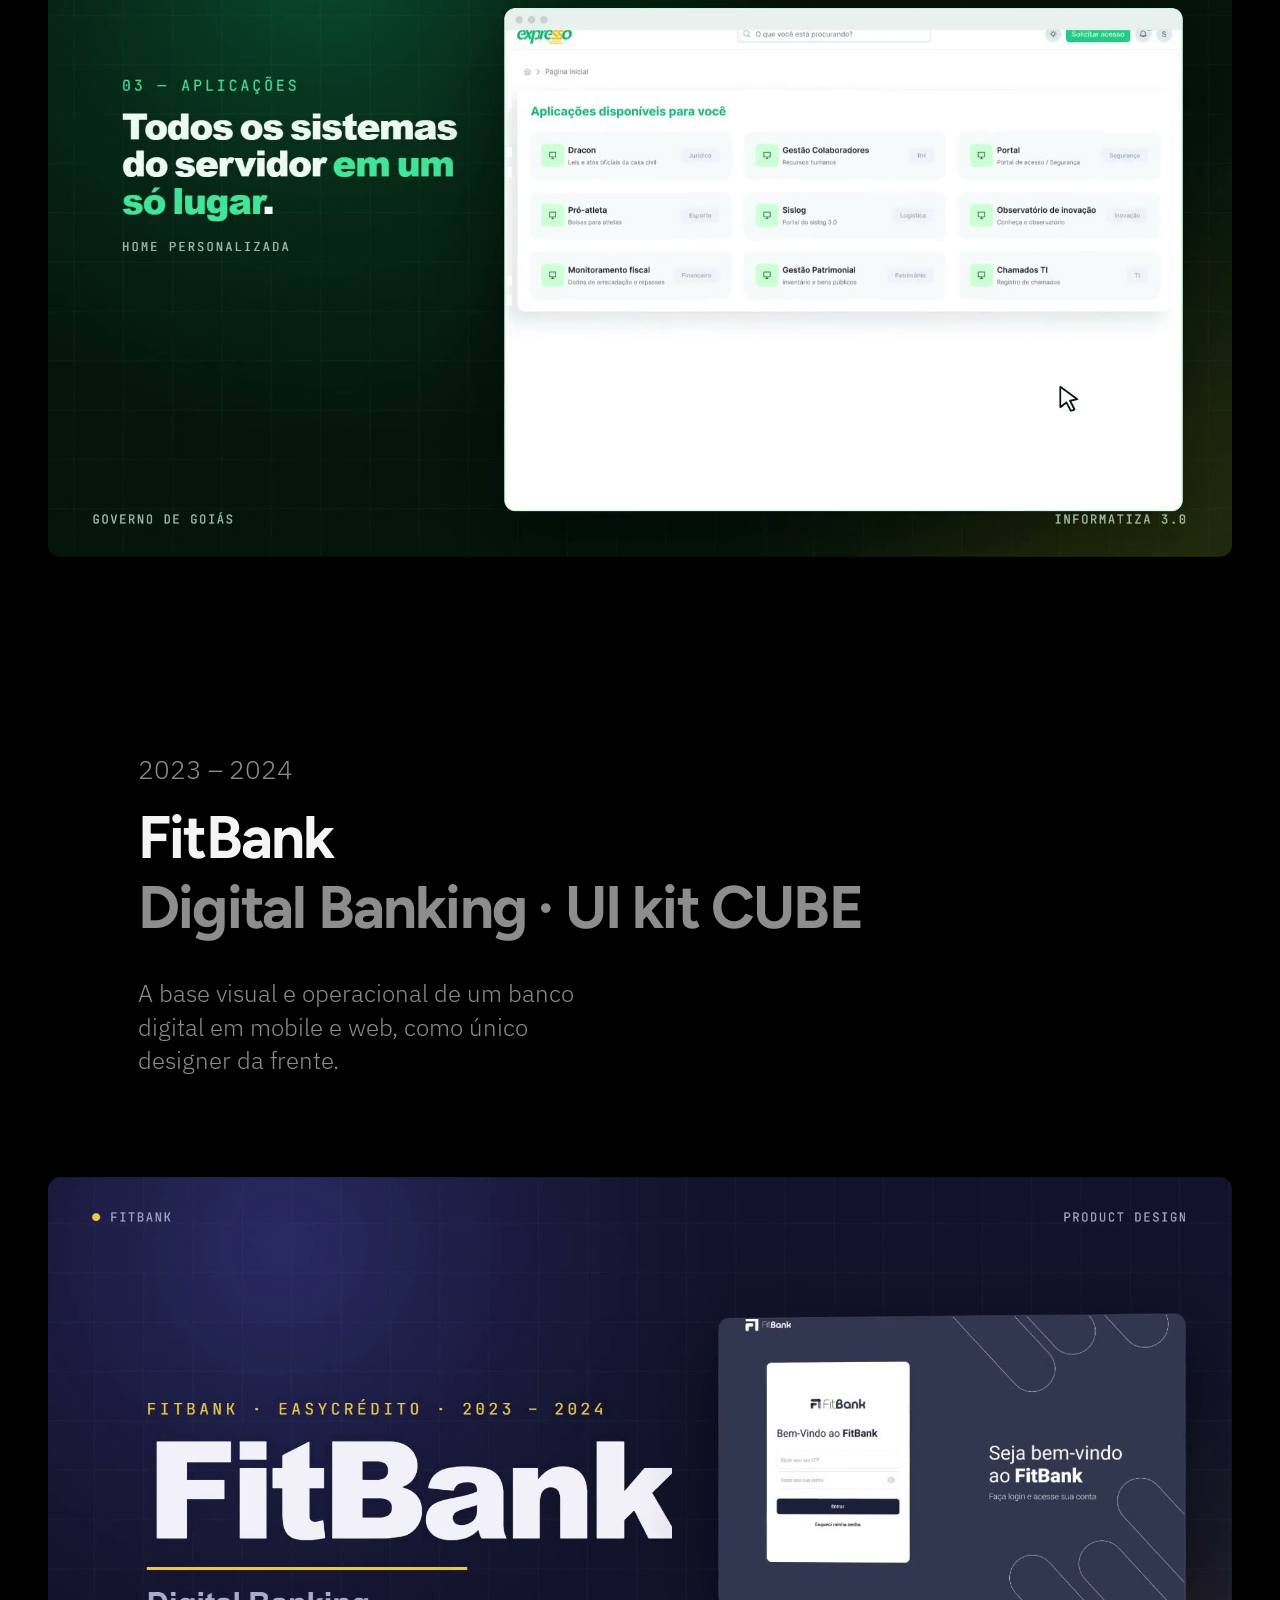
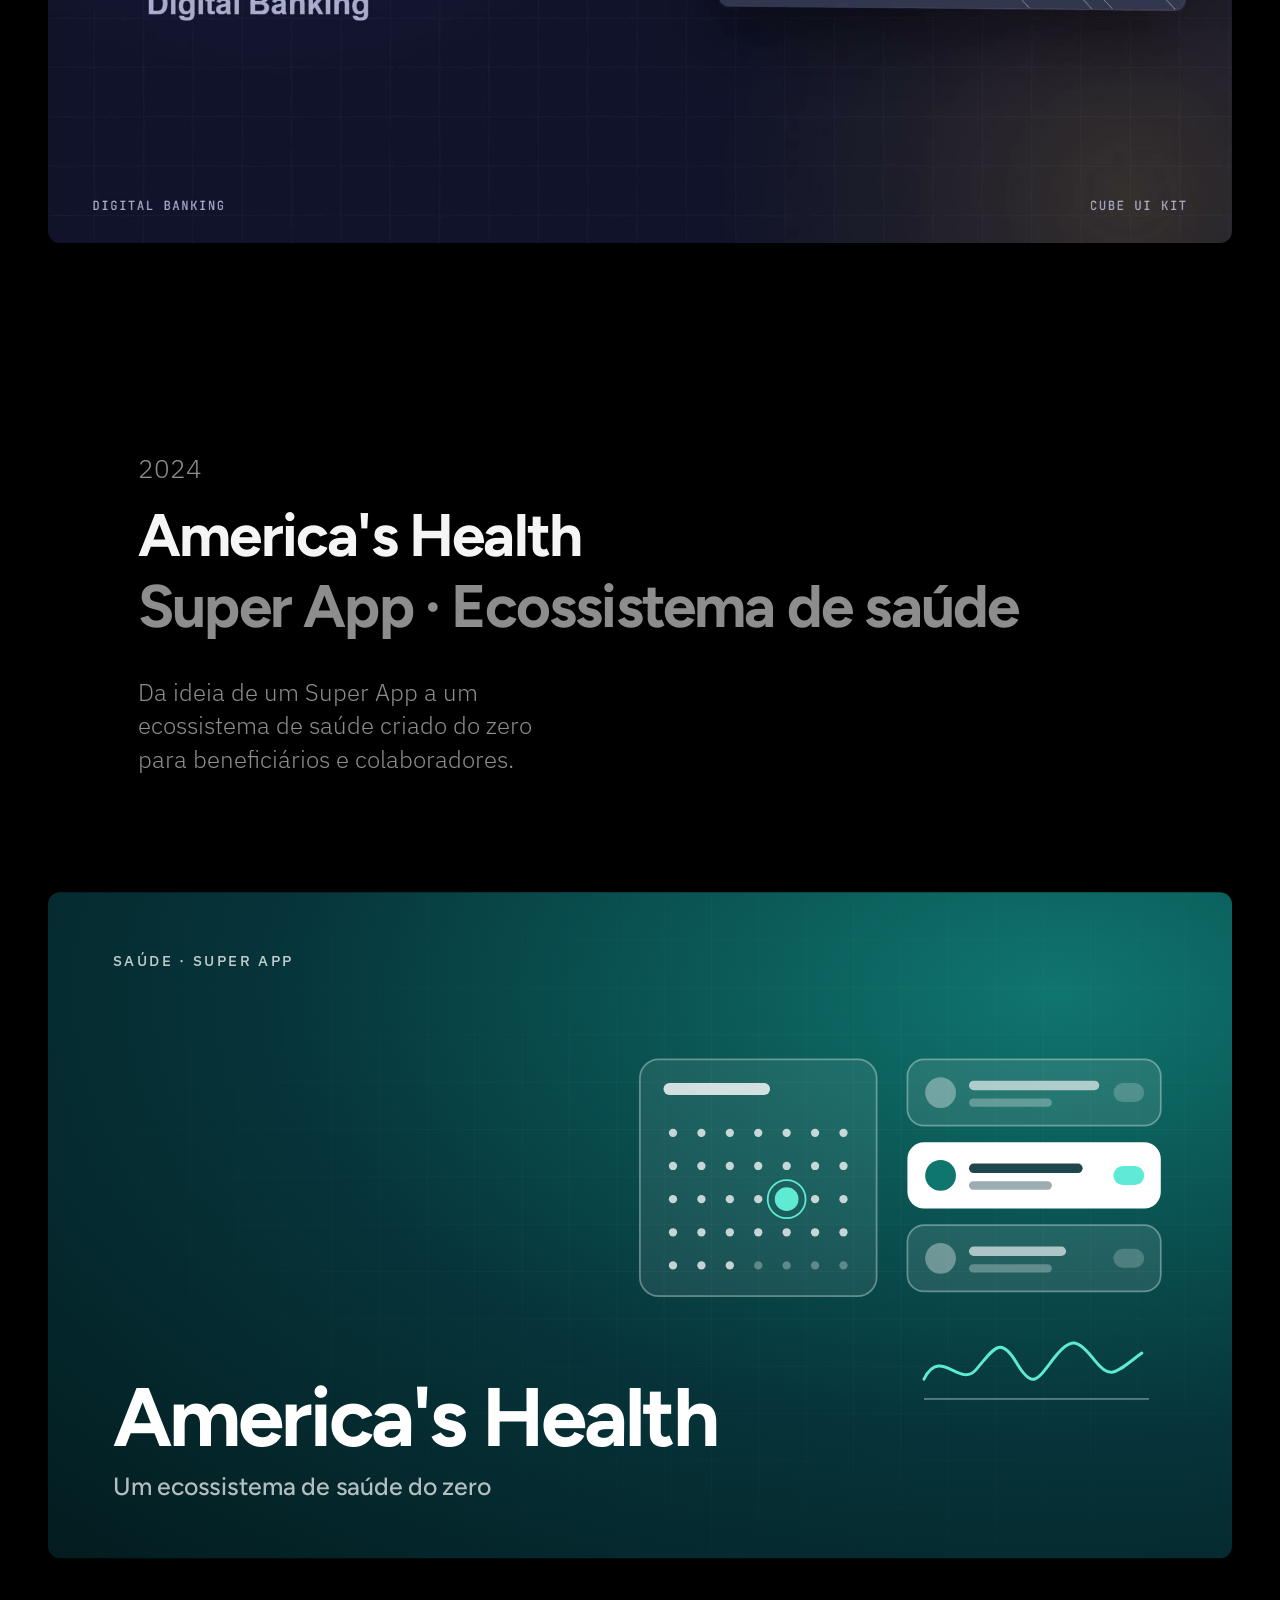
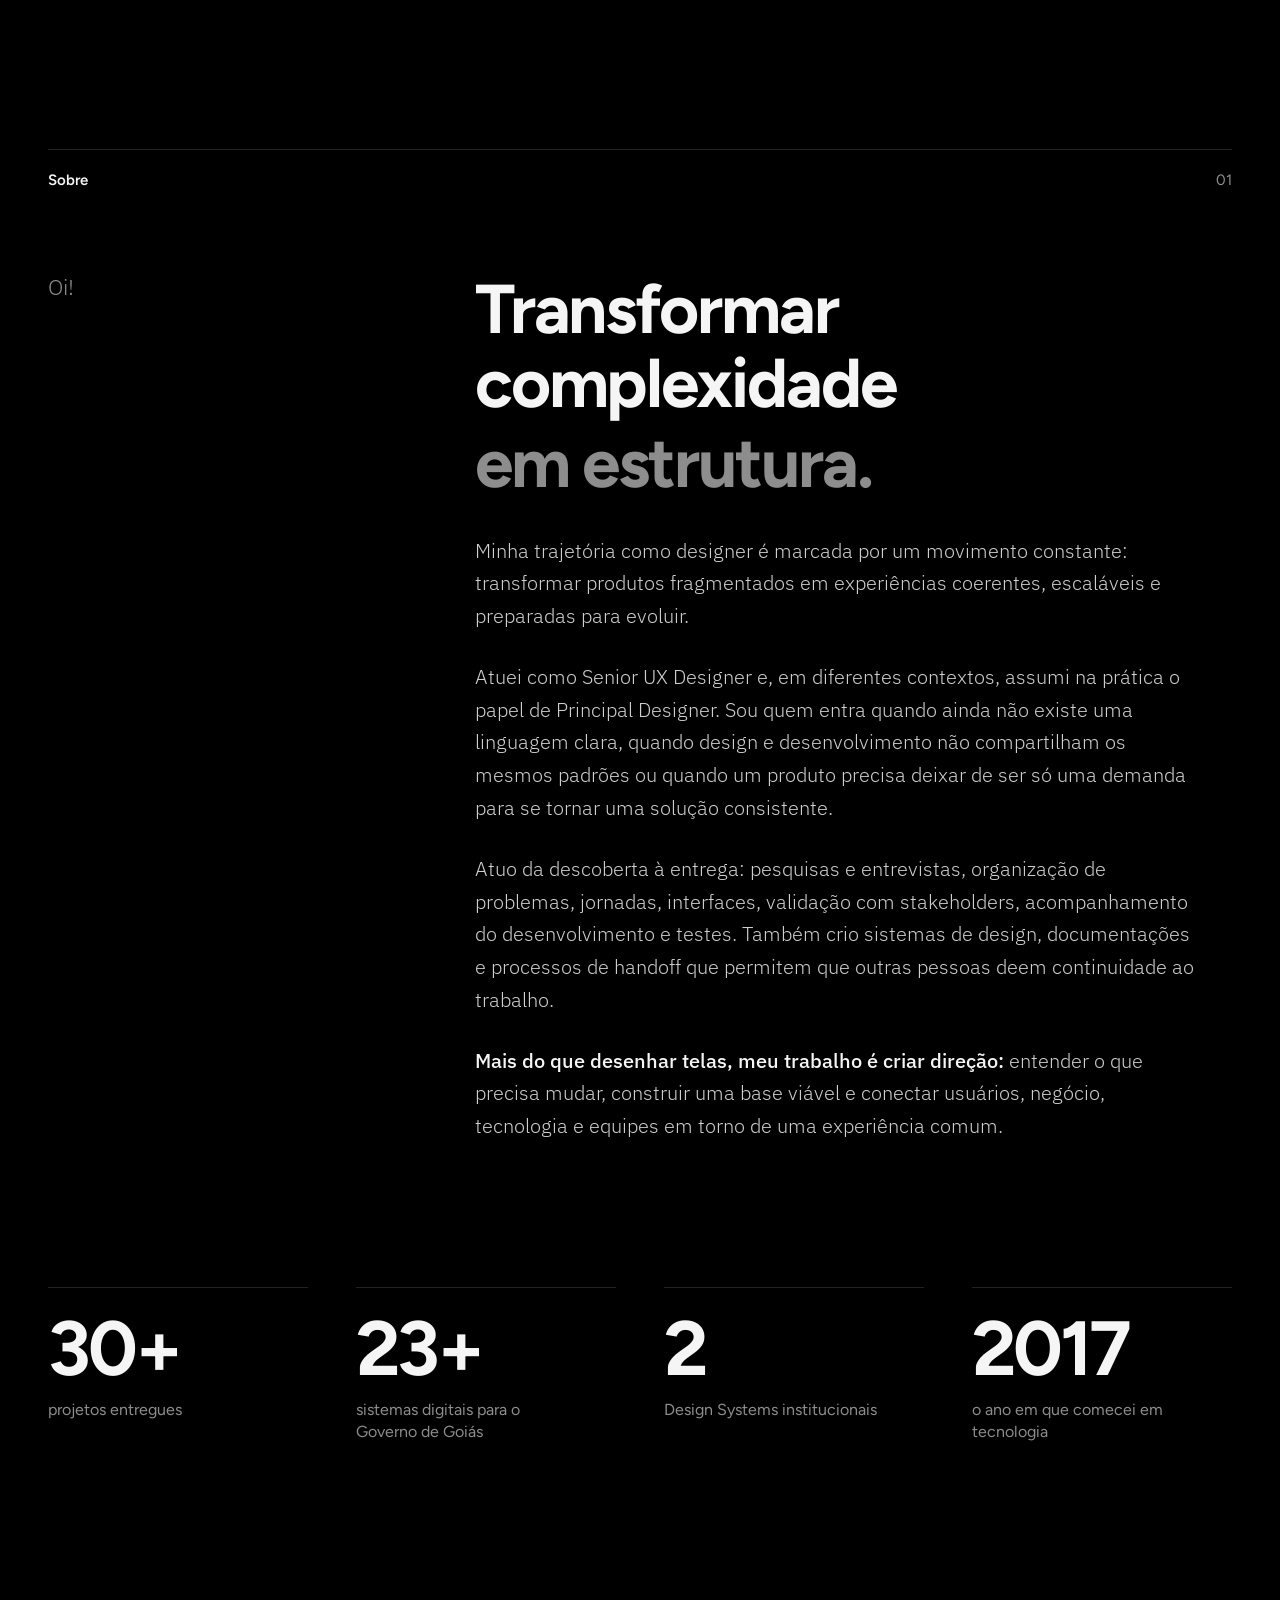
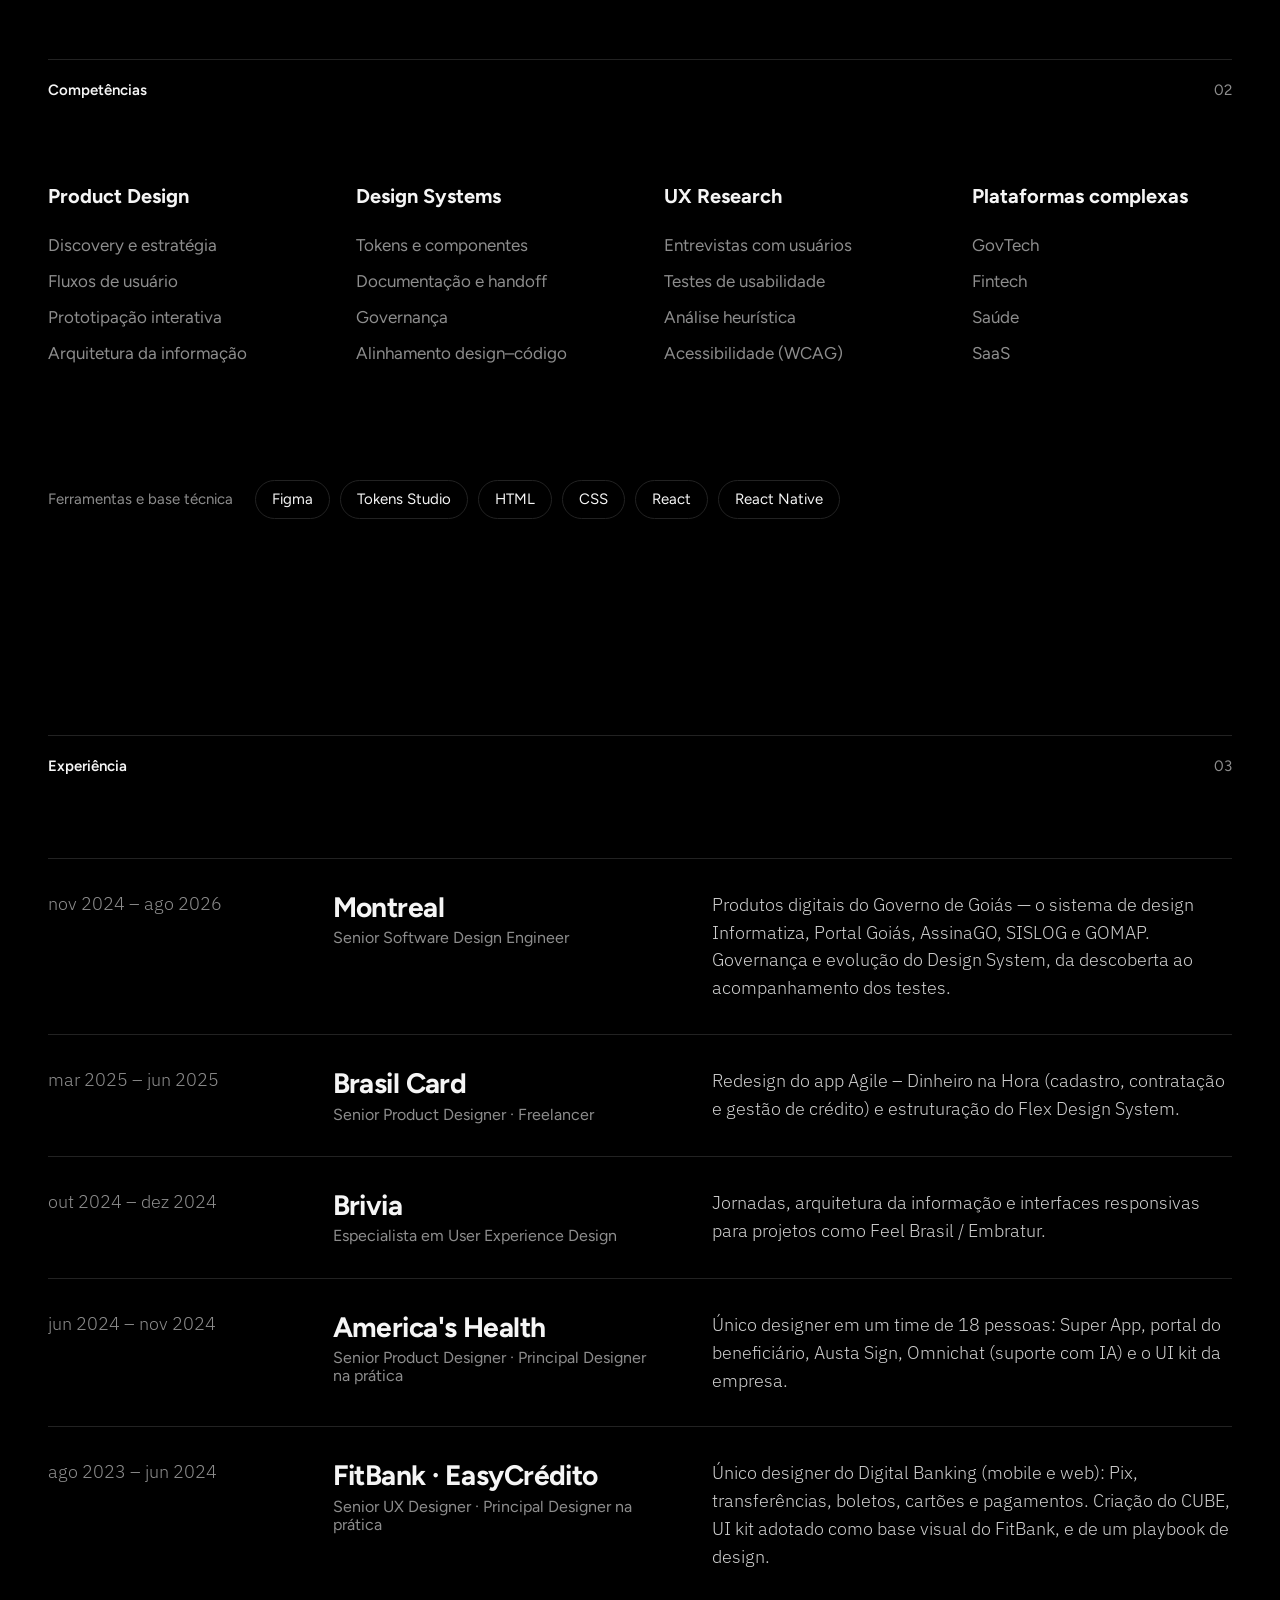
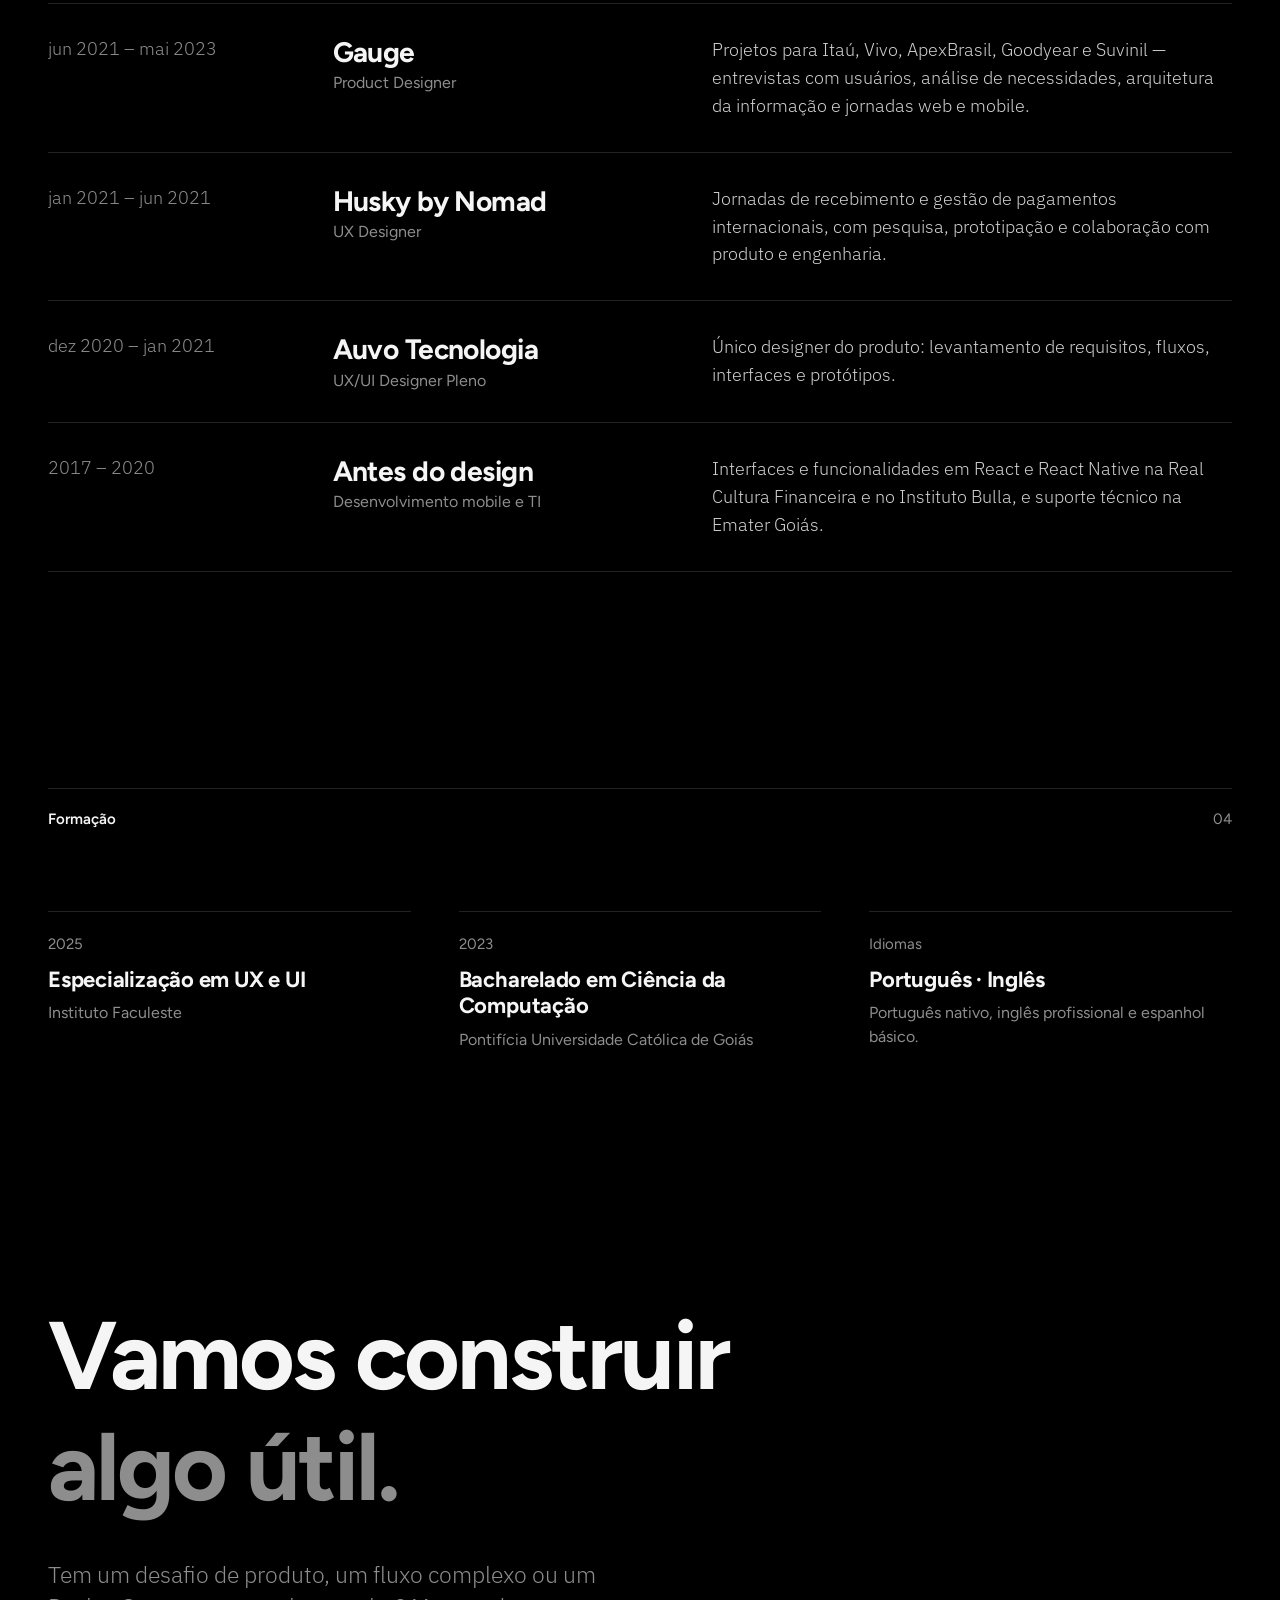
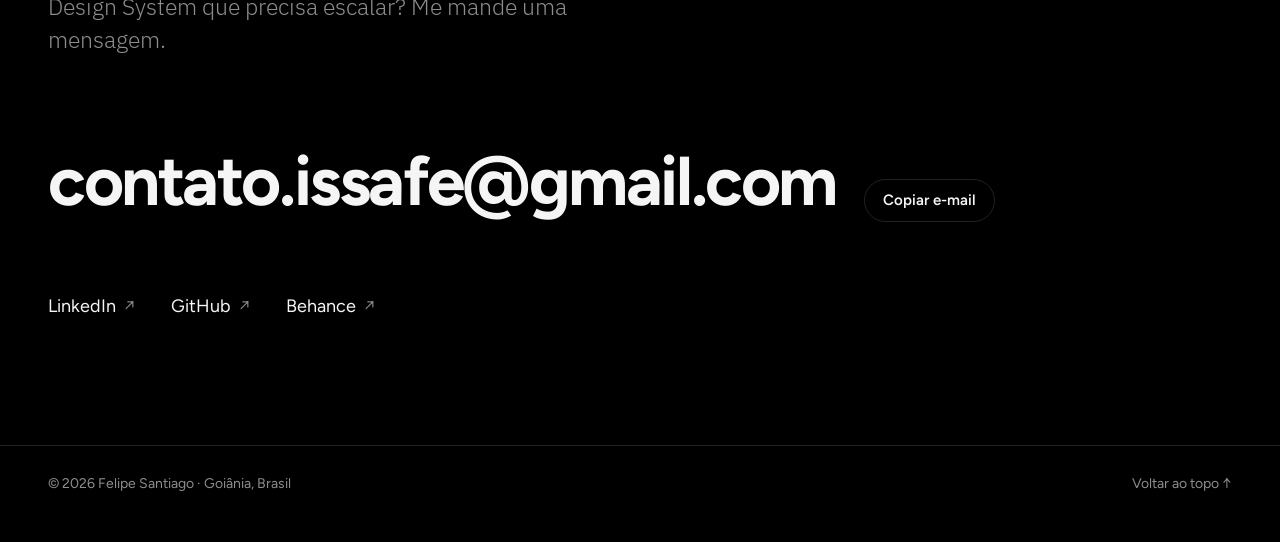
==== commit 38734ce3: "FitBank: vídeo do Digital Banking e case com material real - Vídeo de 40s: números do projeto, fluxo" ====
--- a/index.html
+++ b/index.html
@@ -134,7 +134,7 @@
         <p class="desc" data-en="The visual and operational foundation of a digital bank on mobile and web, as its sole designer.">A base visual e operacional de um banco digital em mobile e web, como único designer da frente.</p>
       </div>
       <a class="media media-link" href="projetos/fitbank.html" aria-label="Ver projeto: FitBank" data-pt-label="Ver projeto: FitBank" data-en-label="View project: FitBank">
-        <div class="cover cover--fitbank"><span class="c-tags" data-en="Fintech · Digital Banking">Fintech · Digital Banking</span><span class="c-art"><svg viewBox="0 0 460 340" aria-hidden="true"><rect x="26" y="22" width="58" height="58" rx="12" fill="#f5f3ff" opacity="1"/><rect x="96" y="22" width="58" height="58" rx="12" fill="#ddd6fe" opacity="1"/><rect x="166" y="22" width="58" height="58" rx="12" fill="#c4b5fd" opacity="1"/><rect x="236" y="22" width="58" height="58" rx="12" fill="#a78bfa" opacity="1"/><rect x="306" y="22" width="58" height="58" rx="12" fill="#7c3aed" opacity="1" class="c-pulse"/><rect x="376" y="22" width="58" height="58" rx="12" fill="#4c1d95" opacity="1"/><rect x="26" y="92" width="58" height="58" rx="12" fill="#f5f3ff" opacity="0.78"/><rect x="96" y="92" width="58" height="58" rx="12" fill="#ddd6fe" opacity="0.78"/><rect x="166" y="92" width="58" height="58" rx="12" fill="#c4b5fd" opacity="0.78"/><rect x="236" y="92" width="58" height="58" rx="12" fill="#a78bfa" opacity="0.78"/><rect x="306" y="92" width="58" height="58" rx="12" fill="#7c3aed" opacity="0.78"/><rect x="376" y="92" width="58" height="58" rx="12" fill="#4c1d95" opacity="0.78"/><rect x="26" y="162" width="58" height="58" rx="12" fill="#f5f3ff" opacity="0.56"/><rect x="96" y="162" width="58" height="58" rx="12" fill="#ddd6fe" opacity="0.56" class="c-pulse"/><rect x="166" y="162" width="58" height="58" rx="12" fill="#c4b5fd" opacity="0.56"/><rect x="236" y="162" width="58" height="58" rx="12" fill="#a78bfa" opacity="0.56"/><rect x="306" y="162" width="58" height="58" rx="12" fill="#7c3aed" opacity="0.56"/><rect x="376" y="162" width="58" height="58" rx="12" fill="#4c1d95" opacity="0.56"/><rect x="26" y="232" width="58" height="58" rx="12" fill="#f5f3ff" opacity="0.34"/><rect x="96" y="232" width="58" height="58" rx="12" fill="#ddd6fe" opacity="0.34"/><rect x="166" y="232" width="58" height="58" rx="12" fill="#c4b5fd" opacity="0.34"/><rect x="236" y="232" width="58" height="58" rx="12" fill="#a78bfa" opacity="0.34"/><rect x="306" y="232" width="58" height="58" rx="12" fill="#7c3aed" opacity="0.34"/><rect x="376" y="232" width="58" height="58" rx="12" fill="#4c1d95" opacity="0.34"/><g class="c-float d2"><rect x="214" y="196" width="226" height="128" rx="18" fill="#fff"/><rect x="236" y="218" width="110" height="10" rx="5" fill="#1e1446" opacity=".85"/><rect x="236" y="238" width="160" height="8" rx="4" fill="#1e1446" opacity=".25"/><rect x="236" y="274" width="104" height="32" rx="10" fill="#7c3aed"/><rect x="254" y="286" width="68" height="8" rx="4" fill="#fff"/><rect x="364" y="279" width="50" height="24" rx="12" fill="#7c3aed"/><circle cx="402" cy="291" r="9" fill="#fff"/></g><g class="c-float d3"><rect x="40" y="250" width="140" height="44" rx="12" fill="#1e1446" stroke="#a78bfa" stroke-width="1.5"/><circle cx="64" cy="272" r="8" fill="#a78bfa"/><rect x="82" y="268" width="80" height="8" rx="4" fill="#ddd6fe"/></g></svg></span><span class="c-title">FitBank<small data-en="Digital Banking and the CUBE UI kit">Digital Banking e o UI kit CUBE</small></span></div>
+        <video src="assets/fitbank.mp4" poster="assets/fitbank-poster.jpg" autoplay muted loop playsinline preload="metadata"></video>
         <span class="view-cursor" aria-hidden="true"><span data-en="View project">Ver projeto</span> <i>→</i></span>
       </a>
     </section>
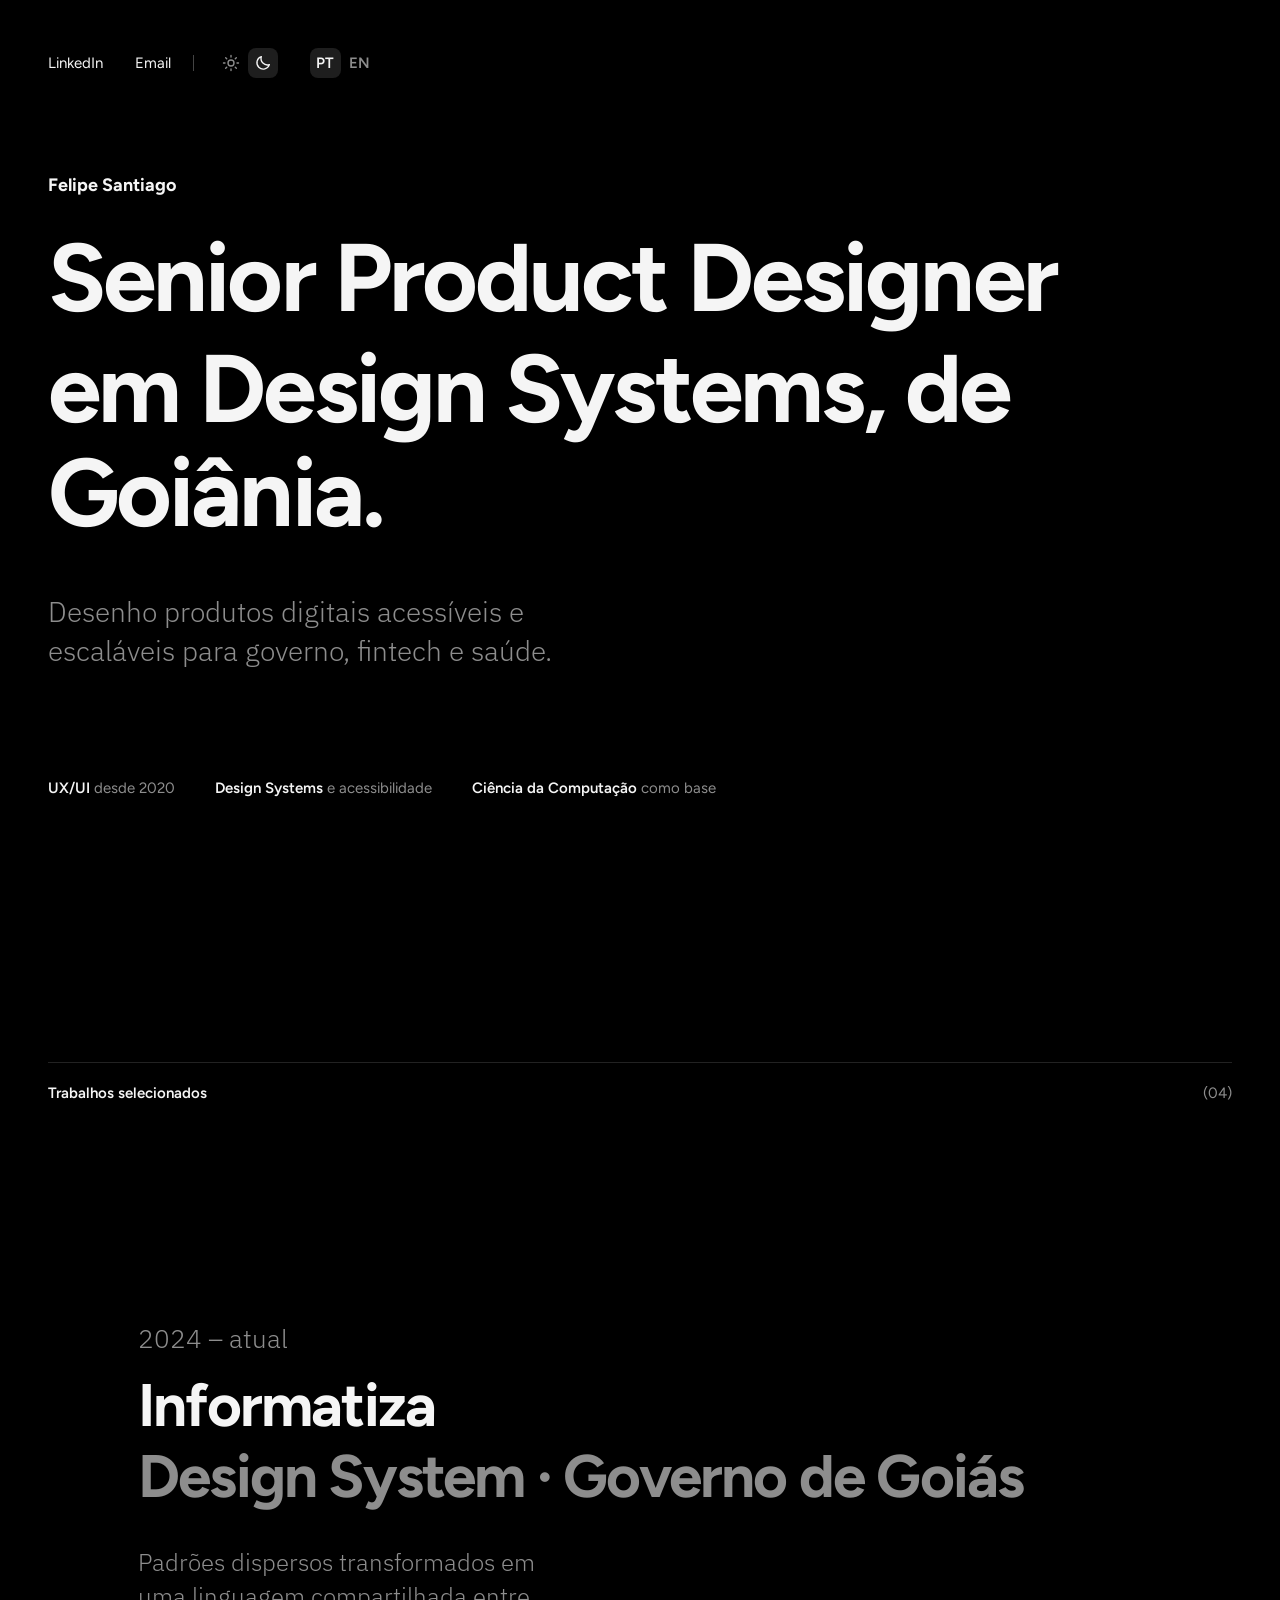
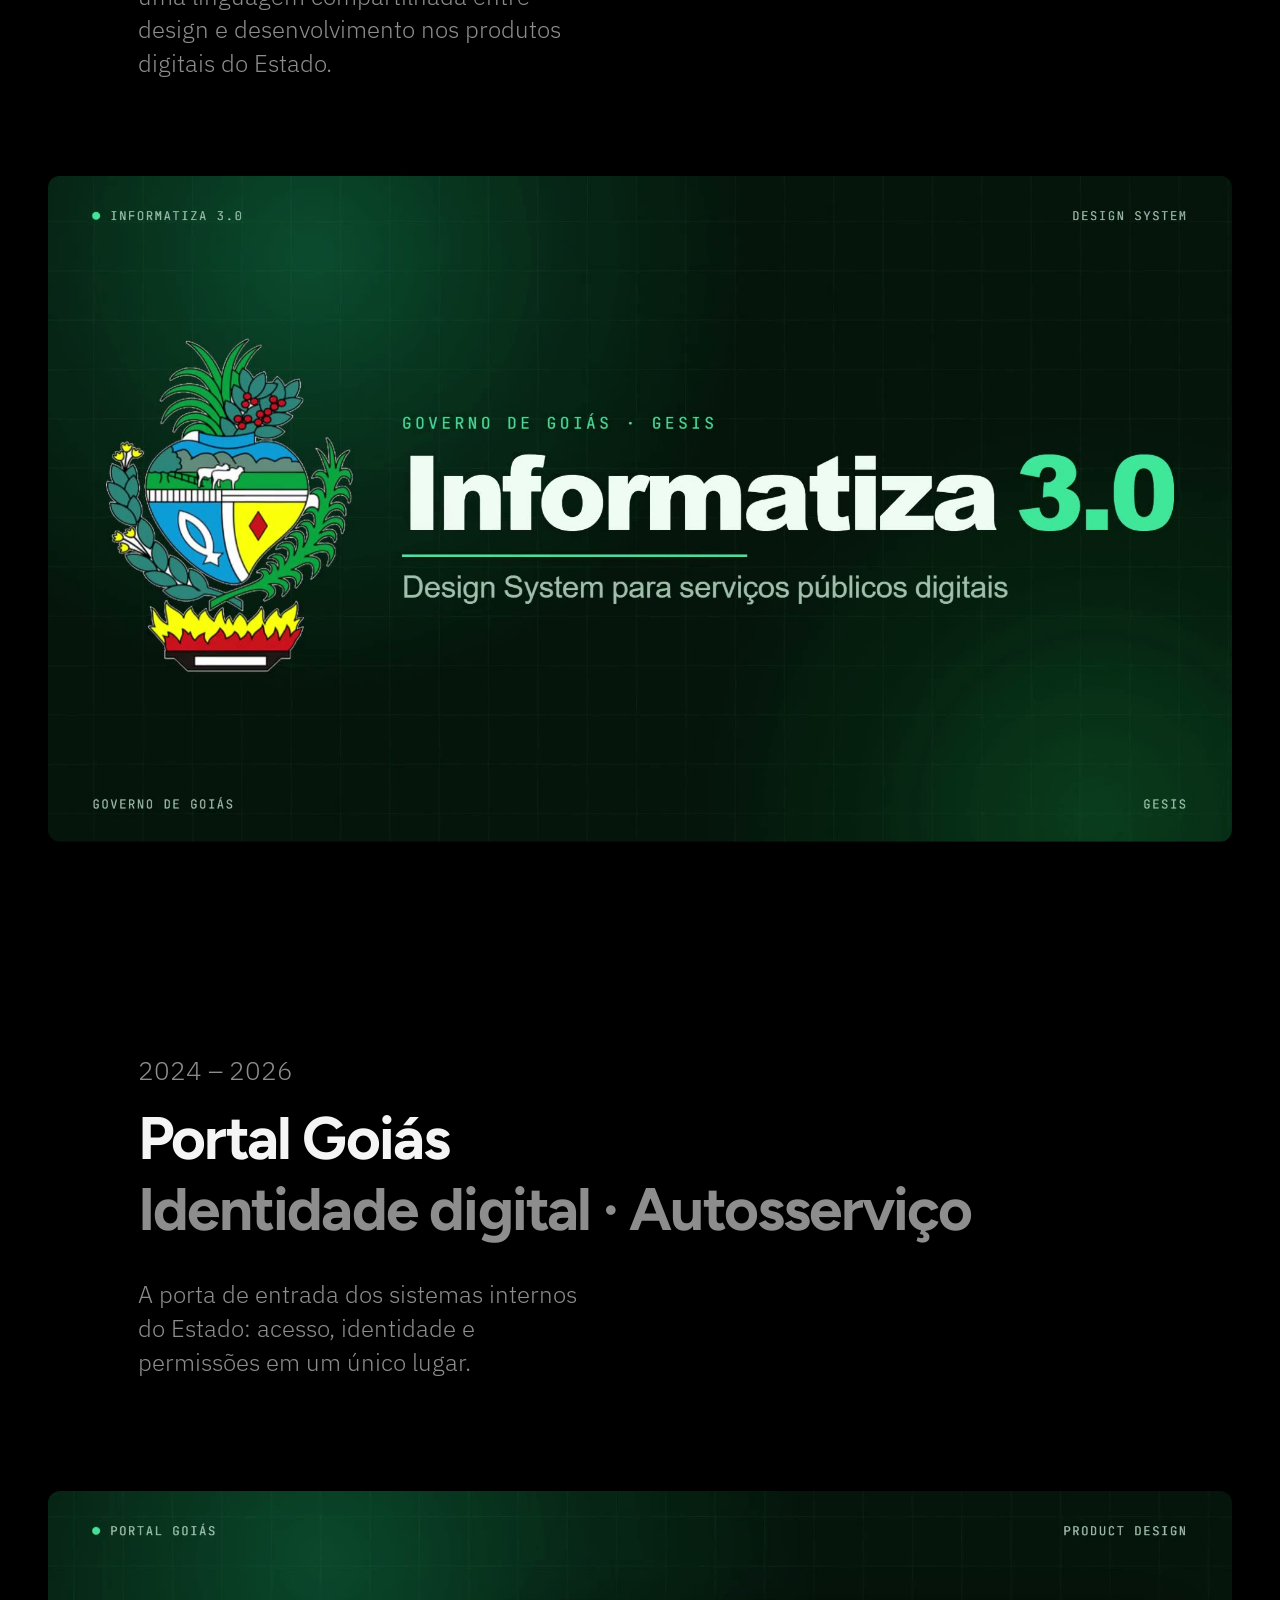
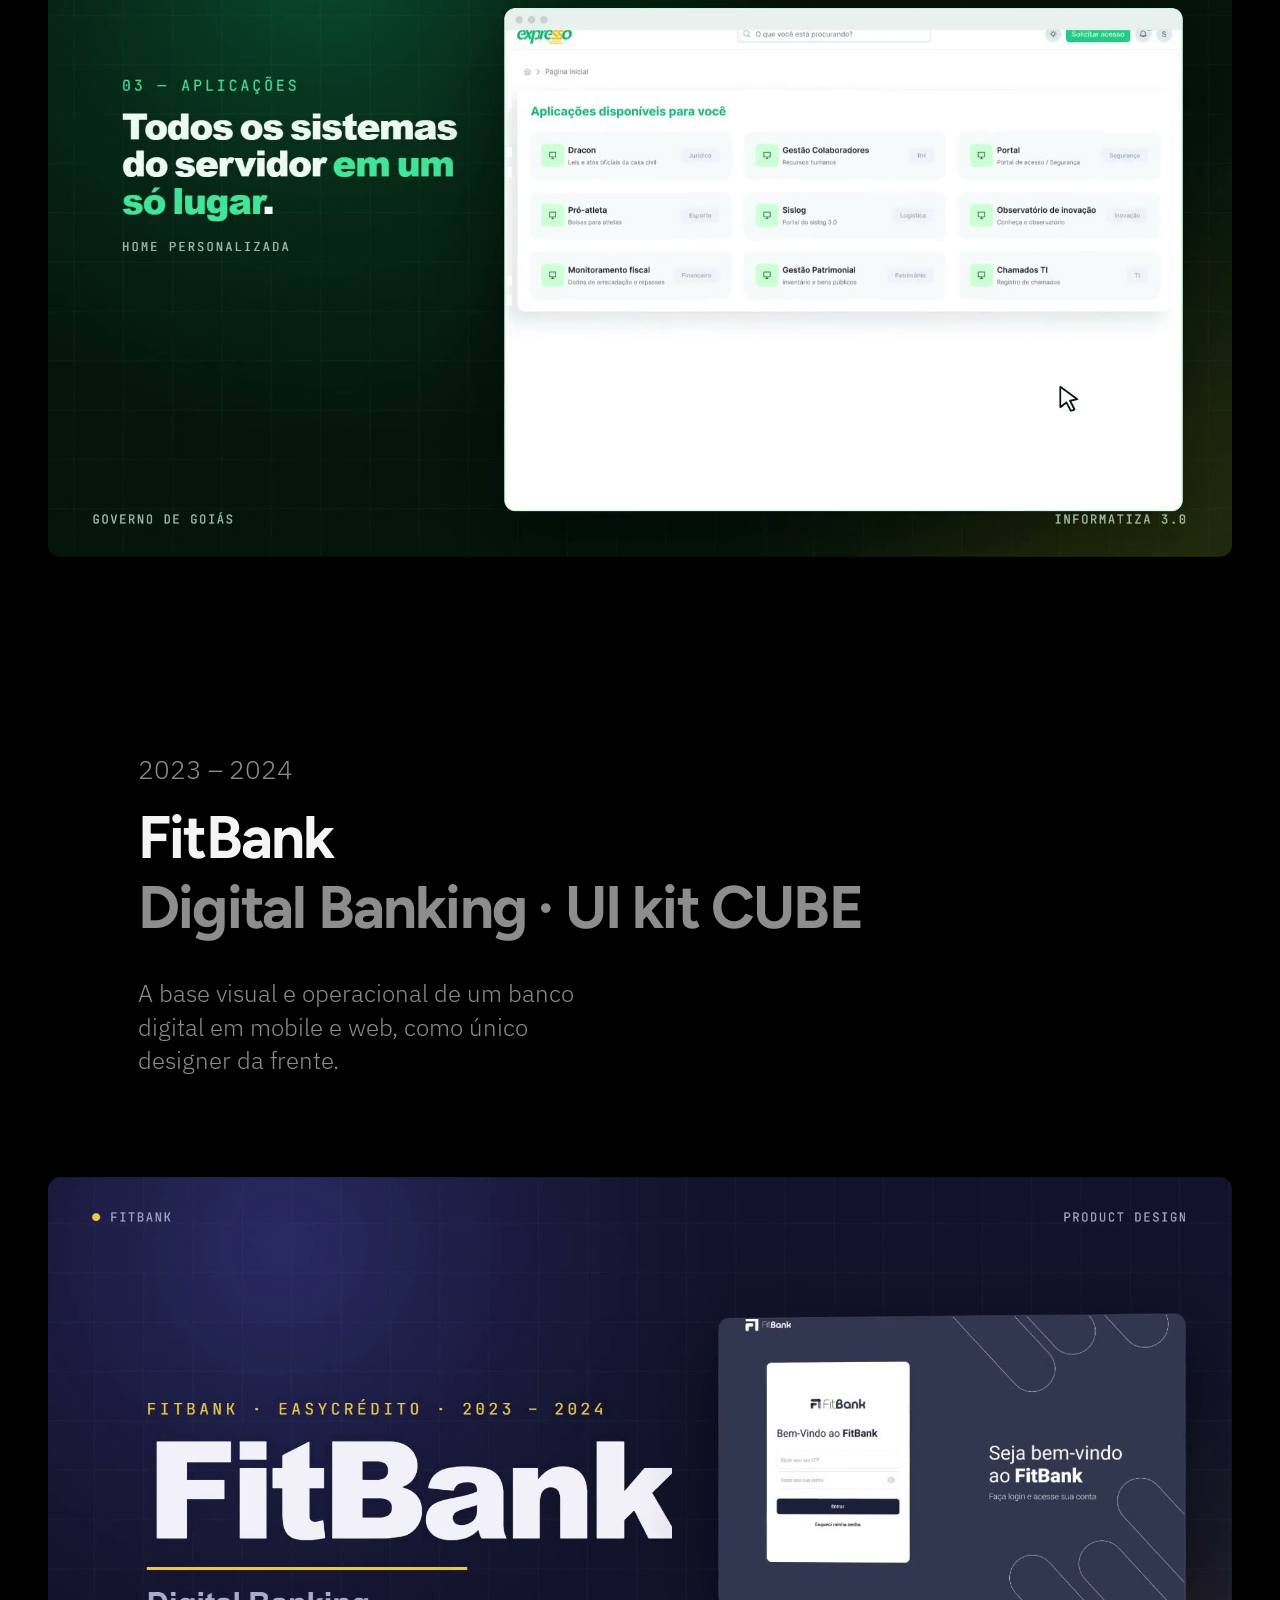
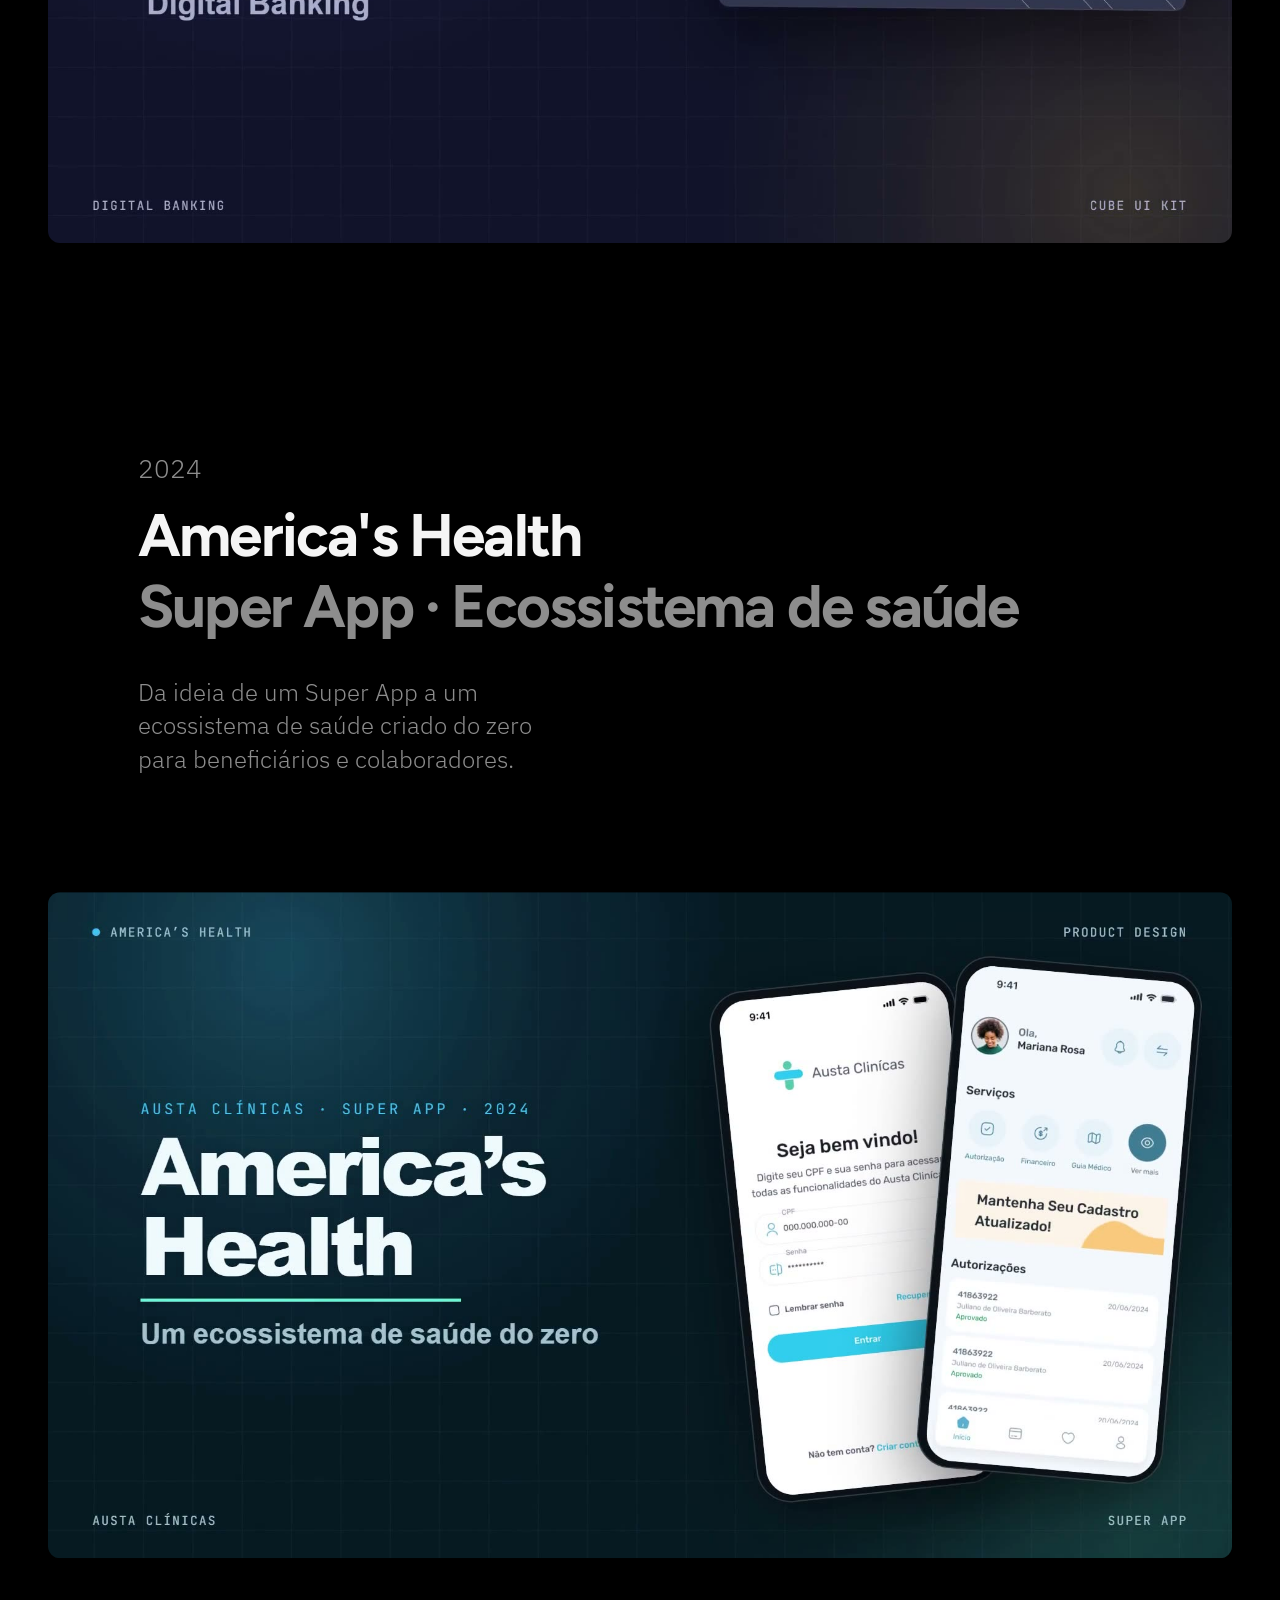
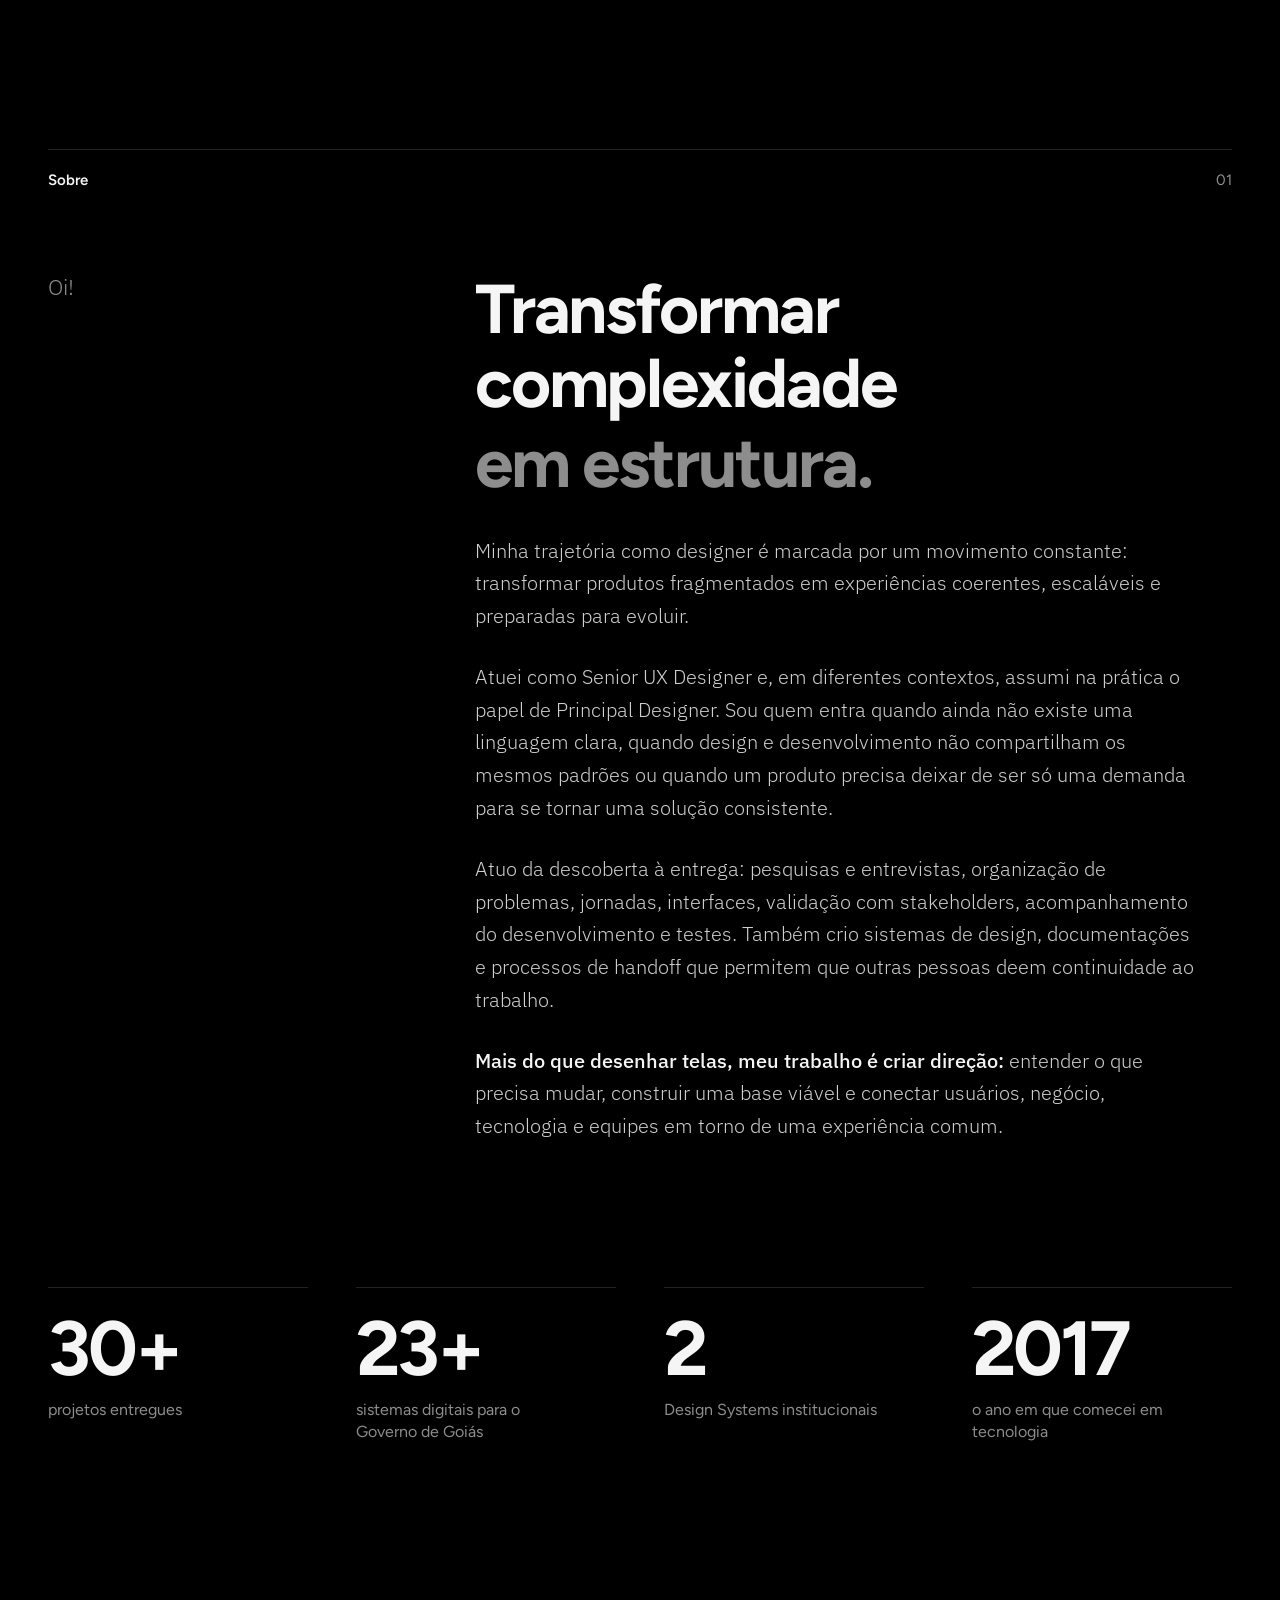
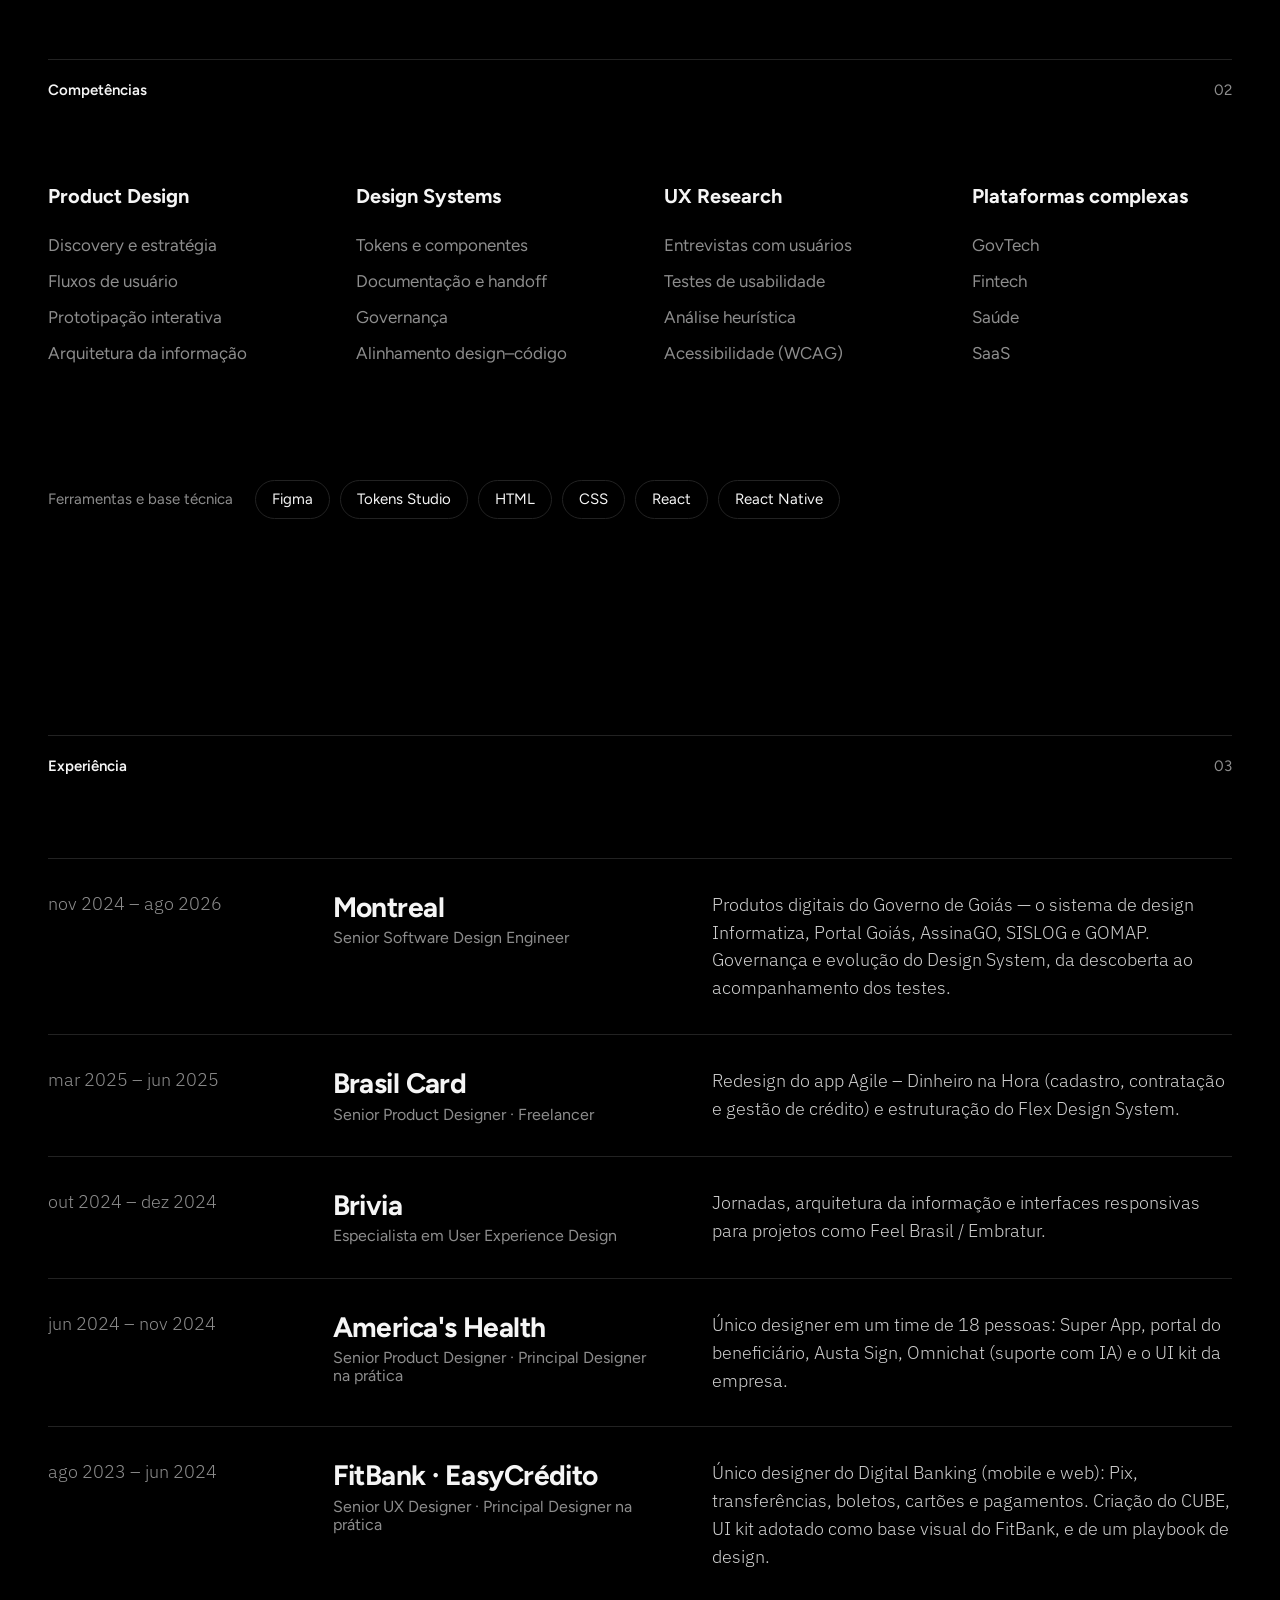
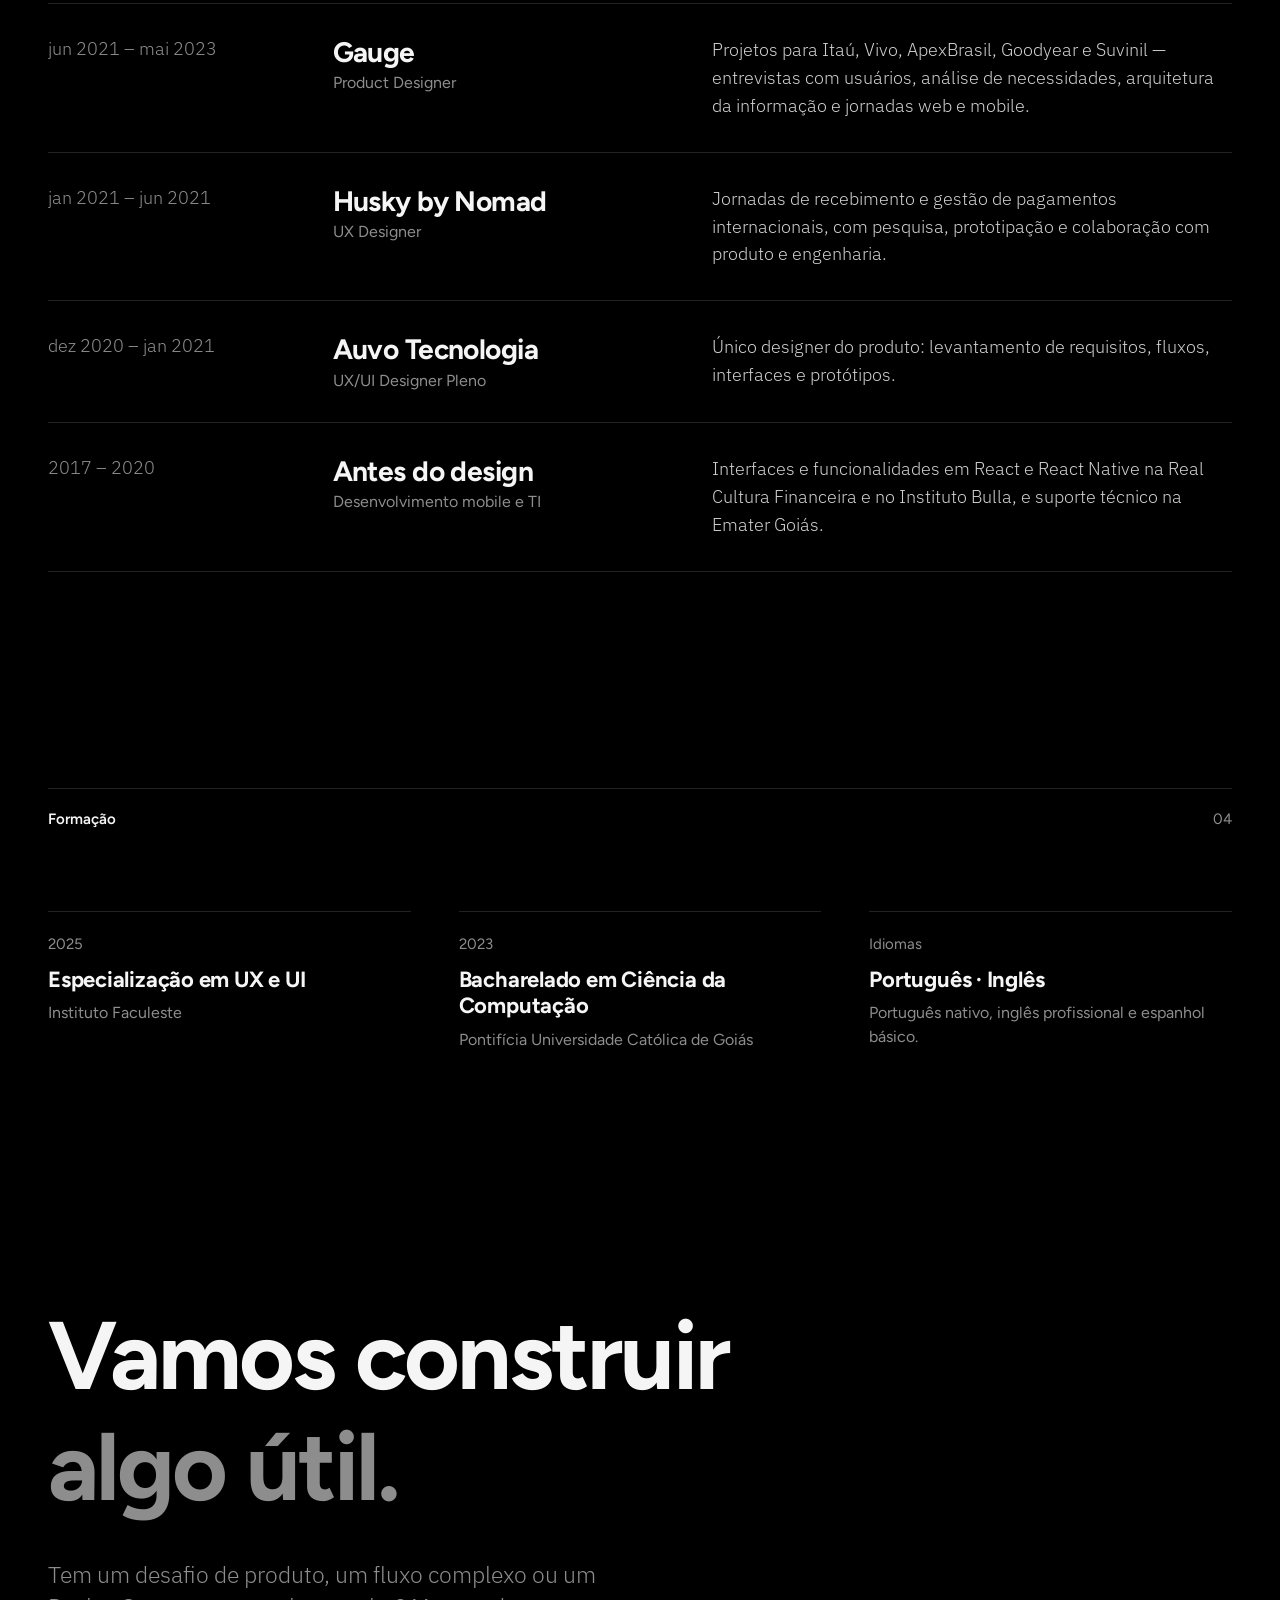
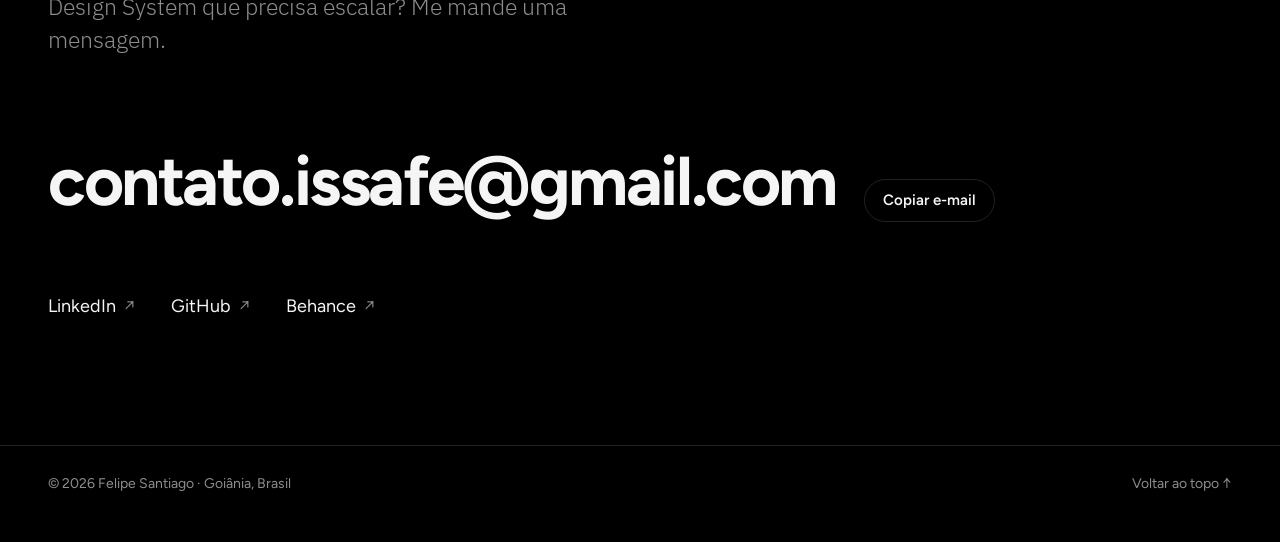
==== commit a5fba732: "America's Health: vídeo do Super App e case com material real - Vídeo de 40s: pesquisa (4 personas, " ====
--- a/index.html
+++ b/index.html
@@ -149,7 +149,7 @@
         <p class="desc" data-en="From the idea of a Super App to a healthcare ecosystem built from scratch for members and staff.">Da ideia de um Super App a um ecossistema de saúde criado do zero para beneficiários e colaboradores.</p>
       </div>
       <a class="media media-link" href="projetos/austa-clinicas.html" aria-label="Ver projeto: America's Health" data-pt-label="Ver projeto: America's Health" data-en-label="View project: America's Health">
-        <div class="cover cover--austa"><span class="c-tags" data-en="Healthcare · Super App">Saúde · Super App</span><span class="c-art"><svg viewBox="0 0 460 340" aria-hidden="true"><rect x="10" y="30" width="200" height="200" rx="16" fill="rgba(255,255,255,.08)" stroke="rgba(255,255,255,.35)" stroke-width="1.5"/><rect x="30" y="50" width="90" height="10" rx="5" fill="rgba(255,255,255,.8)"/><circle cx="38" cy="92" r="3.5" fill="rgba(255,255,255,0.75)"/><circle cx="62" cy="92" r="3.5" fill="rgba(255,255,255,0.75)"/><circle cx="86" cy="92" r="3.5" fill="rgba(255,255,255,0.75)"/><circle cx="110" cy="92" r="3.5" fill="rgba(255,255,255,0.75)"/><circle cx="134" cy="92" r="3.5" fill="rgba(255,255,255,0.75)"/><circle cx="158" cy="92" r="3.5" fill="rgba(255,255,255,0.75)"/><circle cx="182" cy="92" r="3.5" fill="rgba(255,255,255,0.75)"/><circle cx="38" cy="120" r="3.5" fill="rgba(255,255,255,0.75)"/><circle cx="62" cy="120" r="3.5" fill="rgba(255,255,255,0.75)"/><circle cx="86" cy="120" r="3.5" fill="rgba(255,255,255,0.75)"/><circle cx="110" cy="120" r="3.5" fill="rgba(255,255,255,0.75)"/><circle cx="134" cy="120" r="3.5" fill="rgba(255,255,255,0.75)"/><circle cx="158" cy="120" r="3.5" fill="rgba(255,255,255,0.75)"/><circle cx="182" cy="120" r="3.5" fill="rgba(255,255,255,0.75)"/><circle cx="38" cy="148" r="3.5" fill="rgba(255,255,255,0.75)"/><circle cx="62" cy="148" r="3.5" fill="rgba(255,255,255,0.75)"/><circle cx="86" cy="148" r="3.5" fill="rgba(255,255,255,0.75)"/><circle cx="110" cy="148" r="3.5" fill="rgba(255,255,255,0.75)"/><circle cx="134" cy="148" r="16" fill="none" stroke="#5eead4" stroke-width="1.5" class="c-pulse"/><circle cx="134" cy="148" r="10" fill="#5eead4"/><circle cx="158" cy="148" r="3.5" fill="rgba(255,255,255,0.75)"/><circle cx="182" cy="148" r="3.5" fill="rgba(255,255,255,0.75)"/><circle cx="38" cy="176" r="3.5" fill="rgba(255,255,255,0.75)"/><circle cx="62" cy="176" r="3.5" fill="rgba(255,255,255,0.75)"/><circle cx="86" cy="176" r="3.5" fill="rgba(255,255,255,0.75)"/><circle cx="110" cy="176" r="3.5" fill="rgba(255,255,255,0.75)"/><circle cx="134" cy="176" r="3.5" fill="rgba(255,255,255,0.75)"/><circle cx="158" cy="176" r="3.5" fill="rgba(255,255,255,0.75)"/><circle cx="182" cy="176" r="3.5" fill="rgba(255,255,255,0.75)"/><circle cx="38" cy="204" r="3.5" fill="rgba(255,255,255,0.75)"/><circle cx="62" cy="204" r="3.5" fill="rgba(255,255,255,0.75)"/><circle cx="86" cy="204" r="3.5" fill="rgba(255,255,255,0.75)"/><circle cx="110" cy="204" r="3.5" fill="rgba(255,255,255,0.3)"/><circle cx="134" cy="204" r="3.5" fill="rgba(255,255,255,0.3)"/><circle cx="158" cy="204" r="3.5" fill="rgba(255,255,255,0.3)"/><circle cx="182" cy="204" r="3.5" fill="rgba(255,255,255,0.3)"/><g class="c-float"><rect x="236" y="30" width="214" height="56" rx="14" fill="rgba(255,255,255,.1)" stroke="rgba(255,255,255,.35)" stroke-width="1.5"/><circle cx="264" cy="58" r="13" fill="rgba(255,255,255,.35)"/><rect x="288" y="48" width="110" height="8" rx="4" fill="rgba(255,255,255,.7)" opacity=".9"/><rect x="288" y="63" width="70" height="7" rx="3.5" fill="rgba(255,255,255,.7)" opacity=".4"/><rect x="410" y="50" width="26" height="16" rx="8" fill="rgba(255,255,255,.2)"/></g><g class="c-float d2"><rect x="236" y="100" width="214" height="56" rx="14" fill="#fff" stroke="rgba(255,255,255,.35)" stroke-width="0"/><circle cx="264" cy="128" r="13" fill="#0f766e"/><rect x="288" y="118" width="96" height="8" rx="4" fill="#06343a" opacity=".9"/><rect x="288" y="133" width="70" height="7" rx="3.5" fill="#06343a" opacity=".4"/><rect x="410" y="120" width="26" height="16" rx="8" fill="#5eead4"/></g><g class="c-float d3"><rect x="236" y="170" width="214" height="56" rx="14" fill="rgba(255,255,255,.1)" stroke="rgba(255,255,255,.35)" stroke-width="1.5"/><circle cx="264" cy="198" r="13" fill="rgba(255,255,255,.35)"/><rect x="288" y="188" width="82" height="8" rx="4" fill="rgba(255,255,255,.7)" opacity=".9"/><rect x="288" y="203" width="70" height="7" rx="3.5" fill="rgba(255,255,255,.7)" opacity=".4"/><rect x="410" y="190" width="26" height="16" rx="8" fill="rgba(255,255,255,.2)"/></g><path class="c-draw" d="M250 300c14-28 30 8 44-8s20-30 34-6 18 14 32-4 20-16 34 2 18 10 40-6" fill="none" stroke="#5eead4" stroke-width="2.5" stroke-linecap="round"/><rect x="250" y="316" width="190" height="1.5" fill="rgba(255,255,255,.35)"/></svg></span><span class="c-title">America's Health<small data-en="A healthcare ecosystem from scratch">Um ecossistema de saúde do zero</small></span></div>
+        <video src="assets/americas-health.mp4" poster="assets/americas-health-poster.jpg" autoplay muted loop playsinline preload="metadata"></video>
         <span class="view-cursor" aria-hidden="true"><span data-en="View project">Ver projeto</span> <i>→</i></span>
       </a>
     </section>
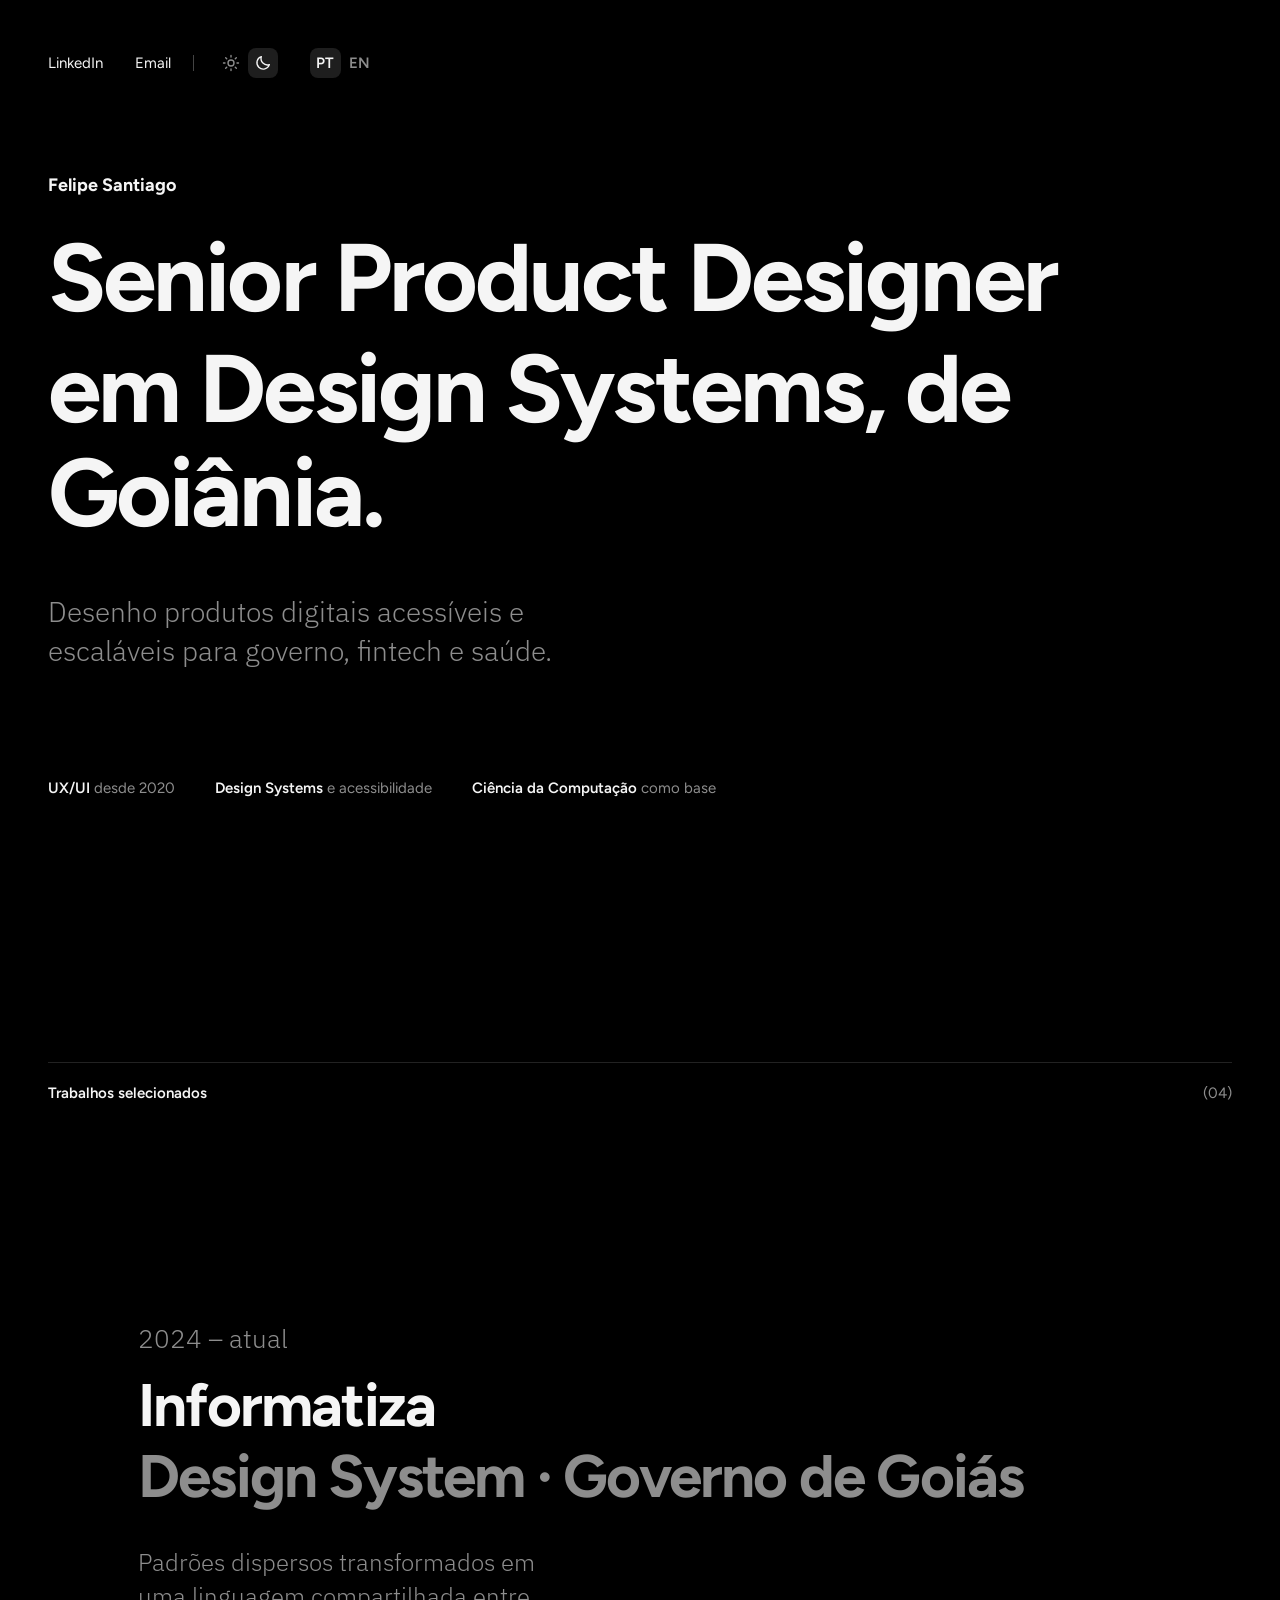
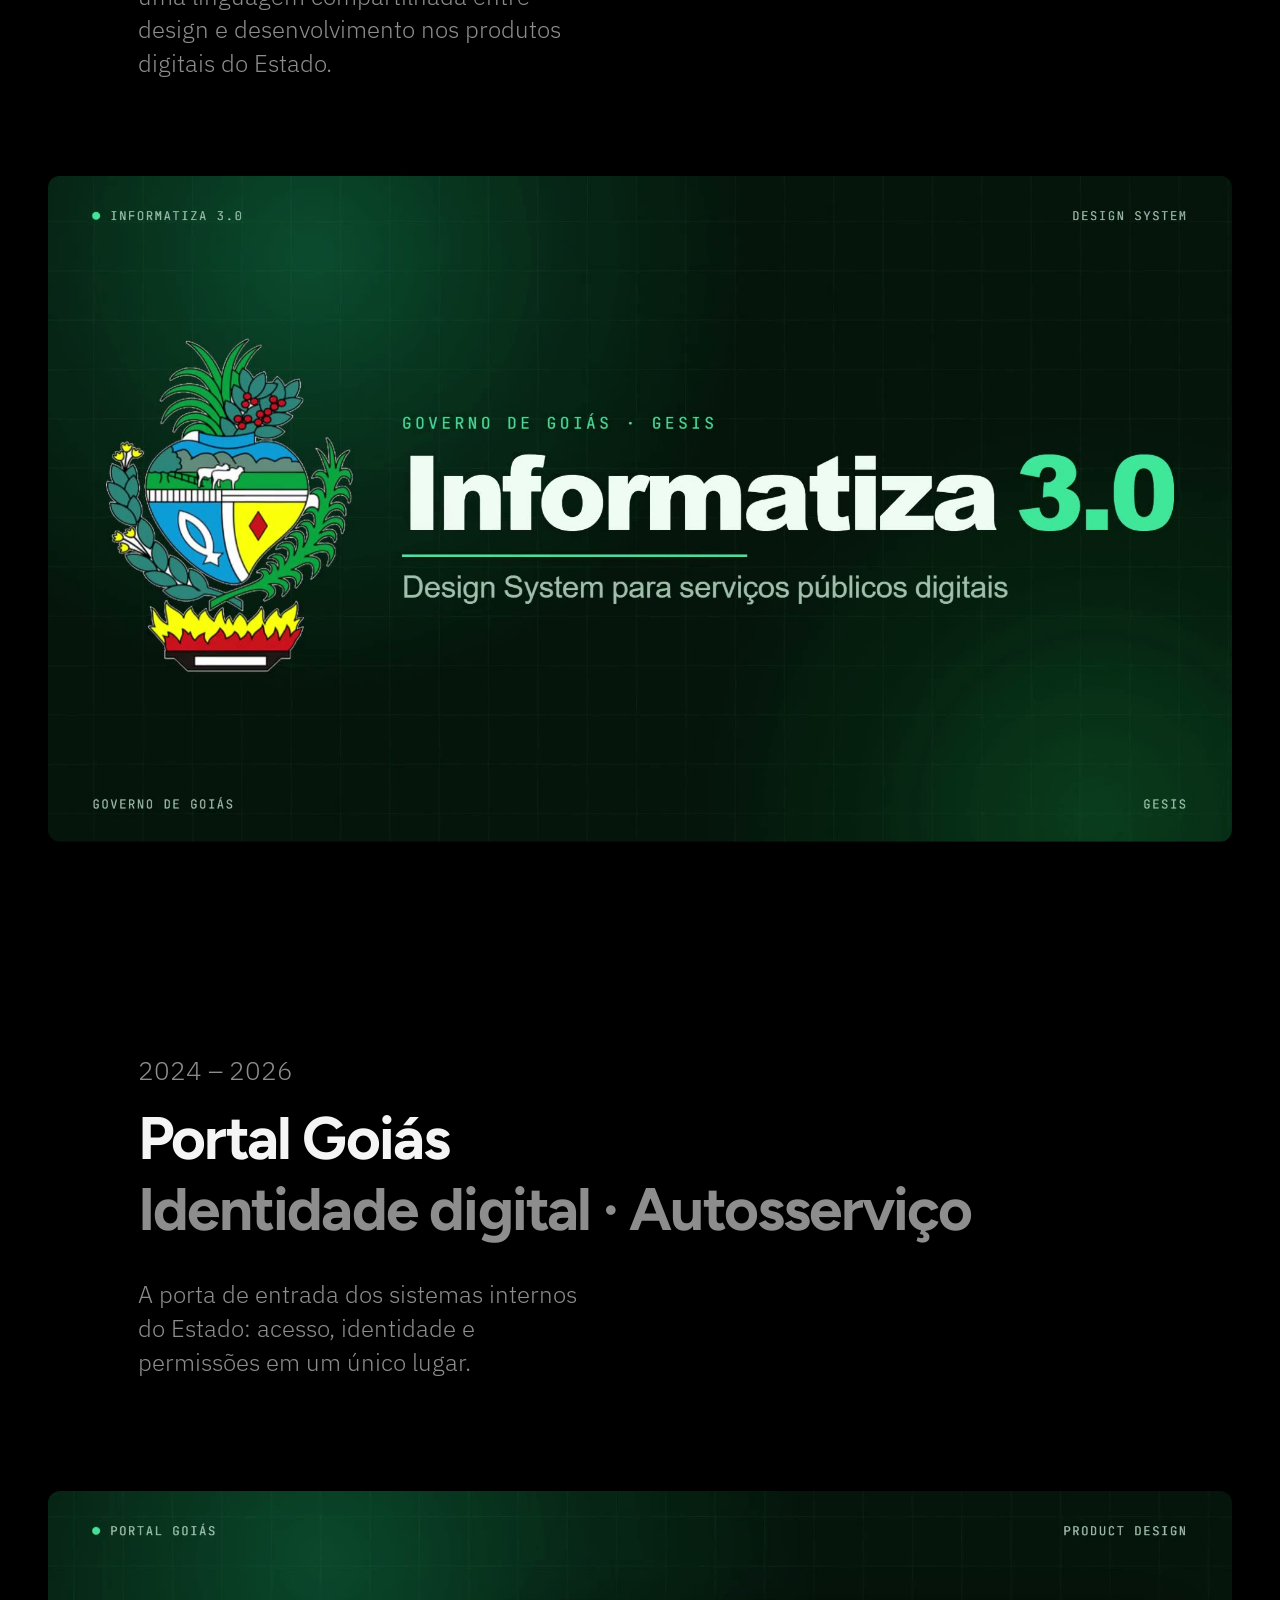
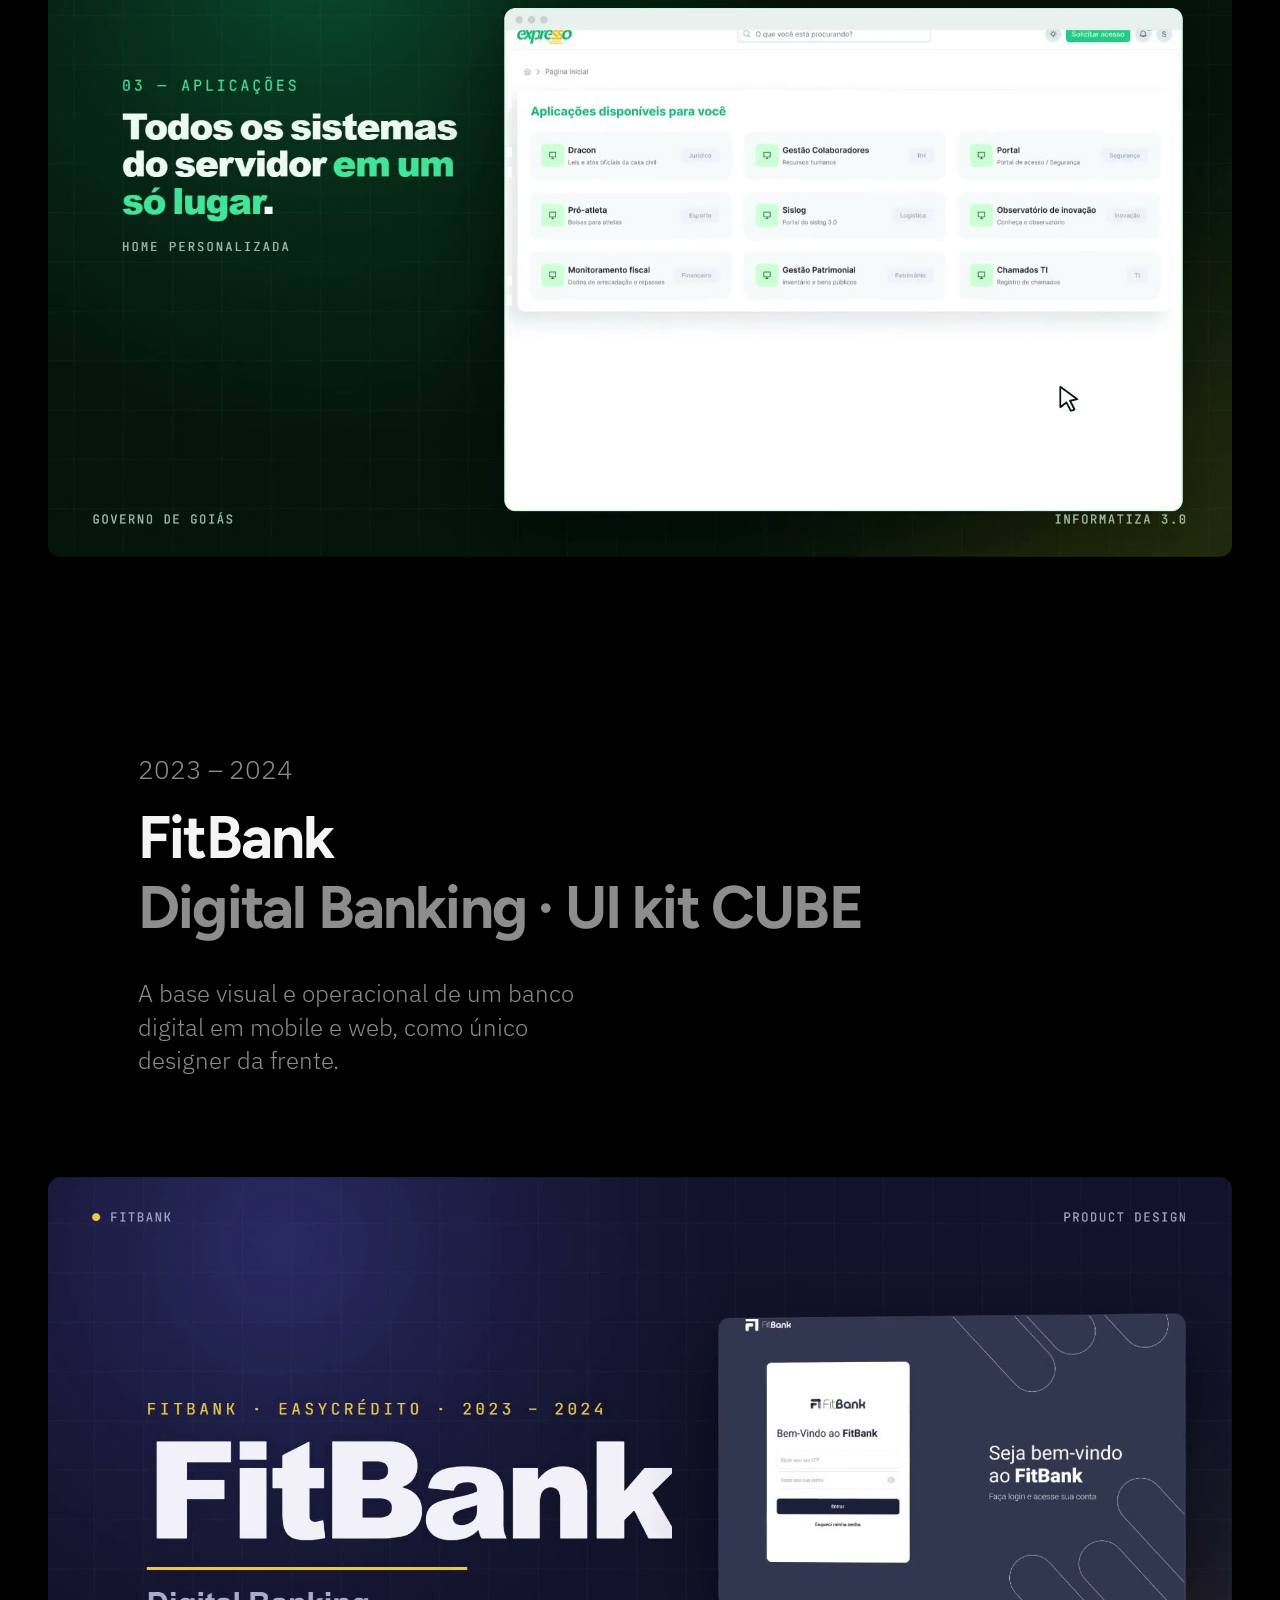
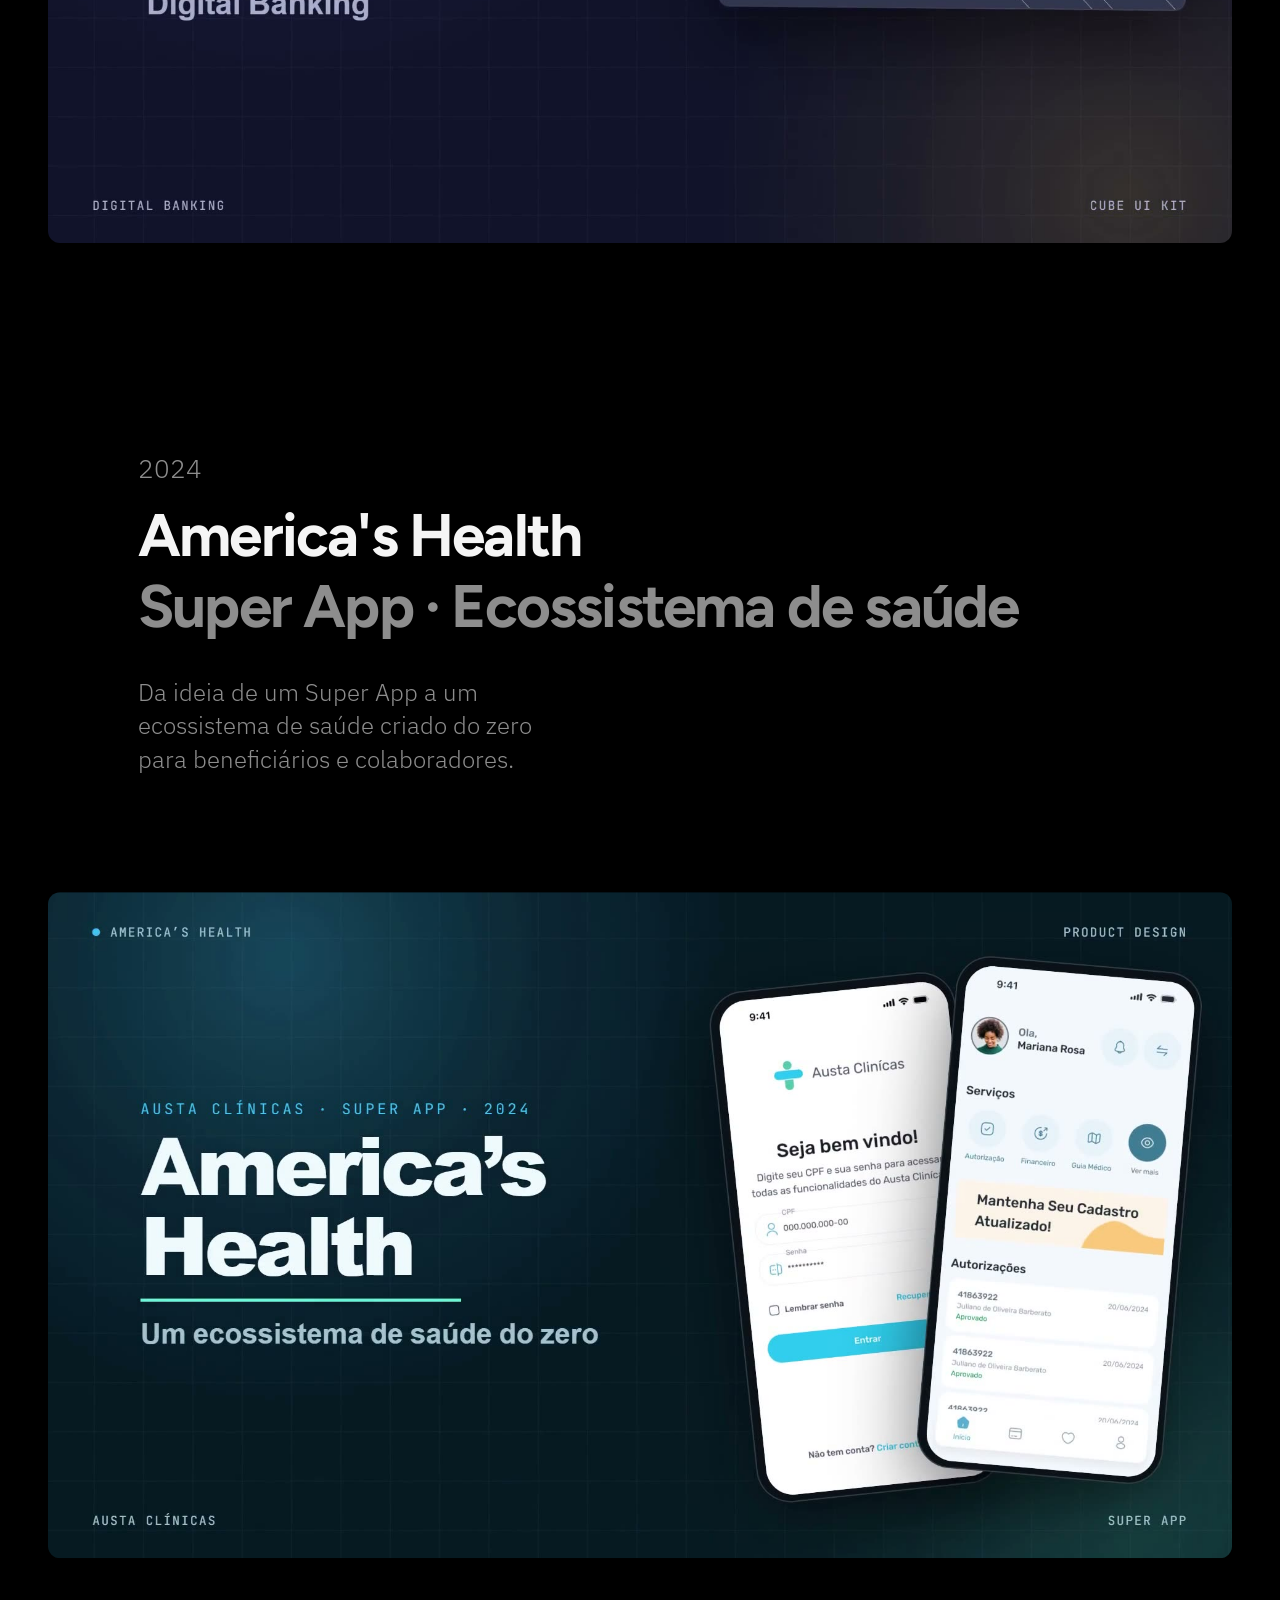
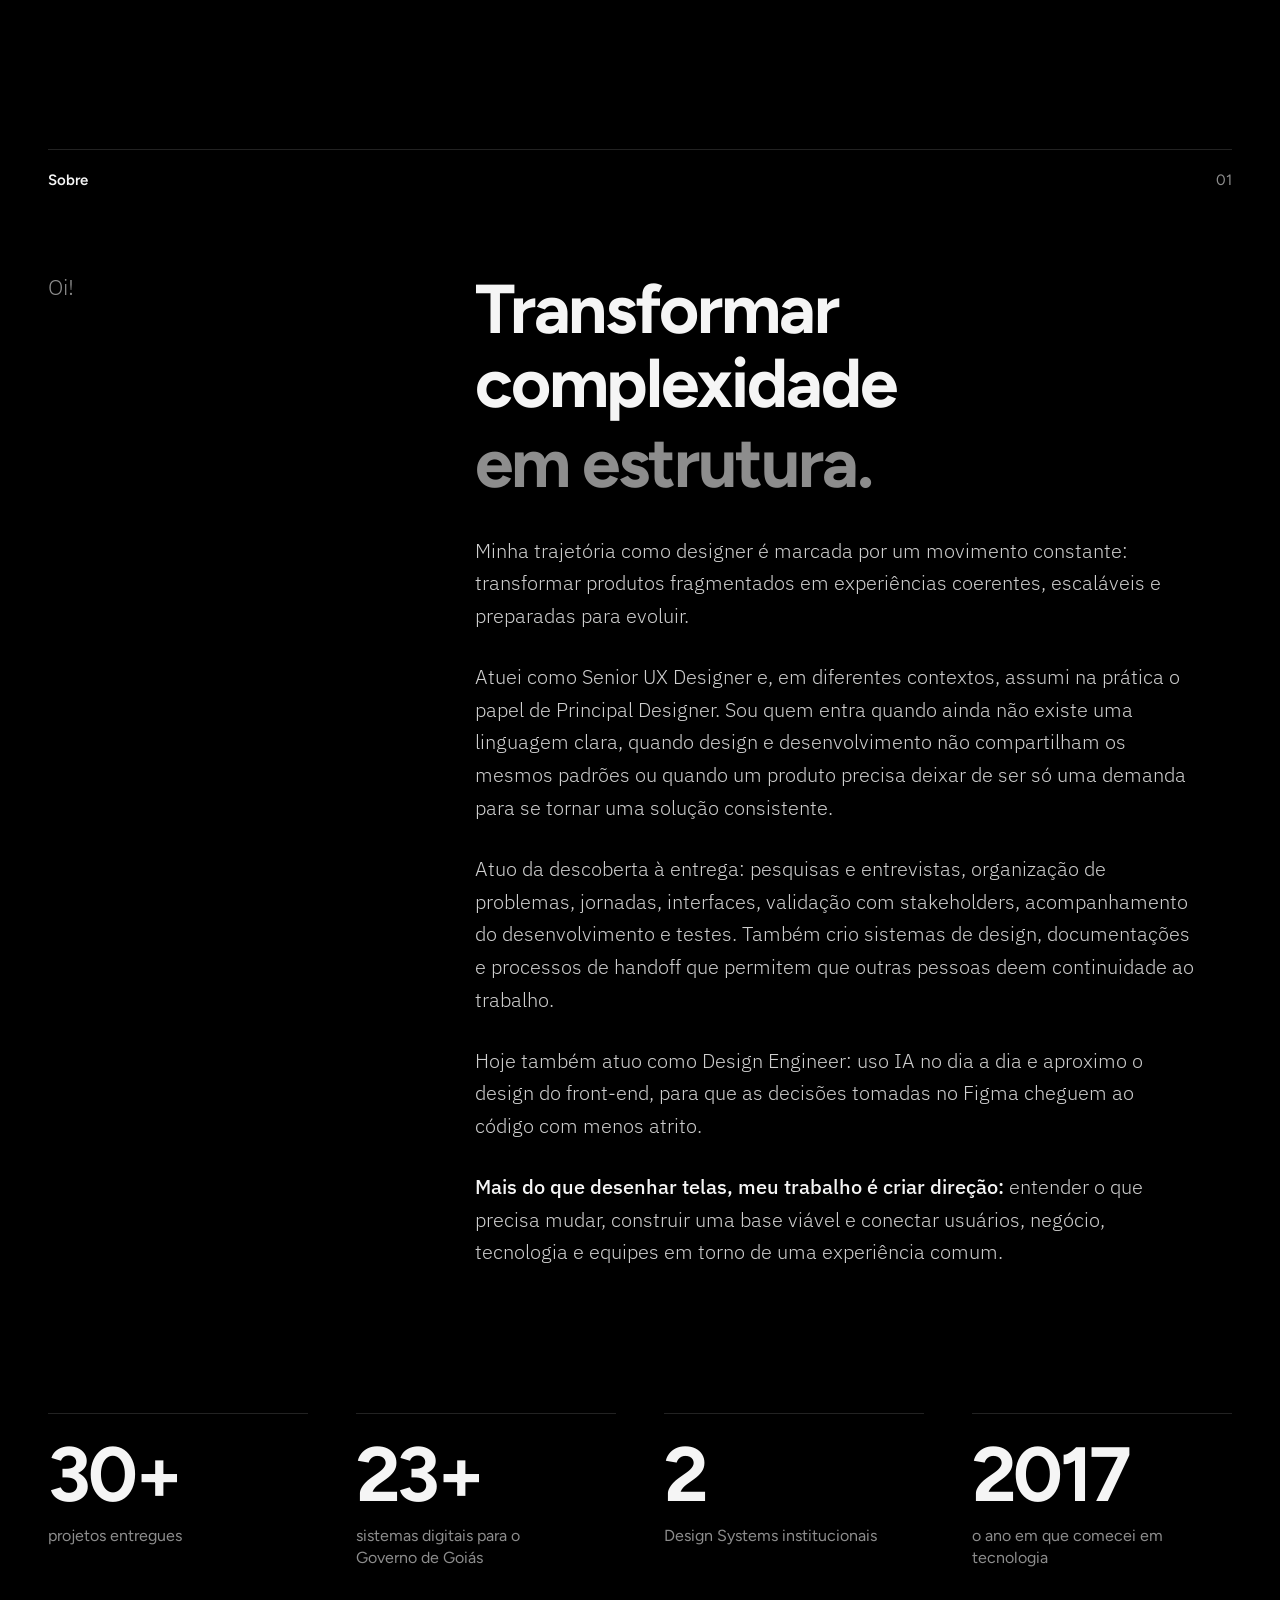
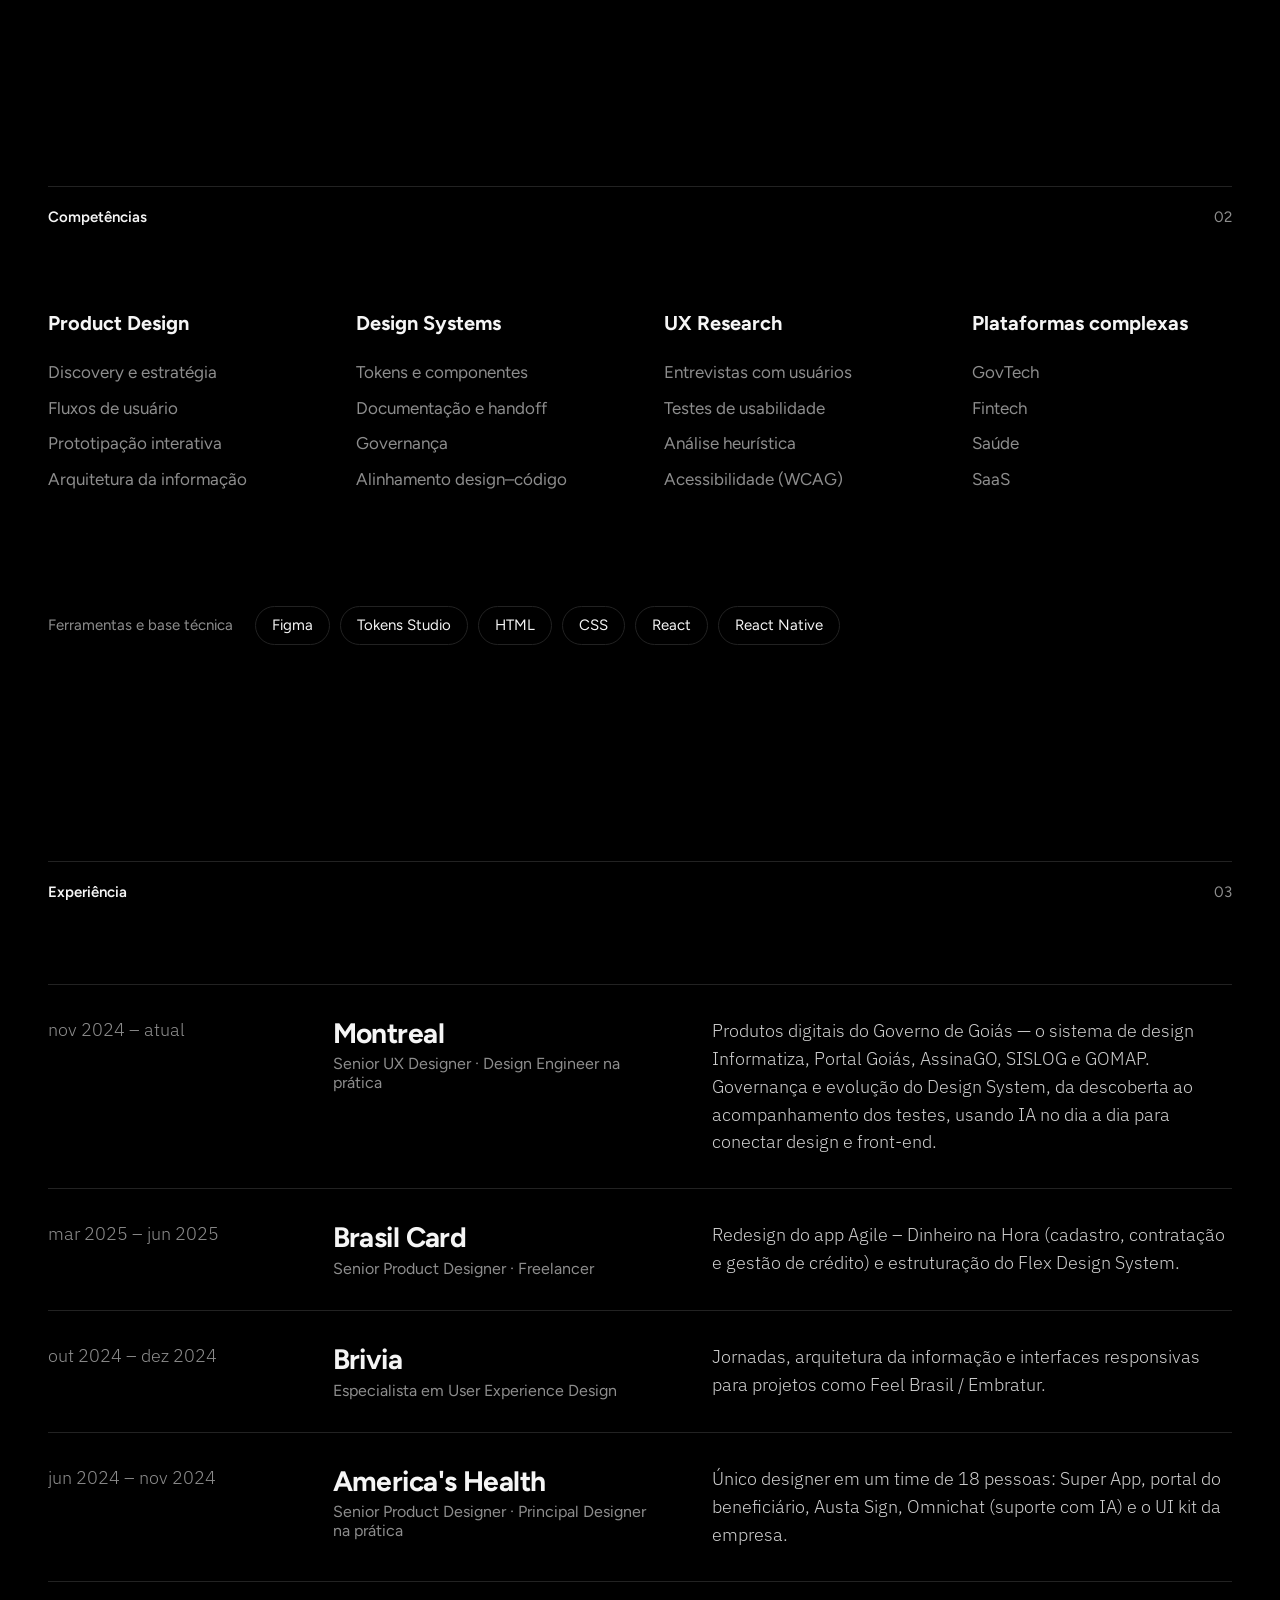
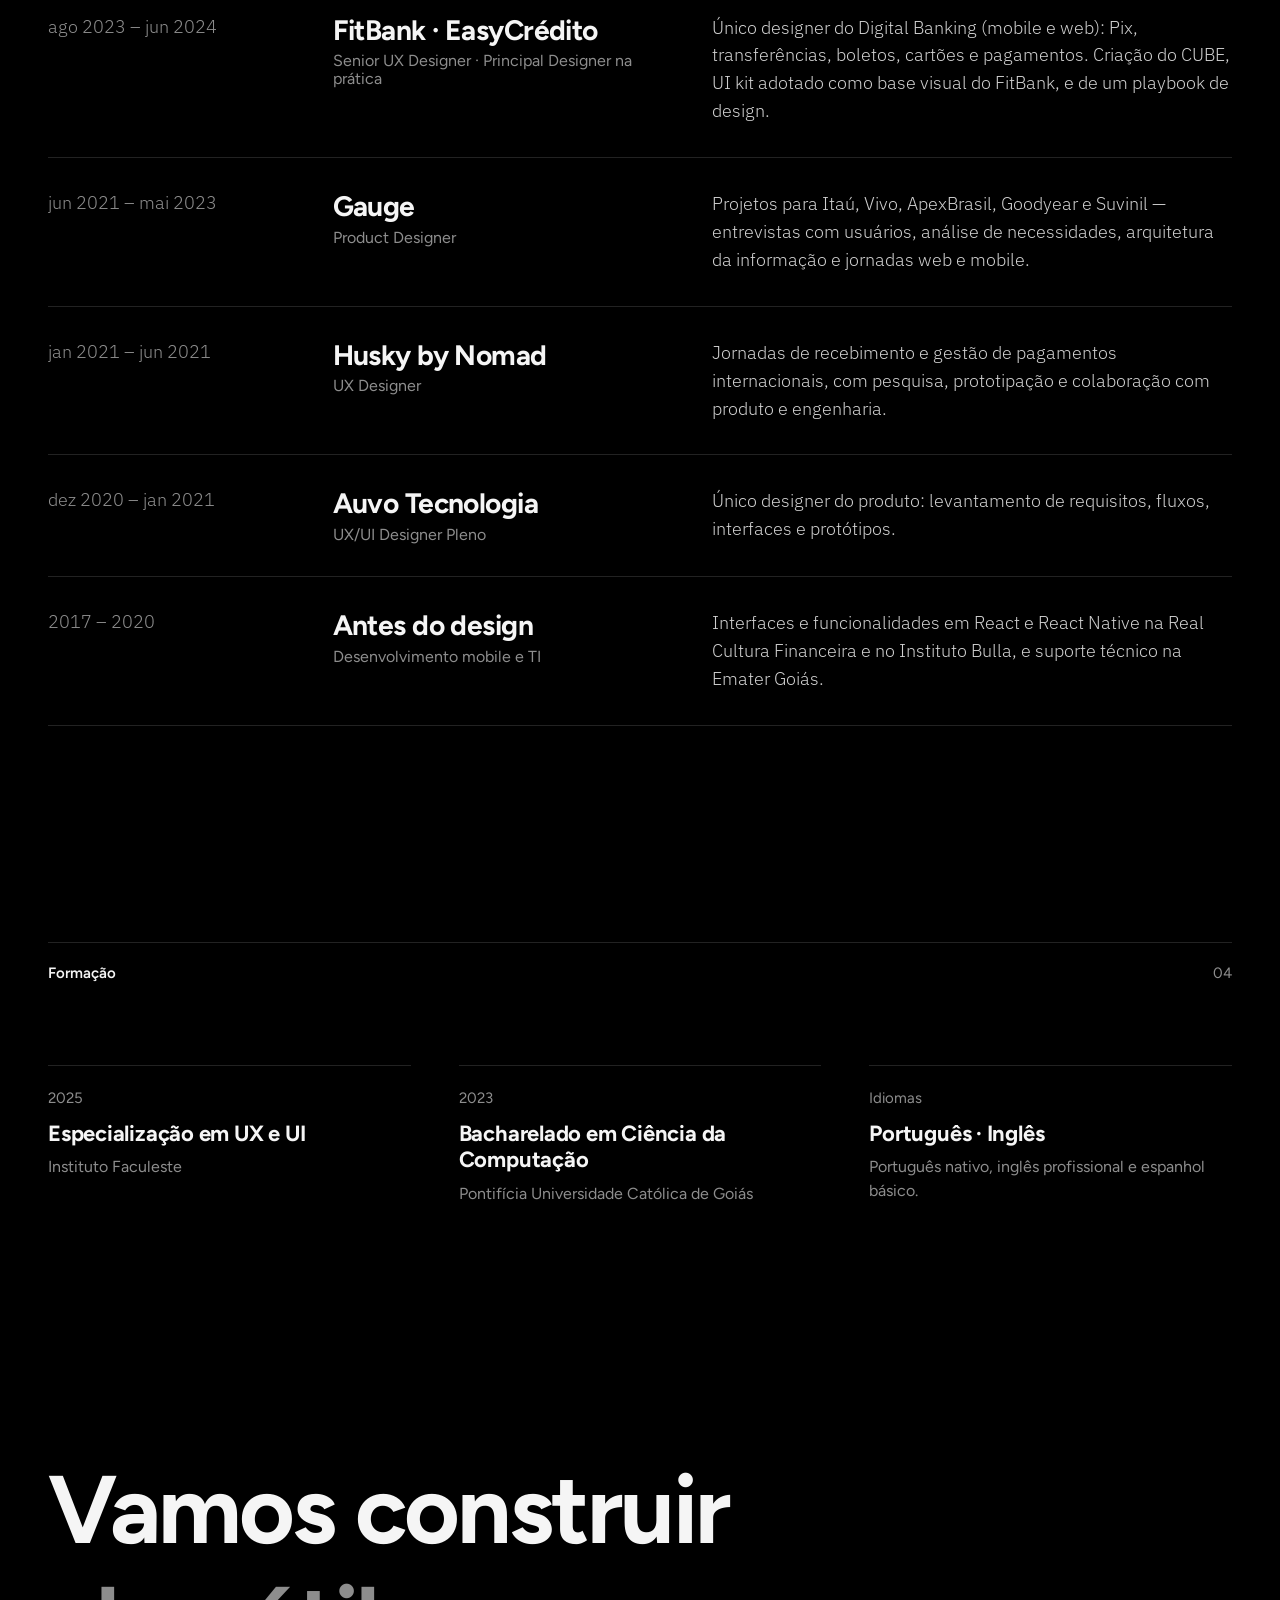
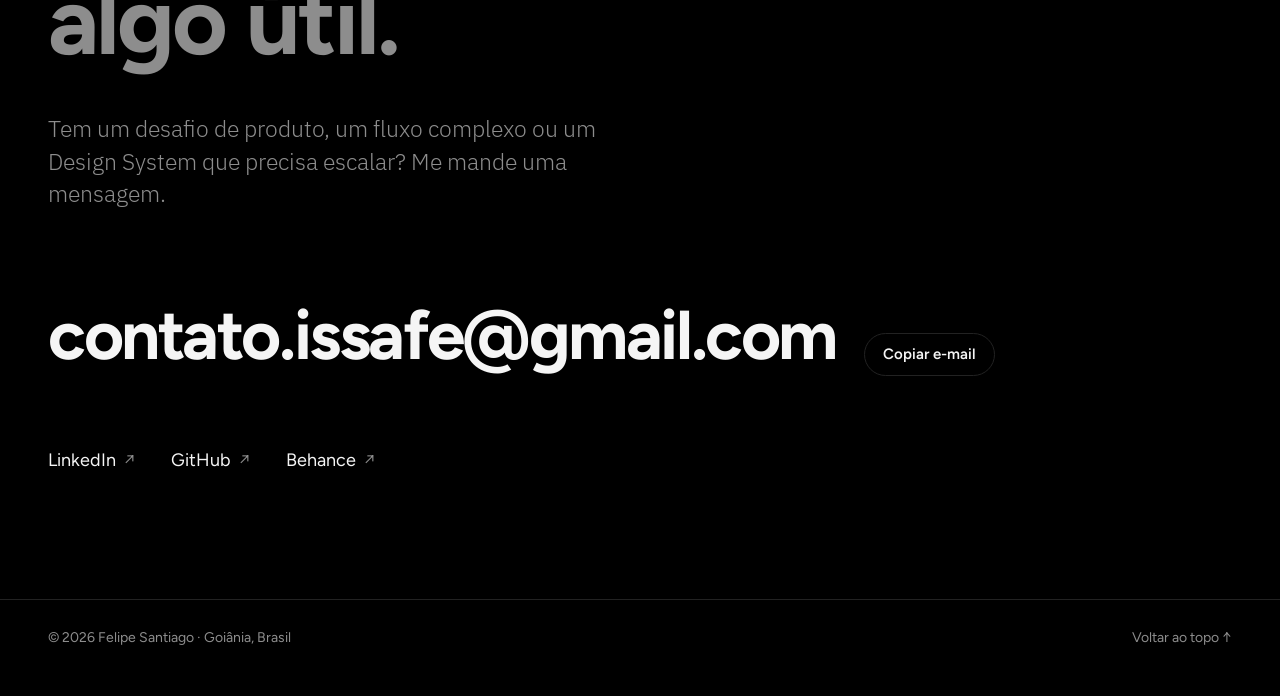
==== commit 72d935c3: "Ajusta cargo e períodos: Senior UX Designer, Montreal atual - Montreal: nov 2024 – atual, Senior UX " ====
--- a/index.html
+++ b/index.html
@@ -166,8 +166,9 @@
           <span class="line sub"><span data-en="into structure.">em estrutura.</span></span>
         </h2>
         <p class="reveal-block" data-en="My path as a designer follows one constant movement: turning fragmented products into coherent, scalable experiences that are ready to evolve.">Minha trajetória como designer é marcada por um movimento constante: transformar produtos fragmentados em experiências coerentes, escaláveis e preparadas para evoluir.</p>
-        <p class="reveal-block" data-en="I've worked as a Senior UX Designer and, in different contexts, took on the role of Principal Designer in practice. I'm the person who comes in when there is no clear language yet, when design and development don't share the same patterns, or when a product needs to stop being just a request and become a consistent solution.">Atuei como Senior UX Designer e, em diferentes contextos, assumi na prática o papel de Principal Designer. Sou quem entra quando ainda não existe uma linguagem clara, quando design e desenvolvimento não compartilham os mesmos padrões ou quando um produto precisa deixar de ser só uma demanda para se tornar uma solução consistente.</p>
+        <p class="reveal-block" data-en="I've worked as a Senior UX Designer and, in different contexts, have taken on the role of Principal Designer in practice. I'm the person who comes in when there is no clear language yet, when design and development don't share the same patterns, or when a product needs to stop being just a request and become a consistent solution.">Atuei como Senior UX Designer e, em diferentes contextos, assumi na prática o papel de Principal Designer. Sou quem entra quando ainda não existe uma linguagem clara, quando design e desenvolvimento não compartilham os mesmos padrões ou quando um produto precisa deixar de ser só uma demanda para se tornar uma solução consistente.</p>
         <p class="reveal-block" data-en="I work from discovery to delivery: research and interviews, problem framing, journeys, interfaces, validation with stakeholders, development follow-up and testing. I also build design systems, documentation and handoff processes that let other people carry the work forward.">Atuo da descoberta à entrega: pesquisas e entrevistas, organização de problemas, jornadas, interfaces, validação com stakeholders, acompanhamento do desenvolvimento e testes. Também crio sistemas de design, documentações e processos de handoff que permitem que outras pessoas deem continuidade ao trabalho.</p>
+        <p class="reveal-block" data-en="Today I also work as a Design Engineer: I use AI every day and bring design and front-end together, so decisions made in Figma reach the code with less friction.">Hoje também atuo como Design Engineer: uso IA no dia a dia e aproximo o design do front-end, para que as decisões tomadas no Figma cheguem ao código com menos atrito.</p>
         <p class="reveal-block" data-en="&lt;strong&gt;More than designing screens, my work is to set direction:&lt;/strong&gt; understand what needs to change, build a viable foundation and connect users, business, technology and teams around a shared experience."><strong>Mais do que desenhar telas, meu trabalho é criar direção:</strong> entender o que precisa mudar, construir uma base viável e conectar usuários, negócio, tecnologia e equipes em torno de uma experiência comum.</p>
       </div>
     </div>
@@ -231,9 +232,9 @@
     <div class="section-label reveal-block"><b data-en="Experience">Experiência</b><span>03</span></div>
     <div class="xp">
       <div class="xp-row reveal-block">
-        <span class="when" data-en="Nov 2024 – Aug 2026">nov 2024 – ago 2026</span>
-        <h3>Montreal<span class="role">Senior Software Design Engineer</span></h3>
-        <p data-en="Government of Goiás digital products — the Informatiza design system, Portal Goiás, AssinaGO, SISLOG and GOMAP. Design System governance and evolution, from discovery to test follow-up.">Produtos digitais do Governo de Goiás — o sistema de design Informatiza, Portal Goiás, AssinaGO, SISLOG e GOMAP. Governança e evolução do Design System, da descoberta ao acompanhamento dos testes.</p>
+        <span class="when" data-en="Nov 2024 – present">nov 2024 – atual</span>
+        <h3>Montreal<span class="role" data-en="Senior UX Designer · Design Engineer in practice">Senior UX Designer · Design Engineer na prática</span></h3>
+        <p data-en="Government of Goiás digital products — the Informatiza design system, Portal Goiás, AssinaGO, SISLOG and GOMAP. Design System governance and evolution, from discovery to test follow-up, using AI every day to connect design and front-end.">Produtos digitais do Governo de Goiás — o sistema de design Informatiza, Portal Goiás, AssinaGO, SISLOG e GOMAP. Governança e evolução do Design System, da descoberta ao acompanhamento dos testes, usando IA no dia a dia para conectar design e front-end.</p>
       </div>
       <div class="xp-row reveal-block">
         <span class="when" data-en="Mar 2025 – Jun 2025">mar 2025 – jun 2025</span>
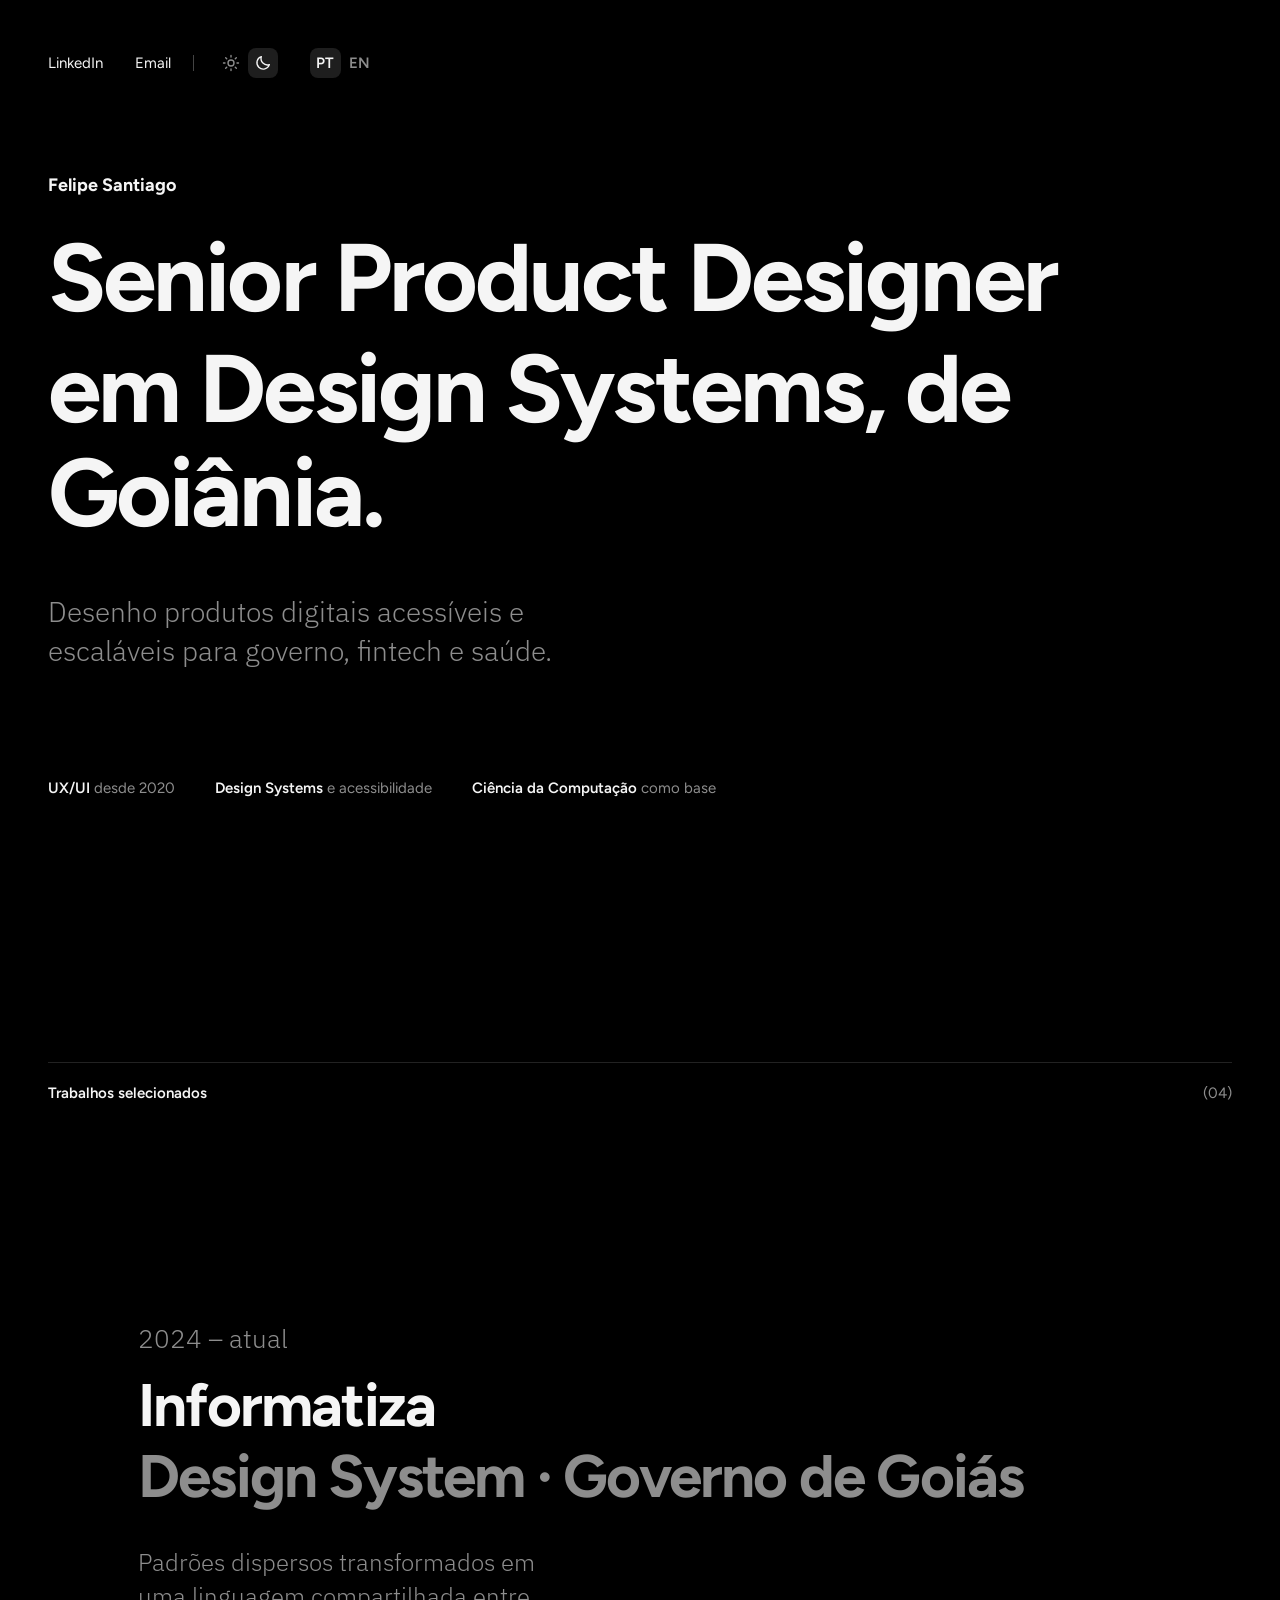
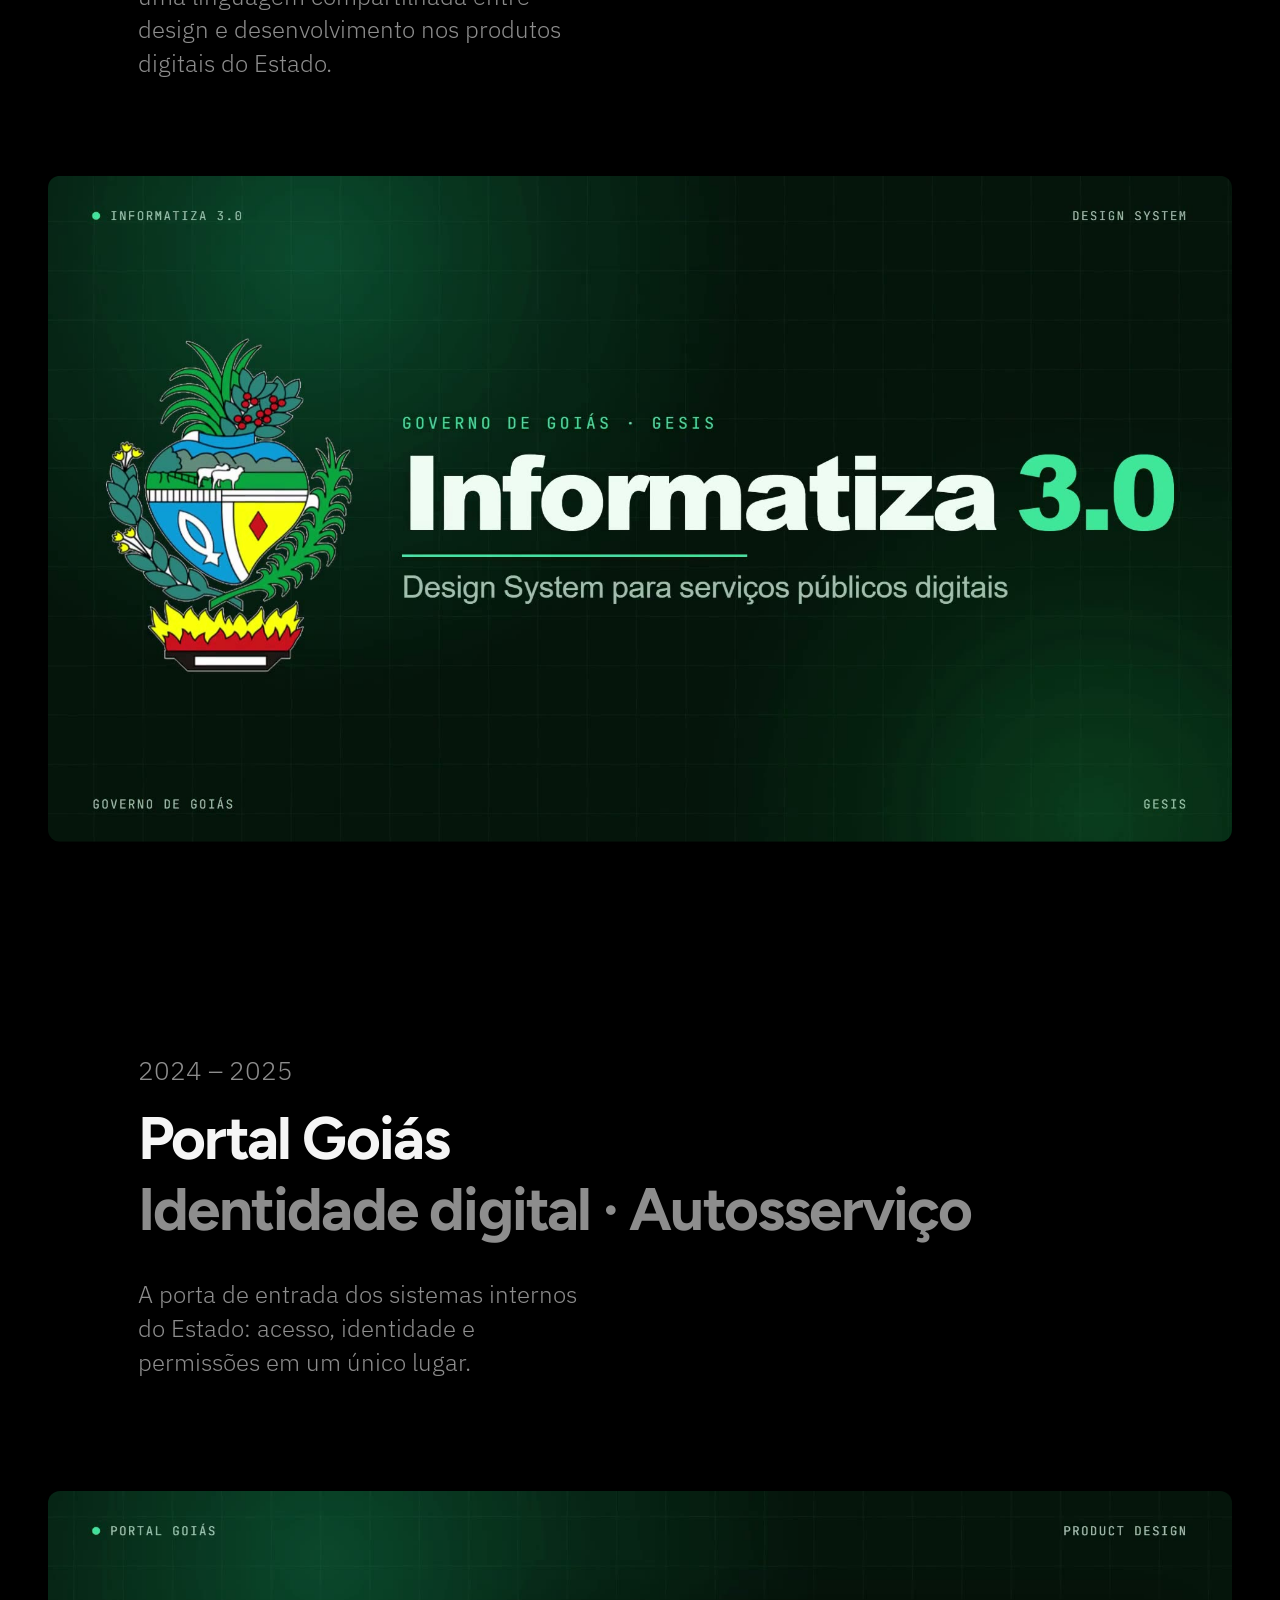
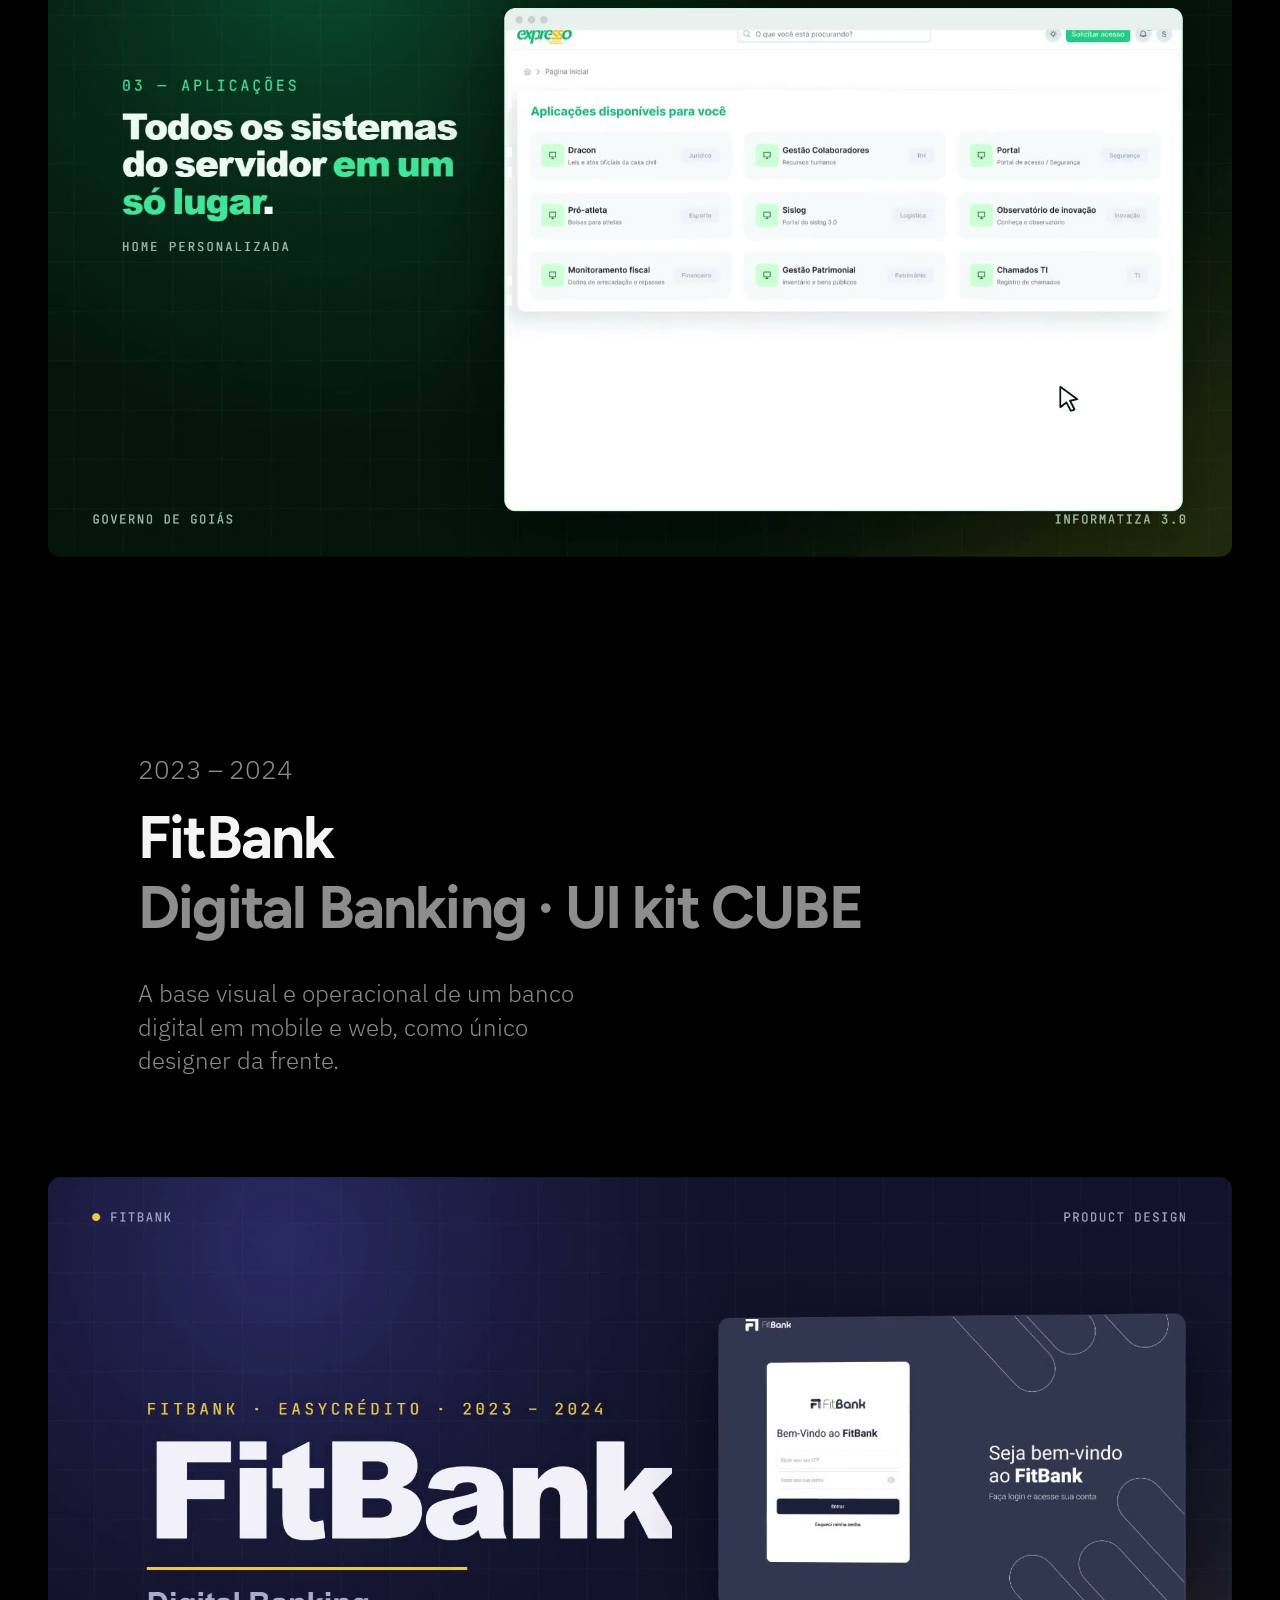
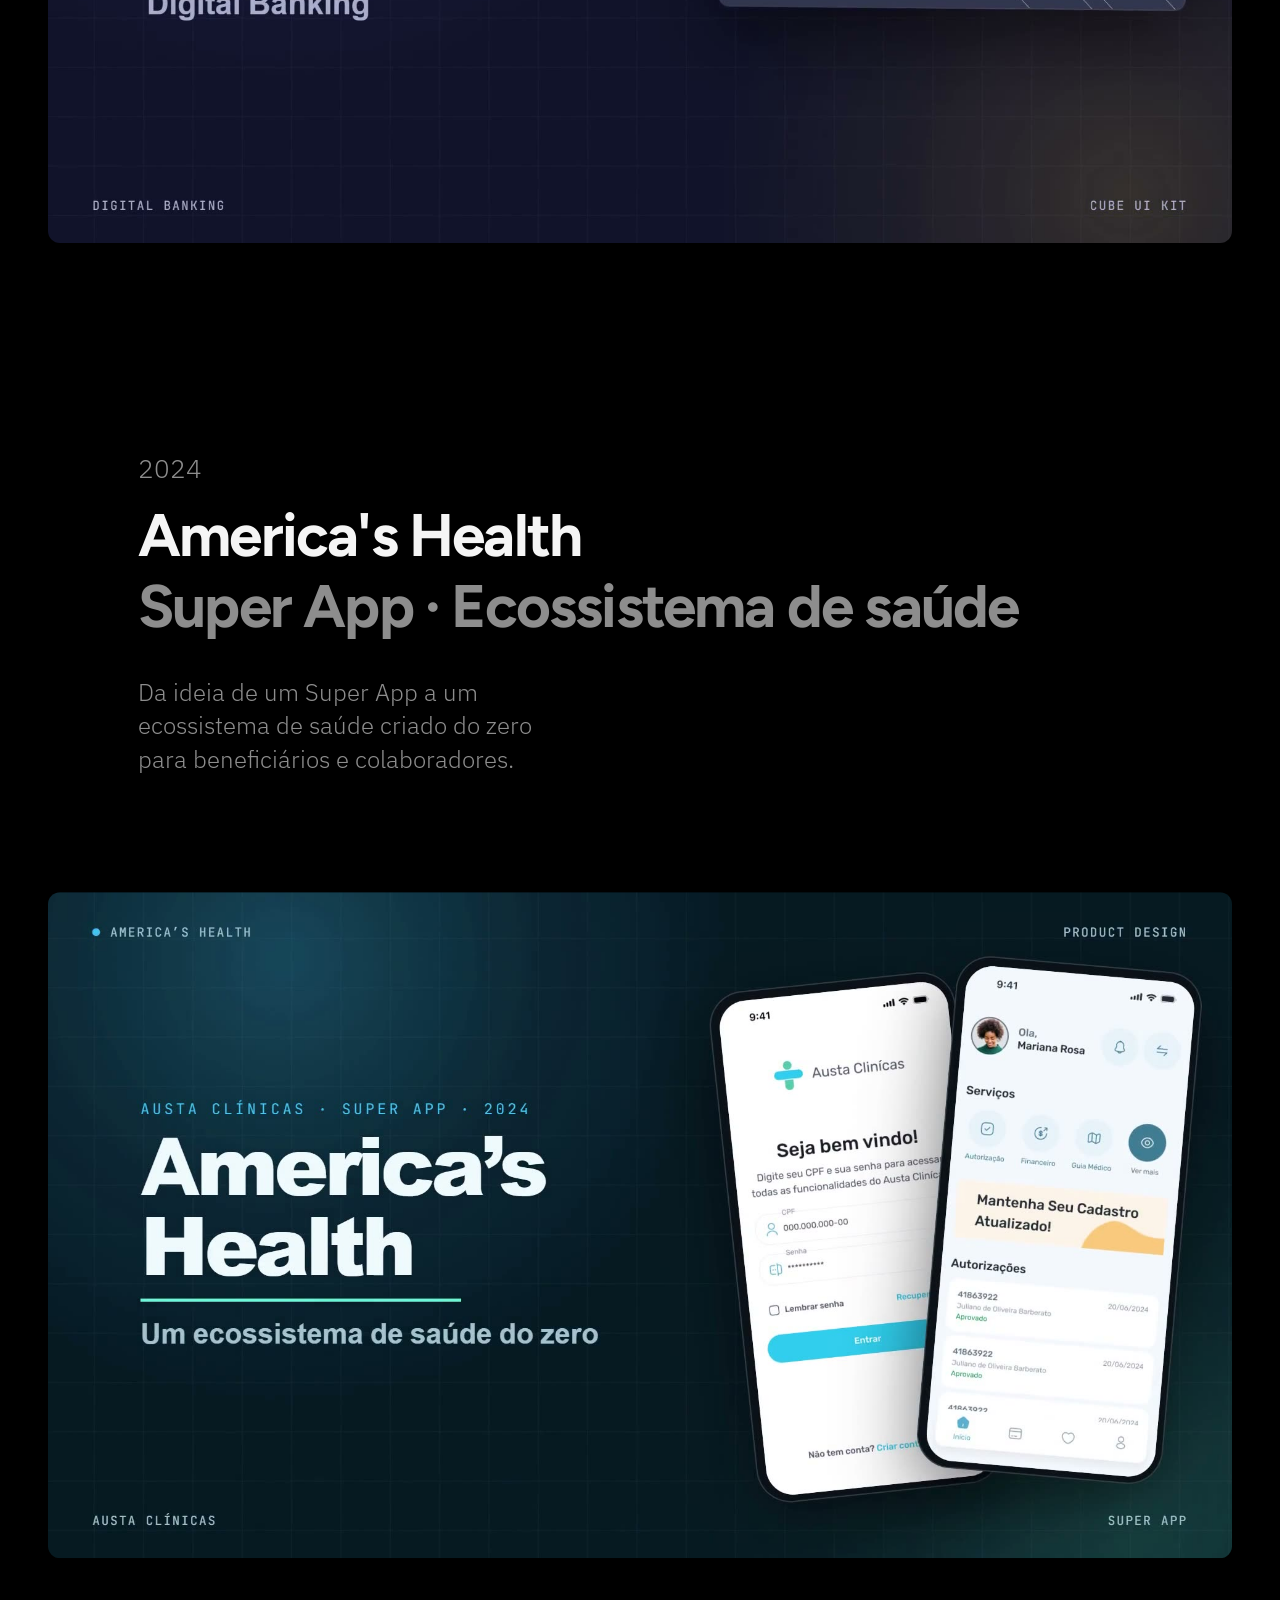
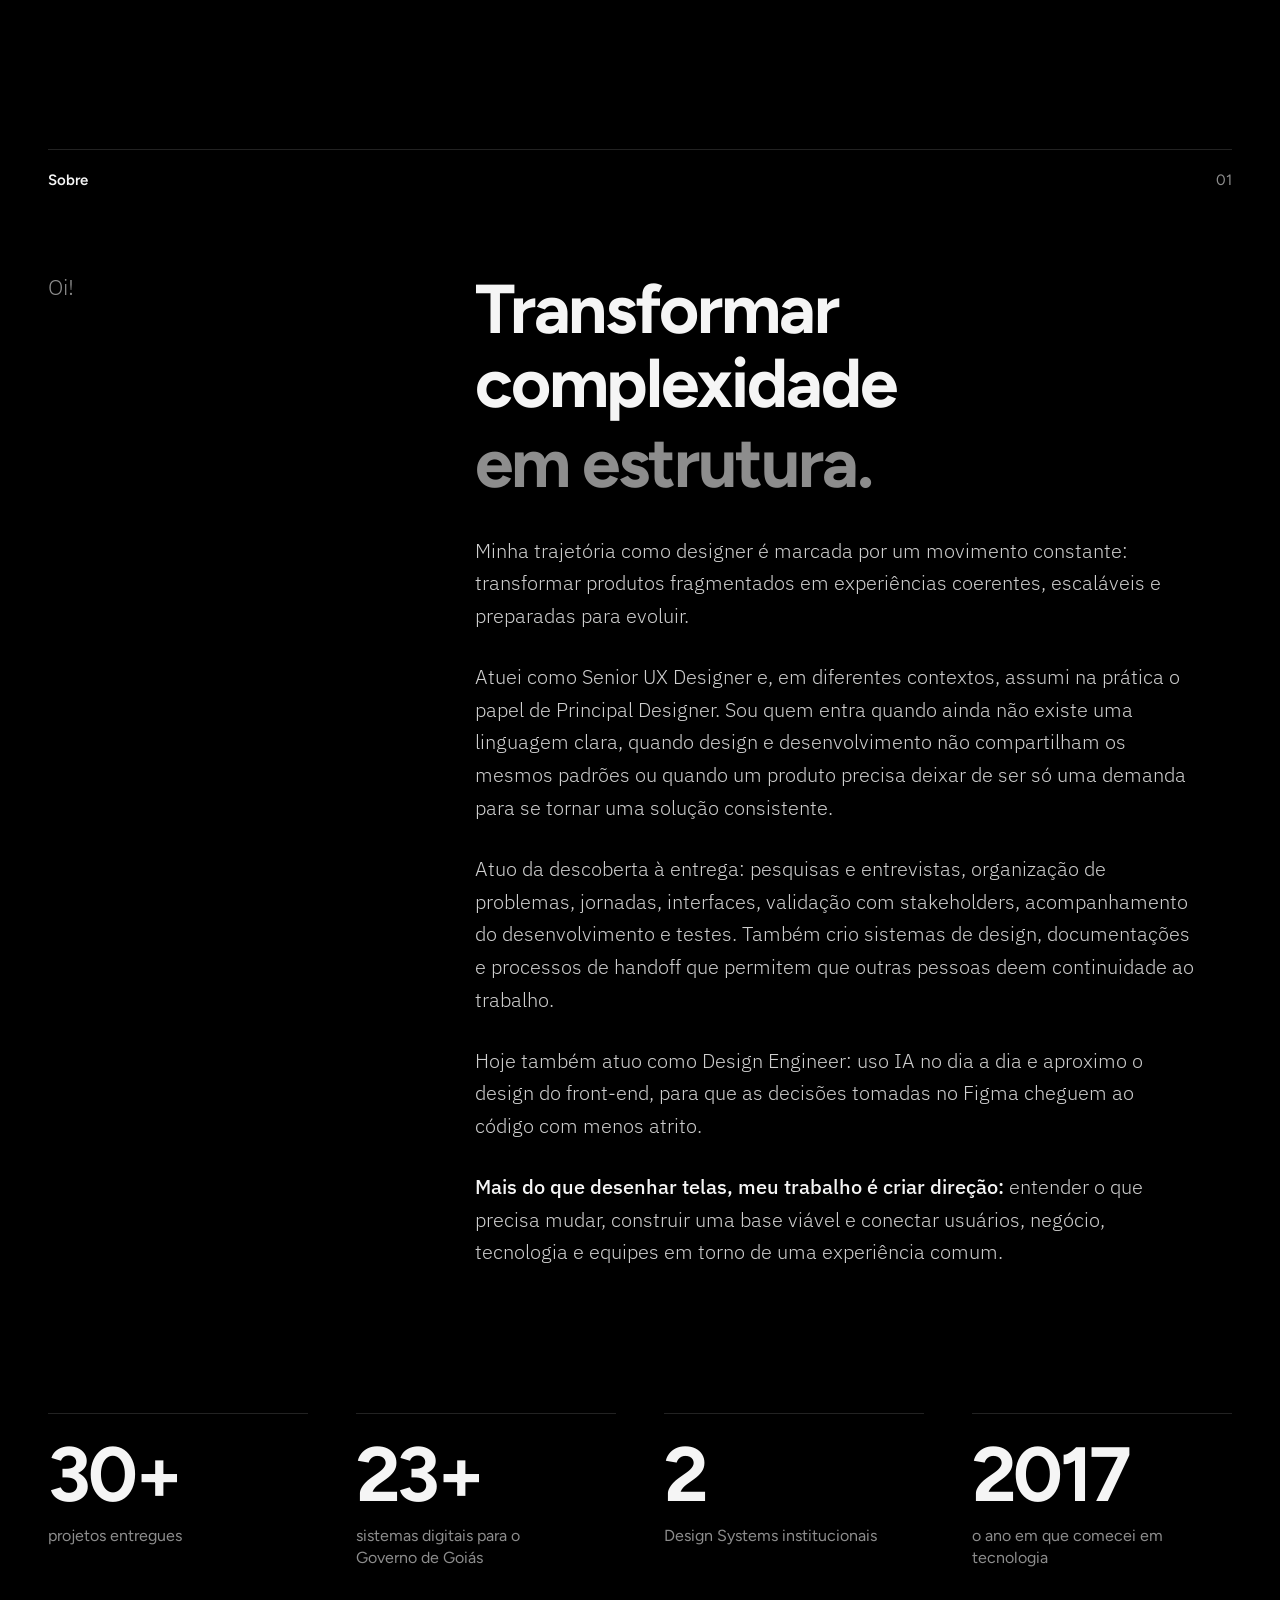
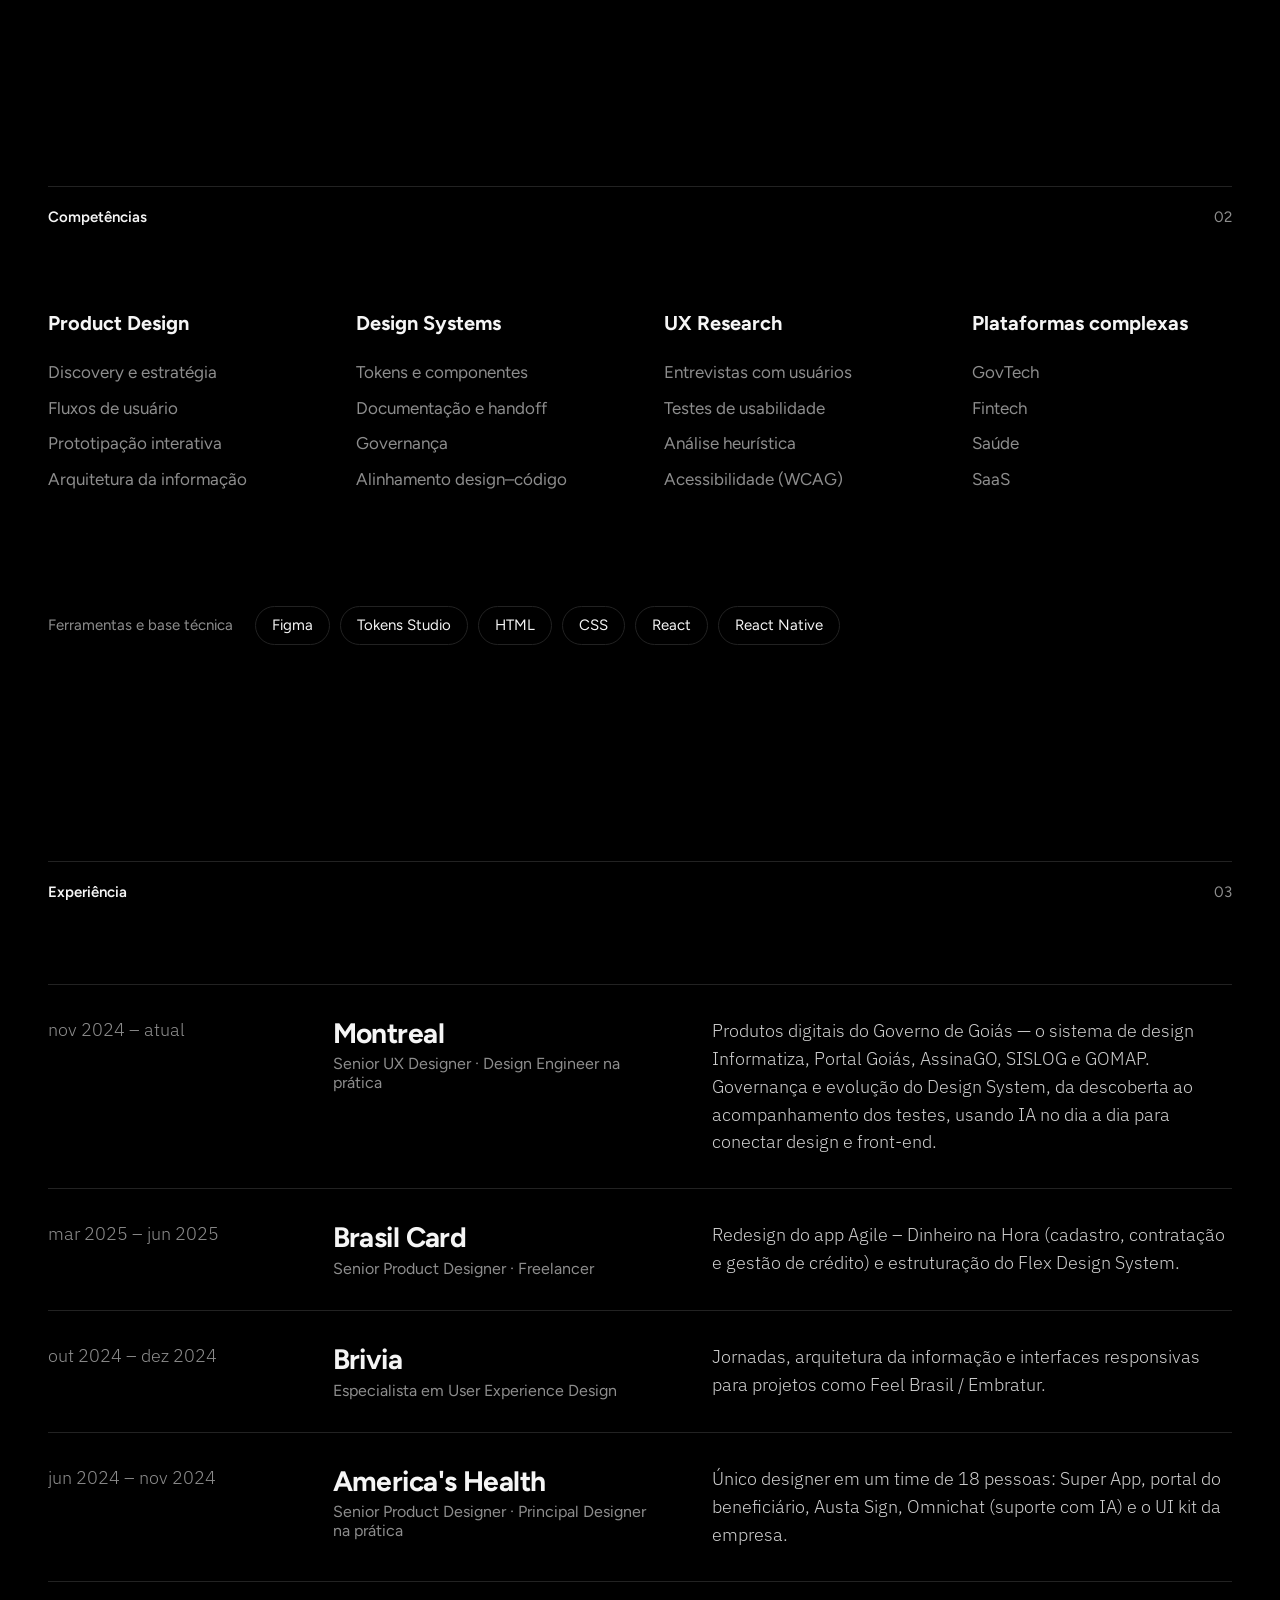
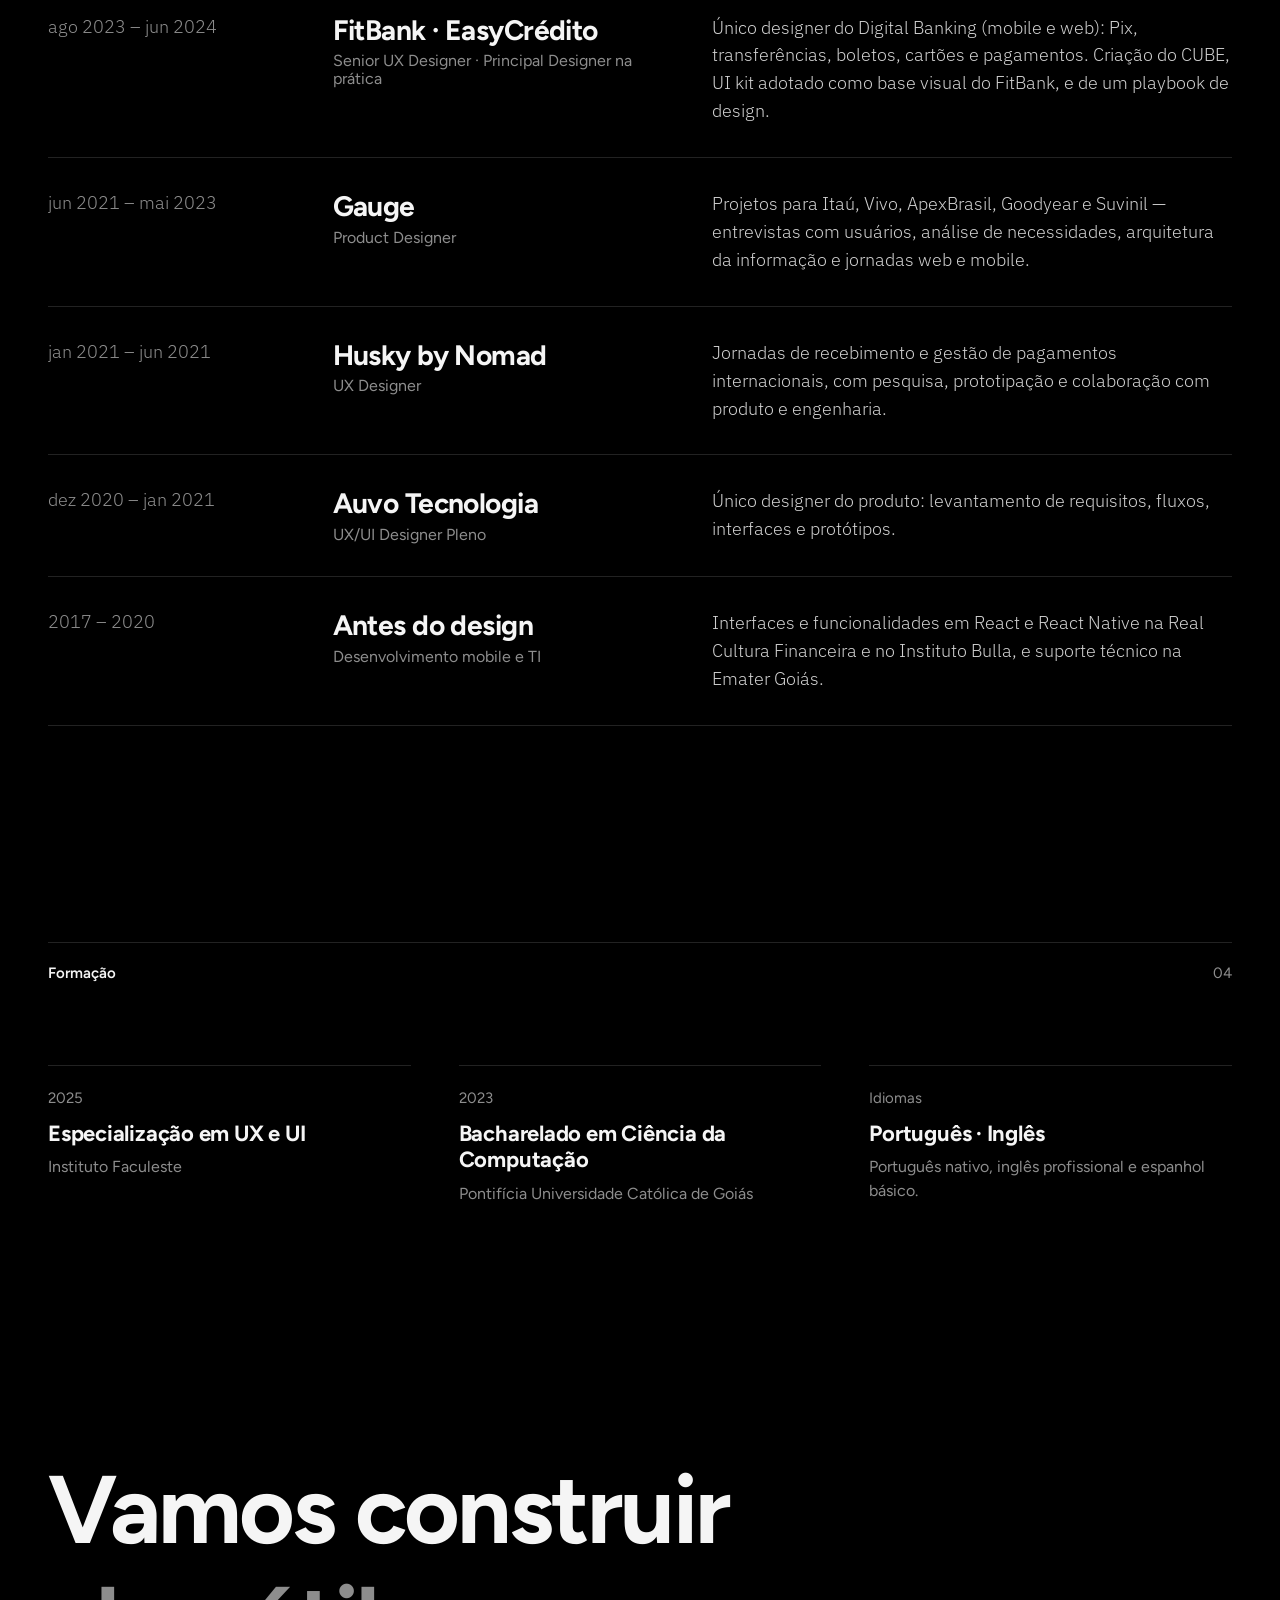
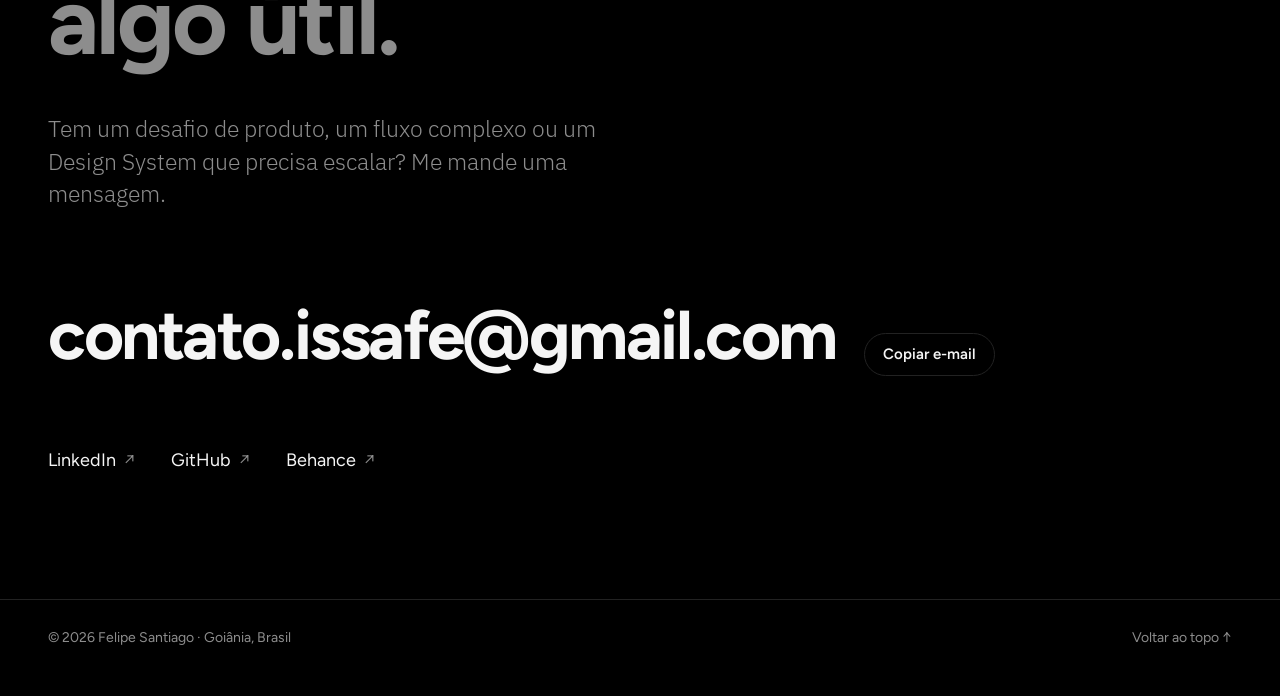
==== commit 54ce65c8: "Portal Goiás: período 2024 – 2025 no card, no case e no vídeo Co-Authored-By: Claude Opus 5.5 <norep" ====
--- a/index.html
+++ b/index.html
@@ -111,7 +111,7 @@
 
     <section class="project" data-bg="#141414">
       <div class="intro">
-        <p class="year">2024 – 2026</p>
+        <p class="year">2024 – 2025</p>
         <h2 class="title">
           <span class="line"><span>Portal Goiás</span></span>
           <span class="line sub"><span data-en="Digital identity · Self-service">Identidade digital · Autosserviço</span></span>
